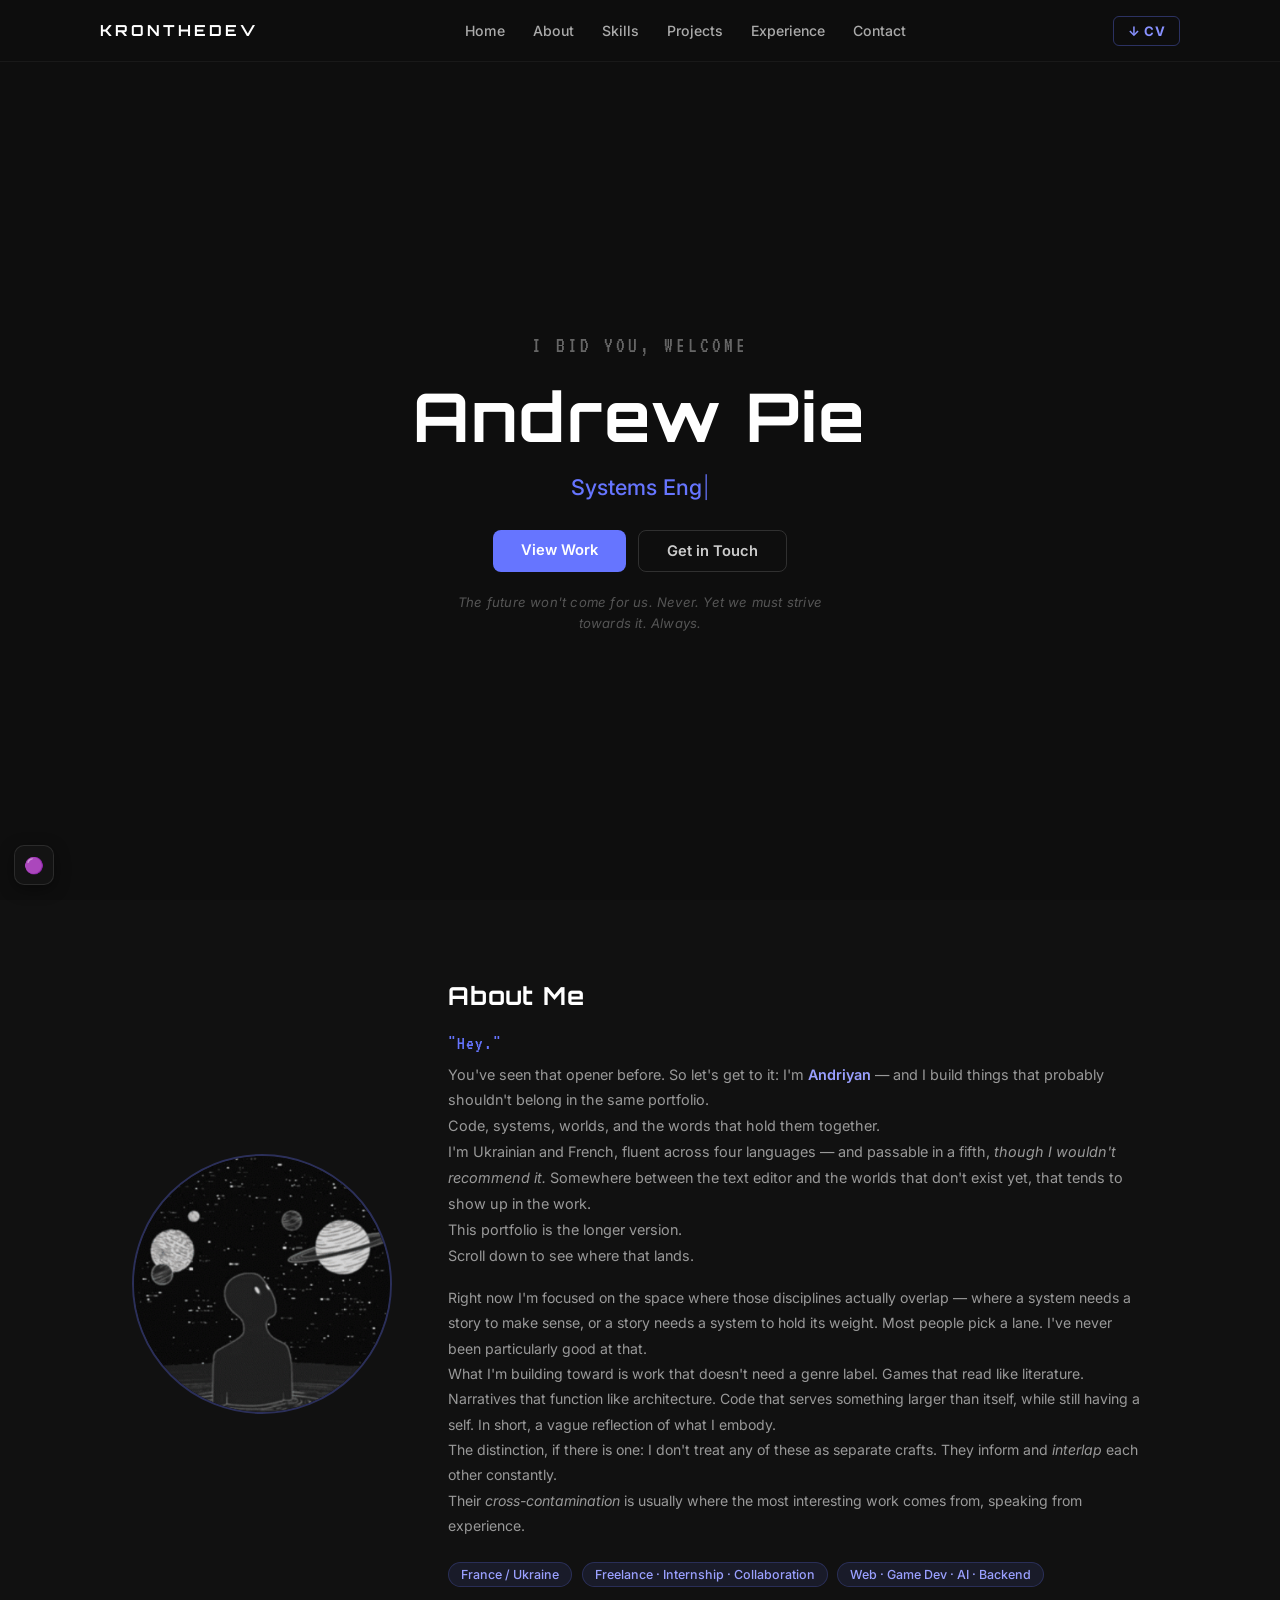
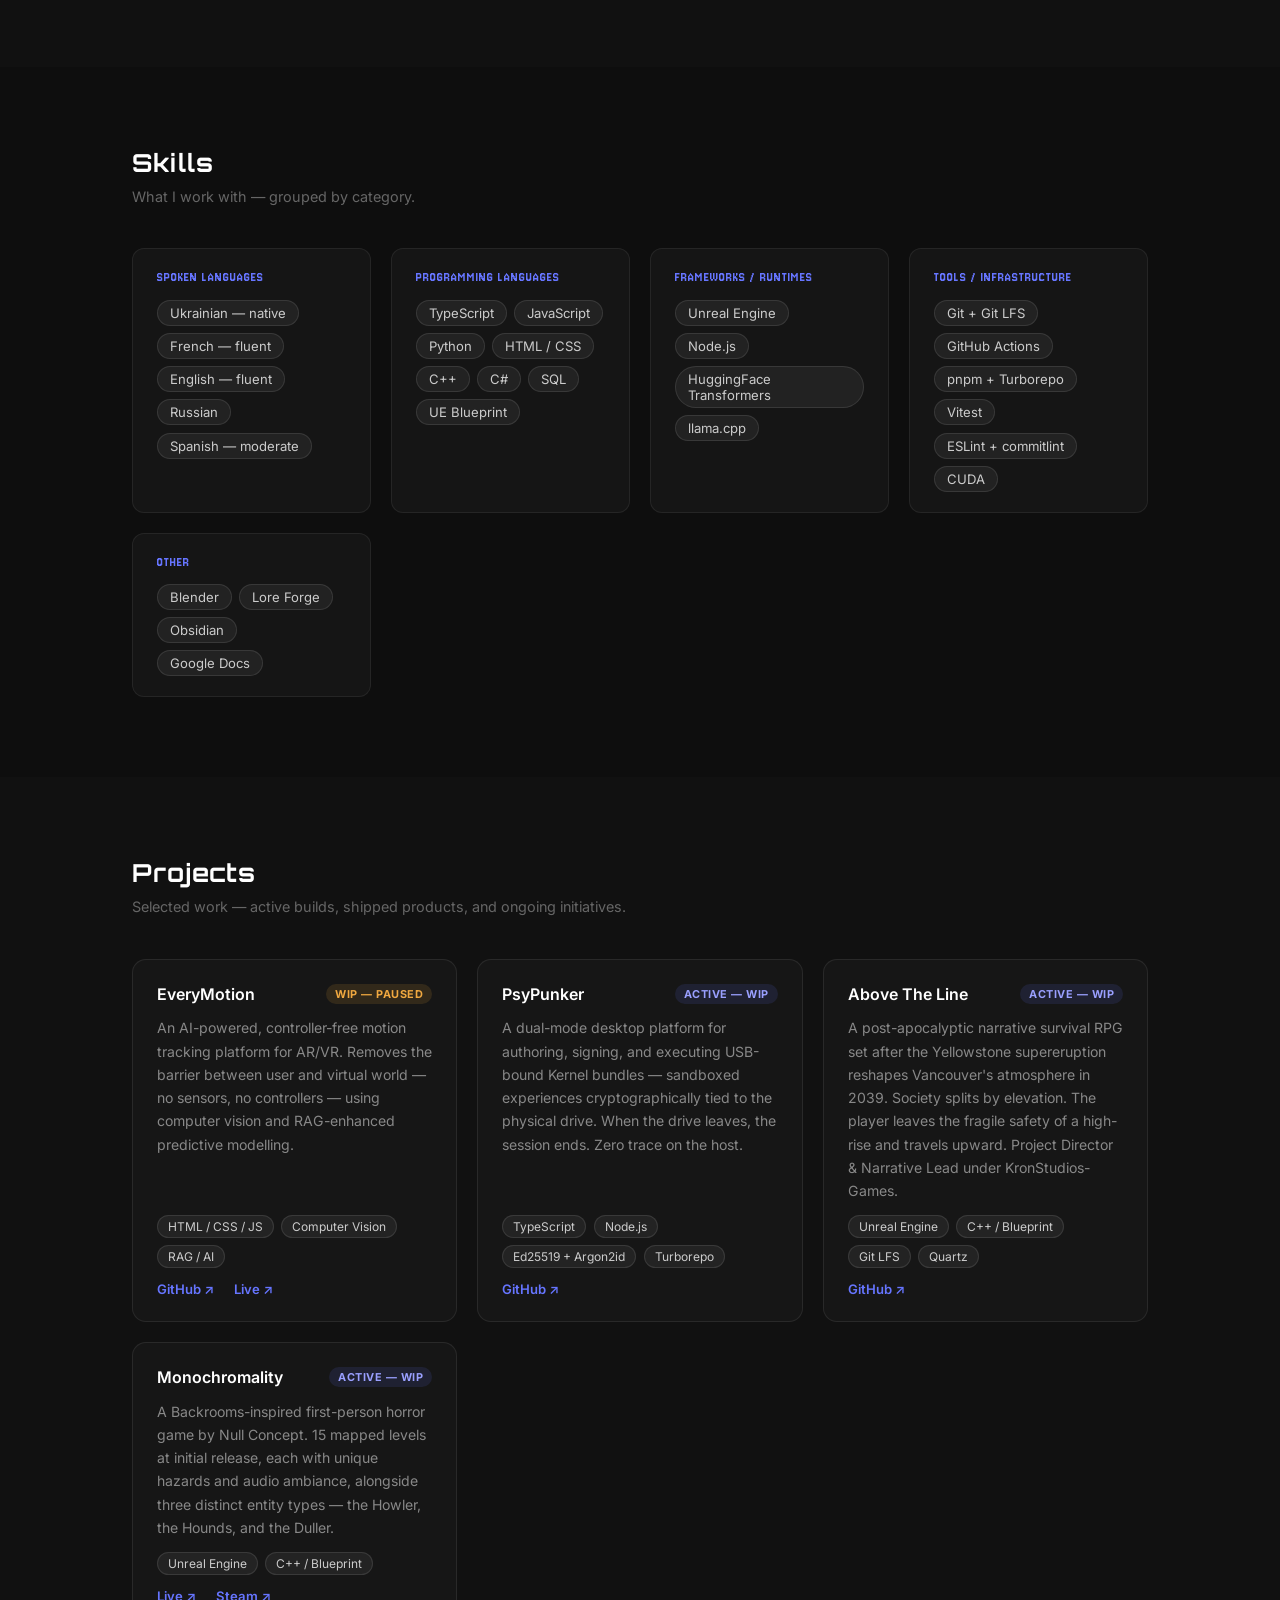
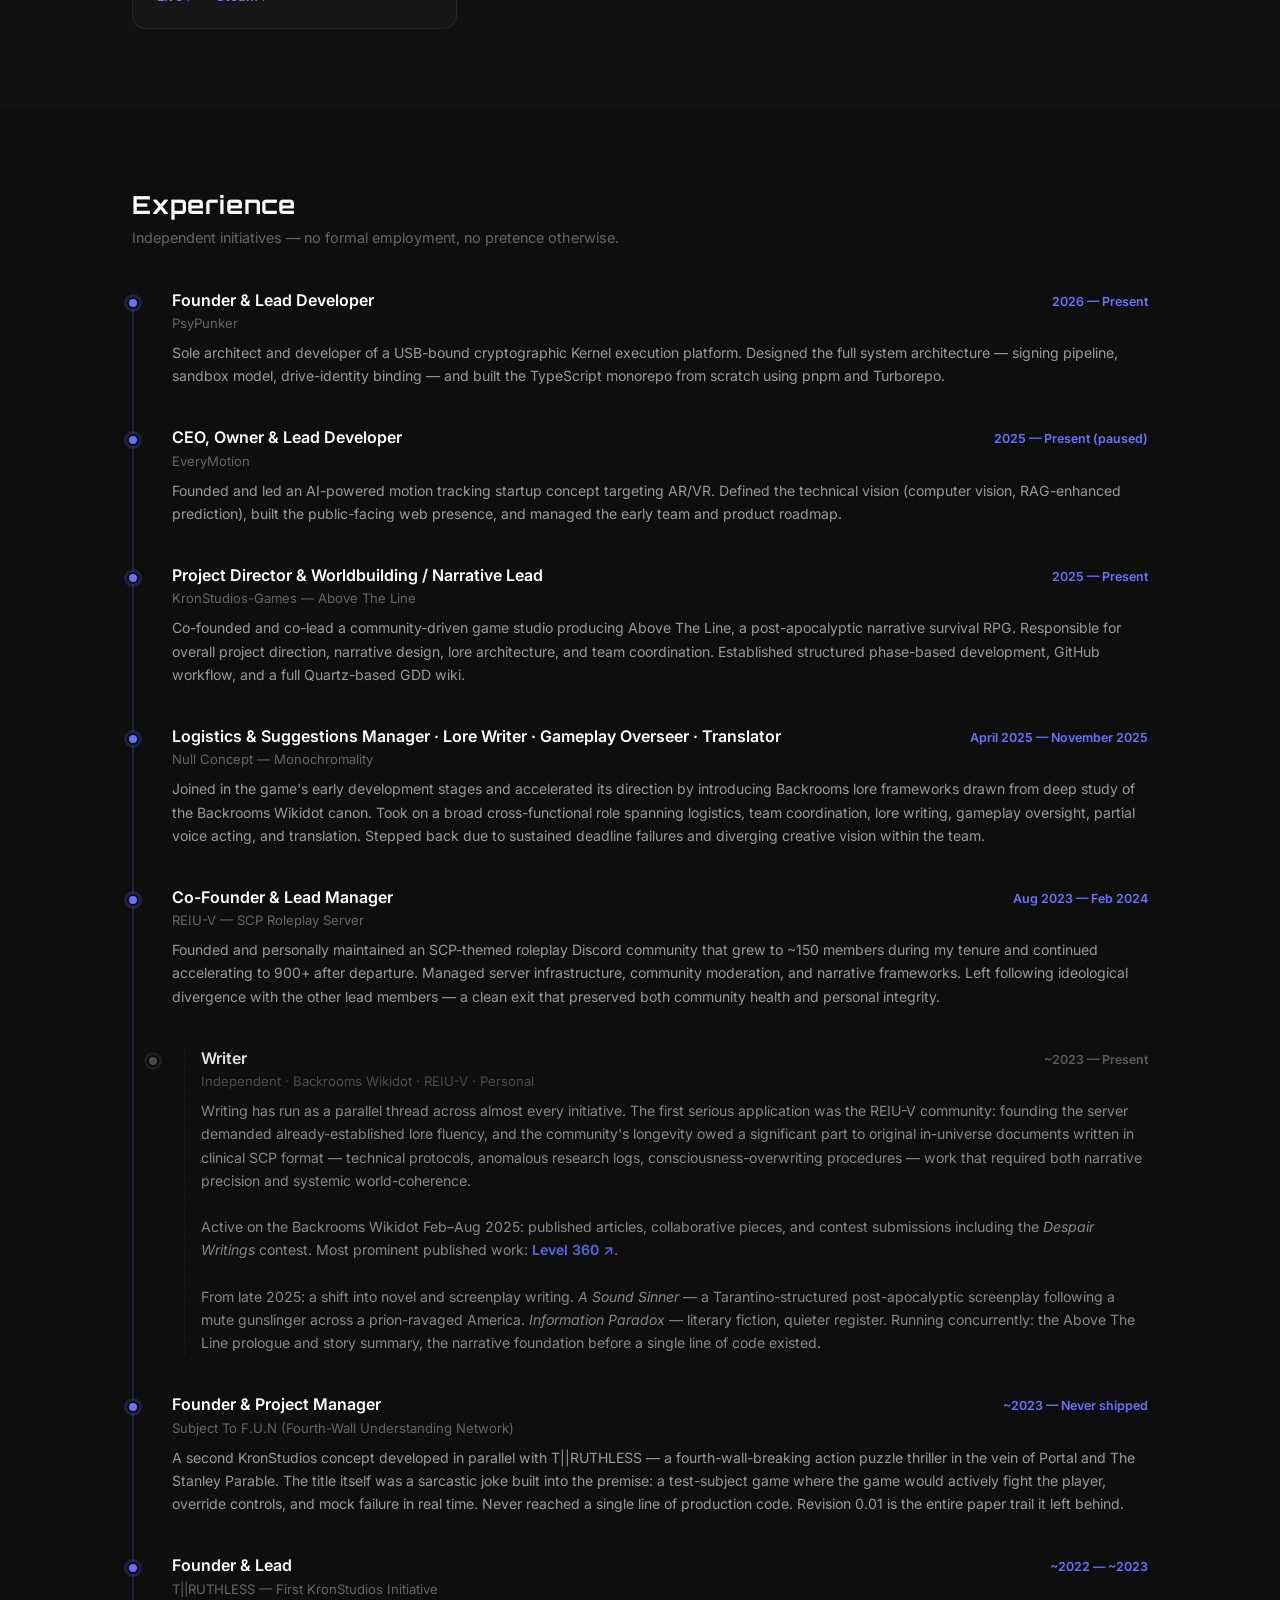
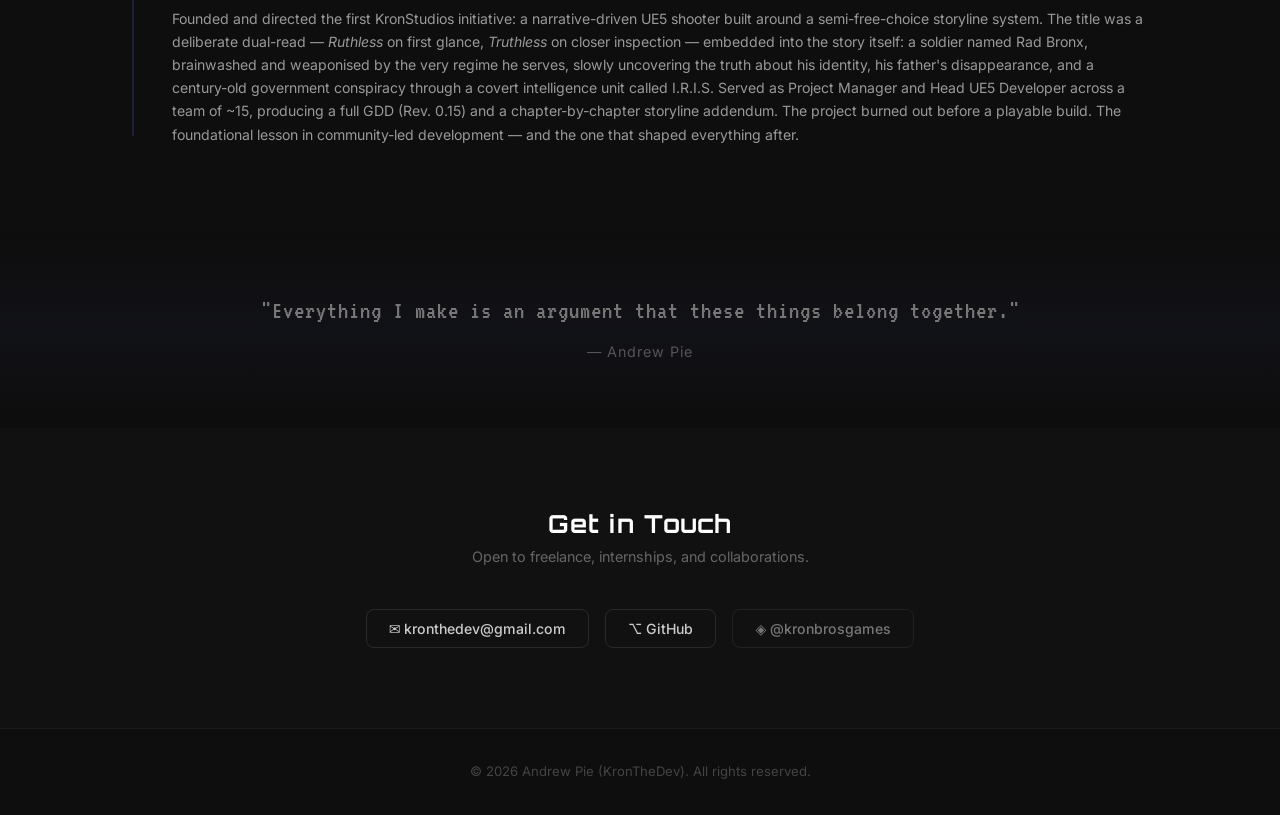
==== index.html @ 84cdf4d7 "feat: add Monochromality live site link Co-Authored-By: Claude Sonnet 4.6 <noreply@anthropic.com>" ====
<!DOCTYPE html>
<html lang="en">
<head>
  <meta charset="UTF-8">
  <meta name="viewport" content="width=device-width, initial-scale=1.0">
  <title>Andrew Pie — Portfolio</title>
  <link rel="icon" href="k-logo.ico" type="image/x-icon">
  <link href="https://fonts.googleapis.com/css2?family=Inter:wght@300;400;500;700&family=Orbitron:wght@700&family=VT323&family=Jersey+10&display=swap" rel="stylesheet">
  <link rel="stylesheet" href="style.css">
</head>
<body>

  <canvas id="trailCanvas"></canvas>

  <!-- NAV -->
  <nav class="topbar" role="navigation" aria-label="Main navigation">
    <div class="nav-content">
      <span class="brand">KRONTHEDEV</span>
      <div class="nav-links" id="navLinks">
        <a href="#hero">Home</a>
        <a href="#about">About</a>
        <a href="#skills">Skills</a>
        <a href="#projects">Projects</a>
        <a href="#experience">Experience</a>
        <a href="#contact">Contact</a>
      </div>
      <div class="nav-right">
        <a href="cv.html" class="cv-btn" id="cvDownload">↓ CV</a>
        <button class="nav-hamburger" id="navHamburger" aria-label="Toggle navigation" aria-expanded="false">
          <span></span><span></span><span></span>
        </button>
      </div>
    </div>
  </nav>

  <!-- HERO -->
  <section id="hero" class="hero">
    <div class="hero-content">
      <p class="hero-eyebrow">I bid you, Welcome</p>
      <h1 class="hero-name">Andrew Pie</h1>
      <p class="hero-role"><span id="roleType"></span><span class="cursor" aria-hidden="true">|</span></p>
      <div class="hero-cta">
        <a href="#projects" class="btn-primary">View Work</a>
        <a href="#contact" class="btn-ghost">Get in Touch</a>
      </div>
      <p class="hero-tagline">The future won't come for us. Never. Yet we must strive towards it. Always.</p>
    </div>
  </section>

  <!-- ABOUT -->
  <section id="about" class="section-alt">
    <div class="inner two-col">
      <div class="about-photo">
        <img src="assets/about_profile.png" alt="Andrew Pie" class="profile-img">
      </div>
      <div class="about-body">
        <h2>About Me</h2>
        <p class="muted bio-p1">
          <span class="bio-hey">"Hey."</span><br>
          You've seen that opener before. So let's get to it: I'm <span id="glitchName">Andrew</span> — and I build things that probably shouldn't belong in the same portfolio.<br>
          Code, systems, worlds, and the words that hold them together.<br>
          I'm Ukrainian and French, fluent across four languages — and passable in a fifth, <em>though I wouldn't recommend it.</em> Somewhere between the text editor and the worlds that don't exist yet, that tends to show up in the work.<br>
          This portfolio is the longer version.<br>
          Scroll down to see where that lands.
        </p>
        <p class="muted bio-p2">
          Right now I'm focused on the space where those disciplines actually overlap — where a system needs a story to make sense, or a story needs a system to hold its weight. Most people pick a lane. I've never been particularly good at that.<br>
          What I'm building toward is work that doesn't need a genre label. Games that read like literature. Narratives that function like architecture. Code that serves something larger than itself, while still having a self. In short, a vague reflection of what I embody.<br>
          The distinction, if there is one: I don't treat any of these as separate crafts. They inform and <em>interlap</em> each other constantly.<br>
          Their <em>cross-contamination</em> is usually where the most interesting work comes from, speaking from experience.
        </p>
        <div class="tag-row" style="margin-top:1.5rem">
          <span class="tag">France / Ukraine</span>
          <span class="tag">Freelance · Internship · Collaboration</span>
          <span class="tag">Web · Game Dev · AI · Backend</span>
        </div>
      </div>
    </div>
  </section>

  <!-- SKILLS -->
  <section id="skills" class="section-base">
    <div class="inner">
      <h2>Skills</h2>
      <p class="section-sub">What I work with — grouped by category.</p>
      <div class="skills-grid">

        <div class="skill-group">
          <h3>Spoken Languages</h3>
          <div class="pill-row">
            <span class="pill">Ukrainian — native</span>
            <span class="pill">French — fluent</span>
            <span class="pill">English — fluent</span>
            <span class="pill">Russian</span>
            <span class="pill">Spanish — moderate</span>
          </div>
        </div>

        <div class="skill-group">
          <h3>Programming Languages</h3>
          <div class="pill-row">
            <span class="pill">TypeScript</span>
            <span class="pill">JavaScript</span>
            <span class="pill">Python</span>
            <span class="pill">HTML / CSS</span>
            <span class="pill">C++</span>
            <span class="pill">C#</span>
            <span class="pill">SQL</span>
            <span class="pill">UE Blueprint</span>
          </div>
        </div>

        <div class="skill-group">
          <h3>Frameworks / Runtimes</h3>
          <div class="pill-row">
            <span class="pill">Unreal Engine</span>
            <span class="pill">Node.js</span>
            <span class="pill">HuggingFace Transformers</span>
            <span class="pill">llama.cpp</span>
          </div>
        </div>

        <div class="skill-group">
          <h3>Tools / Infrastructure</h3>
          <div class="pill-row">
            <span class="pill">Git + Git LFS</span>
            <span class="pill">GitHub Actions</span>
            <span class="pill">pnpm + Turborepo</span>
            <span class="pill">Vitest</span>
            <span class="pill">ESLint + commitlint</span>
            <span class="pill">CUDA</span>
          </div>
        </div>

        <div class="skill-group">
          <h3>Other</h3>
          <div class="pill-row">
            <span class="pill">Blender</span>
            <span class="pill">Lore Forge</span>
            <span class="pill">Obsidian</span>
            <span class="pill">Google Docs</span>
          </div>
        </div>

      </div>
    </div>
  </section>

  <!-- PROJECTS -->
  <section id="projects" class="section-alt">
    <div class="inner">
      <h2>Projects</h2>
      <p class="section-sub">Selected work — active builds, shipped products, and ongoing initiatives.</p>
      <div class="projects-grid">

        <!-- EveryMotion -->
        <div class="project-card">
          <div class="project-top">
            <h3>EveryMotion</h3>
            <span class="status-badge paused">WIP — Paused</span>
          </div>
          <p>An AI-powered, controller-free motion tracking platform for AR/VR. Removes the barrier between user and virtual world — no sensors, no controllers — using computer vision and RAG-enhanced predictive modelling.</p>
          <div class="pill-row sm">
            <span class="pill">HTML / CSS / JS</span>
            <span class="pill">Computer Vision</span>
            <span class="pill">RAG / AI</span>
          </div>
          <div class="project-links">
            <a href="https://github.com/KronTheDev/everymotion.github.io" target="_blank" rel="noopener">GitHub ↗</a>
            <a href="https://kronthedev.github.io/everymotion.github.io/" target="_blank" rel="noopener">Live ↗</a>
          </div>
        </div>

        <!-- PsyPunker -->
        <div class="project-card">
          <div class="project-top">
            <h3>PsyPunker</h3>
            <span class="status-badge">Active — WIP</span>
          </div>
          <p>A dual-mode desktop platform for authoring, signing, and executing USB-bound Kernel bundles — sandboxed experiences cryptographically tied to the physical drive. When the drive leaves, the session ends. Zero trace on the host.</p>
          <div class="pill-row sm">
            <span class="pill">TypeScript</span>
            <span class="pill">Node.js</span>
            <span class="pill">Ed25519 + Argon2id</span>
            <span class="pill">Turborepo</span>
          </div>
          <div class="project-links">
            <a href="https://github.com/KronTheDev/psypunker" target="_blank" rel="noopener">GitHub ↗</a>
          </div>
        </div>

        <!-- Above The Line -->
        <div class="project-card">
          <div class="project-top">
            <h3>Above The Line</h3>
            <span class="status-badge">Active — WIP</span>
          </div>
          <p>A post-apocalyptic narrative survival RPG set after the Yellowstone supereruption reshapes Vancouver's atmosphere in 2039. Society splits by elevation. The player leaves the fragile safety of a high-rise and travels upward. Project Director & Narrative Lead under KronStudios-Games.</p>
          <div class="pill-row sm">
            <span class="pill">Unreal Engine</span>
            <span class="pill">C++ / Blueprint</span>
            <span class="pill">Git LFS</span>
            <span class="pill">Quartz</span>
          </div>
          <div class="project-links">
            <a href="https://github.com/KronStudios-Games/abovetheline" target="_blank" rel="noopener">GitHub ↗</a>
          </div>
        </div>

        <!-- Monochromality -->
        <div class="project-card">
          <div class="project-top">
            <h3>Monochromality</h3>
            <span class="status-badge">Active — WIP</span>
          </div>
          <p>A Backrooms-inspired first-person horror game by Null Concept. 15 mapped levels at initial release, each with unique hazards and audio ambiance, alongside three distinct entity types — the Howler, the Hounds, and the Duller.</p>
          <div class="pill-row sm">
            <span class="pill">Unreal Engine</span>
            <span class="pill">C++ / Blueprint</span>
          </div>
          <div class="project-links">
            <a href="https://kronthedev.github.io/monochromality/" target="_blank" rel="noopener">Live ↗</a>
            <a href="https://store.steampowered.com/app/3744840/Monochromality/" target="_blank" rel="noopener">Steam ↗</a>
          </div>
        </div>

      </div>
    </div>
  </section>

  <!-- EXPERIENCE -->
  <section id="experience" class="section-base">
    <div class="inner">
      <h2>Experience</h2>
      <p class="section-sub">Independent initiatives — no formal employment, no pretence otherwise.</p>
      <div class="timeline">

        <!-- PsyPunker -->
        <div class="tl-item">
          <div class="tl-dot"></div>
          <div class="tl-body">
            <div class="tl-header">
              <h3>Founder &amp; Lead Developer</h3>
              <span class="tl-date">2026 — Present</span>
            </div>
            <p class="tl-org">PsyPunker</p>
            <p class="muted">Sole architect and developer of a USB-bound cryptographic Kernel execution platform. Designed the full system architecture — signing pipeline, sandbox model, drive-identity binding — and built the TypeScript monorepo from scratch using pnpm and Turborepo.</p>
          </div>
        </div>

        <!-- EveryMotion -->
        <div class="tl-item">
          <div class="tl-dot"></div>
          <div class="tl-body">
            <div class="tl-header">
              <h3>CEO, Owner &amp; Lead Developer</h3>
              <span class="tl-date">2025 — Present (paused)</span>
            </div>
            <p class="tl-org">EveryMotion</p>
            <p class="muted">Founded and led an AI-powered motion tracking startup concept targeting AR/VR. Defined the technical vision (computer vision, RAG-enhanced prediction), built the public-facing web presence, and managed the early team and product roadmap.</p>
          </div>
        </div>

        <!-- KronStudios-Games -->
        <div class="tl-item">
          <div class="tl-dot"></div>
          <div class="tl-body">
            <div class="tl-header">
              <h3>Project Director &amp; Worldbuilding / Narrative Lead</h3>
              <span class="tl-date">2025 — Present</span>
            </div>
            <p class="tl-org">KronStudios-Games — Above The Line</p>
            <p class="muted">Co-founded and co-lead a community-driven game studio producing Above The Line, a post-apocalyptic narrative survival RPG. Responsible for overall project direction, narrative design, lore architecture, and team coordination. Established structured phase-based development, GitHub workflow, and a full Quartz-based GDD wiki.</p>
          </div>
        </div>

        <!-- Monochromality -->
        <div class="tl-item">
          <div class="tl-dot"></div>
          <div class="tl-body">
            <div class="tl-header">
              <h3>Logistics &amp; Suggestions Manager · Lore Writer · Gameplay Overseer · Translator</h3>
              <span class="tl-date">April 2025 — November 2025</span>
            </div>
            <p class="tl-org">Null Concept — Monochromality</p>
            <p class="muted">Joined in the game's early development stages and accelerated its direction by introducing Backrooms lore frameworks drawn from deep study of the Backrooms Wikidot canon. Took on a broad cross-functional role spanning logistics, team coordination, lore writing, gameplay oversight, partial voice acting, and translation. Stepped back due to sustained deadline failures and diverging creative vision within the team.</p>
          </div>
        </div>

        <!-- SCP RP -->
        <div class="tl-item">
          <div class="tl-dot"></div>
          <div class="tl-body">
            <div class="tl-header">
              <h3>Co-Founder &amp; Lead Manager</h3>
              <span class="tl-date">Aug 2023 — Feb 2024</span>
            </div>
            <p class="tl-org">REIU-V — SCP Roleplay Server</p>
            <p class="muted">Founded and personally maintained an SCP-themed roleplay Discord community that grew to ~150 members during my tenure and continued accelerating to 900+ after departure. Managed server infrastructure, community moderation, and narrative frameworks. Left following ideological divergence with the other lead members — a clean exit that preserved both community health and personal integrity.</p>
          </div>
        </div>

        <!-- Writing — offset entry -->
        <div class="tl-item tl-writing">
          <div class="tl-dot tl-dot-writing"></div>
          <div class="tl-body">
            <div class="tl-header">
              <h3>Writer</h3>
              <span class="tl-date tl-date-writing">~2023 — Present</span>
            </div>
            <p class="tl-org tl-org-writing">Independent · Backrooms Wikidot · REIU-V · Personal</p>
            <p class="muted">Writing has run as a parallel thread across almost every initiative. The first serious application was the REIU-V community: founding the server demanded already-established lore fluency, and the community's longevity owed a significant part to original in-universe documents written in clinical SCP format — technical protocols, anomalous research logs, consciousness-overwriting procedures — work that required both narrative precision and systemic world-coherence.<br><br>
            Active on the Backrooms Wikidot Feb–Aug 2025: published articles, collaborative pieces, and contest submissions including the <em>Despair Writings</em> contest. Most prominent published work: <a href="https://backrooms-wiki.wikidot.com/level-360" target="_blank" rel="noopener" class="tl-link">Level 360 ↗</a>.<br><br>
            From late 2025: a shift into novel and screenplay writing. <em>A Sound Sinner</em> — a Tarantino-structured post-apocalyptic screenplay following a mute gunslinger across a prion-ravaged America. <em>Information Paradox</em> — literary fiction, quieter register. Running concurrently: the Above The Line prologue and story summary, the narrative foundation before a single line of code existed.</p>
          </div>
        </div>

        <!-- Subject To F.U.N -->
        <div class="tl-item">
          <div class="tl-dot"></div>
          <div class="tl-body">
            <div class="tl-header">
              <h3>Founder &amp; Project Manager</h3>
              <span class="tl-date">~2023 — Never shipped</span>
            </div>
            <p class="tl-org">Subject To F.U.N (Fourth-Wall Understanding Network)</p>
            <p class="muted">A second KronStudios concept developed in parallel with T||RUTHLESS — a fourth-wall-breaking action puzzle thriller in the vein of Portal and The Stanley Parable. The title itself was a sarcastic joke built into the premise: a test-subject game where the game would actively fight the player, override controls, and mock failure in real time. Never reached a single line of production code. Revision 0.01 is the entire paper trail it left behind.</p>
          </div>
        </div>

        <!-- T||RUTHLESS -->
        <div class="tl-item">
          <div class="tl-dot"></div>
          <div class="tl-body">
            <div class="tl-header">
              <h3>Founder &amp; Lead</h3>
              <span class="tl-date">~2022 — ~2023</span>
            </div>
            <p class="tl-org">T||RUTHLESS — First KronStudios Initiative</p>
            <p class="muted">Founded and directed the first KronStudios initiative: a narrative-driven UE5 shooter built around a semi-free-choice storyline system. The title was a deliberate dual-read — <em>Ruthless</em> on first glance, <em>Truthless</em> on closer inspection — embedded into the story itself: a soldier named Rad Bronx, brainwashed and weaponised by the very regime he serves, slowly uncovering the truth about his identity, his father's disappearance, and a century-old government conspiracy through a covert intelligence unit called I.R.I.S. Served as Project Manager and Head UE5 Developer across a team of ~15, producing a full GDD (Rev. 0.15) and a chapter-by-chapter storyline addendum. The project burned out before a playable build. The foundational lesson in community-led development — and the one that shaped everything after.</p>
          </div>
        </div>

      </div>
    </div>
  </section>

  <!-- QUOTE / BREAK -->
  <div class="vision-break">
    <p>"Everything I make is an argument that these things belong together."</p>
    <p class="vision-attr">— Andrew Pie</p>
  </div>

  <!-- CONTACT -->
  <section id="contact" class="section-alt">
    <div class="inner" style="text-align:center">
      <h2>Get in Touch</h2>
      <p class="section-sub">Open to freelance, internships, and collaborations.</p>
      <div class="contact-links">
        <a href="mailto:kronthedev@gmail.com" class="contact-chip">✉ kronthedev@gmail.com</a>
        <a href="https://github.com/KronTheDev" class="contact-chip" target="_blank" rel="noopener">⌥ GitHub</a>
        <span class="contact-chip contact-chip-static">◈ @kronbrosgames</span>
      </div>
    </div>
  </section>

  <footer>
    <p>© 2026 Andrew Pie (KronTheDev). All rights reserved.</p>
  </footer>

  <!-- Trail widget -->
  <div id="trailWidget" class="trail-widget" tabindex="0" aria-label="Trail controls">
    <button class="trail-tab" aria-expanded="false" aria-controls="trailPanel" title="Toggle cursor trail">🟣</button>
    <div id="trailPanel" class="trail-panel" role="region" aria-hidden="true">
      <label class="switch">
        <input id="trailToggle" type="checkbox" checked aria-checked="true">
        <span class="slider"></span>
      </label>
      <span class="trail-text">Trail</span>
    </div>
  </div>

  <script src="script.js"></script>
</body>
</html>
---- style.css ----
/* ── Reset ── */
*, *::before, *::after { margin: 0; padding: 0; box-sizing: border-box; }
html { scroll-behavior: smooth; }
body {
  font-family: 'Inter', system-ui, sans-serif;
  background: #0e0e0e;
  color: #e0e0e0;
  overflow-x: hidden;
  -webkit-font-smoothing: antialiased;
  -moz-osx-font-smoothing: grayscale;
}

/* ── Canvas trail (fixed, behind everything) ── */
#trailCanvas {
  position: fixed;
  inset: 0;
  width: 100%;
  height: 100%;
  pointer-events: none;
  z-index: 0;
}

/* ── Typography base ── */
h2 {
  font-family: 'Orbitron', sans-serif;
  font-size: 1.55rem;
  font-weight: 700;
  letter-spacing: 1px;
  color: #fff;
  margin-bottom: 0.4rem;
}
h3 { font-size: 1rem; font-weight: 600; color: #fff; }
p { line-height: 1.65; }
.muted { color: #999; }
.section-sub { color: #666; font-size: 0.9rem; margin-bottom: 2.5rem; }

/* ── Layout helpers ── */
.inner {
  max-width: 1080px;
  margin: 0 auto;
  padding: 5rem 2rem;
}
.section-base { position: relative; z-index: 10; }
.section-alt  { background: #111; position: relative; z-index: 10; }
.two-col { display: flex; gap: 3.5rem; align-items: center; }

/* ── Nav ── */
.topbar {
  position: fixed;
  top: 0; left: 0; right: 0;
  height: 62px;
  background: rgba(14, 14, 14, 0.88);
  backdrop-filter: blur(10px);
  -webkit-backdrop-filter: blur(10px);
  border-bottom: 1px solid rgba(255, 255, 255, 0.05);
  display: flex;
  align-items: center;
  z-index: 1000;
}
.nav-content {
  width: 92%;
  max-width: 1080px;
  margin: 0 auto;
  display: flex;
  align-items: center;
  justify-content: space-between;
  gap: 1rem;
}
.brand {
  font-family: 'Orbitron', sans-serif;
  font-size: 0.95rem;
  font-weight: 700;
  letter-spacing: 3px;
  color: #fff;
  flex-shrink: 0;
}
.nav-links {
  display: flex;
  align-items: center;
  gap: 0.25rem;
}
.nav-links a {
  color: #aaa;
  text-decoration: none;
  padding: 6px 12px;
  font-size: 0.88rem;
  font-weight: 500;
  border-radius: 6px;
  transition: color 0.18s, background 0.18s;
}
.nav-links a:hover { color: #fff; background: rgba(255,255,255,0.06); }
.cv-btn {
  font-size: 0.82rem;
  font-weight: 700;
  color: #8891ff;
  text-decoration: none;
  border: 1px solid rgba(102, 117, 255, 0.35);
  padding: 6px 14px;
  border-radius: 6px;
  letter-spacing: 0.5px;
  flex-shrink: 0;
  transition: background 0.18s, color 0.18s, border-color 0.18s;
}
.cv-btn:hover { background: #6675ff; color: #fff; border-color: #6675ff; }

/* ── Hero ── */
.hero {
  min-height: 100vh;
  display: flex;
  align-items: center;
  justify-content: center;
  text-align: center;
  padding-top: 62px;
  position: relative;
  z-index: 10;
}
.hero-content {
  display: flex;
  flex-direction: column;
  align-items: center;
  gap: 1rem;
  max-width: 680px;
  padding: 0 2rem;
}
.hero-eyebrow {
  font-family: 'VT323', monospace;
  font-size: 1.35rem;
  color: #666;
  letter-spacing: 3px;
  text-transform: uppercase;
}
.hero-name {
  font-family: 'Orbitron', sans-serif;
  font-size: clamp(2.4rem, 6vw, 4.2rem);
  font-weight: 700;
  color: #fff;
  letter-spacing: 2px;
  line-height: 1.1;
}
.hero-role {
  font-size: 1.35rem;
  color: #6675ff;
  font-weight: 500;
  min-height: 2rem;
  display: flex;
  align-items: center;
  gap: 1px;
}
.cursor {
  animation: blink 1s step-end infinite;
  color: #6675ff;
  font-weight: 300;
}
@keyframes blink { 50% { opacity: 0; } }
.hero-tagline-removed { display: none; }
.hero-cta {
  display: flex;
  gap: 0.75rem;
  margin-top: 0.5rem;
  flex-wrap: wrap;
  justify-content: center;
}
.btn-primary {
  padding: 11px 28px;
  background: #6675ff;
  color: #fff;
  border-radius: 8px;
  text-decoration: none;
  font-weight: 600;
  font-size: 0.92rem;
  transition: transform 0.18s, box-shadow 0.18s;
}
.btn-primary:hover { transform: translateY(-3px); box-shadow: 0 8px 28px rgba(102, 117, 255, 0.4); }
.btn-ghost {
  padding: 11px 28px;
  background: transparent;
  color: #ccc;
  border: 1px solid rgba(255, 255, 255, 0.14);
  border-radius: 8px;
  text-decoration: none;
  font-weight: 600;
  font-size: 0.92rem;
  transition: border-color 0.18s, color 0.18s, transform 0.18s;
}
.btn-ghost:hover { border-color: rgba(255,255,255,0.4); color: #fff; transform: translateY(-3px); }

/* ── About ── */
.about-photo { flex: 0 0 auto; }
.photo-placeholder {
  width: 260px;
  height: 260px;
  border-radius: 50%;
  background: rgba(102, 117, 255, 0.07);
  border: 2px dashed rgba(102, 117, 255, 0.3);
  display: flex;
  align-items: center;
  justify-content: center;
  color: #6675ff;
  font-family: 'VT323', monospace;
  font-size: 1.1rem;
  letter-spacing: 1px;
}
.about-body { flex: 1; min-width: 0; }
.about-body h2 { margin-bottom: 1rem; }
.tag-row { display: flex; gap: 0.6rem; flex-wrap: wrap; }
.tag {
  background: rgba(102, 117, 255, 0.1);
  border: 1px solid rgba(102, 117, 255, 0.22);
  color: #9aa0ff;
  font-size: 0.78rem;
  padding: 4px 12px;
  border-radius: 100px;
  font-weight: 500;
}

/* ── Skills ── */
.skills-grid {
  display: grid;
  grid-template-columns: repeat(auto-fit, minmax(210px, 1fr));
  gap: 1.25rem;
  margin-top: 0.5rem;
}
.skill-group {
  background: rgba(255, 255, 255, 0.03);
  border: 1px solid rgba(255, 255, 255, 0.07);
  border-radius: 12px;
  padding: 1.25rem 1.5rem;
  transition: border-color 0.2s;
}
.skill-group:hover { border-color: rgba(102, 117, 255, 0.25); }
.skill-group h3 {
  font-family: 'Jersey 10', sans-serif;
  font-size: 0.9rem;
  font-weight: 400;
  color: #6675ff;
  letter-spacing: 1px;
  margin-bottom: 0.9rem;
  text-transform: uppercase;
}
.pill-row { display: flex; flex-wrap: wrap; gap: 0.45rem; }
.pill {
  background: rgba(255, 255, 255, 0.06);
  border: 1px solid rgba(255, 255, 255, 0.1);
  color: #ccc;
  font-size: 0.82rem;
  padding: 4px 12px;
  border-radius: 100px;
}
.pill-row.sm .pill { font-size: 0.75rem; padding: 3px 10px; }

/* ── Projects ── */
.projects-grid {
  display: grid;
  grid-template-columns: repeat(auto-fit, minmax(290px, 1fr));
  gap: 1.25rem;
}
.project-card {
  background: rgba(255, 255, 255, 0.025);
  border: 1px solid rgba(255, 255, 255, 0.08);
  border-radius: 14px;
  padding: 1.5rem;
  display: flex;
  flex-direction: column;
  gap: 0.8rem;
  transition: border-color 0.2s, transform 0.2s;
}
.project-card:hover { border-color: rgba(102, 117, 255, 0.4); transform: translateY(-4px); }
.project-top {
  display: flex;
  justify-content: space-between;
  align-items: flex-start;
  gap: 0.75rem;
}
.project-top h3 { color: #fff; font-size: 1rem; }
.status-badge {
  font-size: 0.68rem;
  font-weight: 700;
  padding: 3px 9px;
  border-radius: 100px;
  background: rgba(102, 117, 255, 0.12);
  color: #9aa0ff;
  white-space: nowrap;
  flex-shrink: 0;
  letter-spacing: 0.5px;
  text-transform: uppercase;
}
.project-card > p { color: #888; font-size: 0.88rem; flex: 1; }
.project-links { display: flex; gap: 1.25rem; }
.project-links a {
  color: #6675ff;
  text-decoration: none;
  font-size: 0.82rem;
  font-weight: 600;
  transition: opacity 0.15s;
}
.project-links a:hover { opacity: 0.65; }

/* ── Experience / Timeline ── */
.timeline { position: relative; padding-left: 2rem; margin-top: 1rem; }
.timeline::before {
  content: '';
  position: absolute;
  left: 0;
  top: 10px;
  bottom: 10px;
  width: 2px;
  background: rgba(102, 117, 255, 0.18);
  border-radius: 2px;
}
.tl-item { position: relative; padding-bottom: 2.5rem; }
.tl-item:last-child { padding-bottom: 0; }
.tl-dot {
  position: absolute;
  left: -2rem;
  top: 7px;
  width: 12px;
  height: 12px;
  border-radius: 50%;
  background: #6675ff;
  border: 2px solid #0e0e0e;
  box-shadow: 0 0 0 3px rgba(102, 117, 255, 0.2);
  transform: translateX(-5px);
}
.tl-body { padding-left: 0.5rem; }
.tl-header {
  display: flex;
  justify-content: space-between;
  align-items: baseline;
  gap: 1rem;
  margin-bottom: 0.2rem;
}
.tl-header h3 { font-size: 1rem; }
.tl-date { font-size: 0.78rem; color: #6675ff; font-weight: 600; flex-shrink: 0; }
.tl-org { font-size: 0.82rem; color: #666; margin-bottom: 0.4rem; }
.tl-body > .muted { font-size: 0.88rem; }

/* ── Vision break ── */
.vision-break {
  text-align: center;
  padding: 4rem 2rem;
  background: linear-gradient(to bottom, transparent, rgba(102,117,255,0.04), transparent);
  position: relative;
  z-index: 10;
}
.vision-break p {
  font-family: 'VT323', monospace;
  font-size: 1.6rem;
  color: #777;
  letter-spacing: 1px;
}
.vision-attr { font-size: 0.9rem !important; color: #555 !important; margin-top: 0.5rem; font-family: 'Inter', sans-serif !important; }

/* ── Contact ── */
.contact-links {
  display: flex;
  gap: 1rem;
  justify-content: center;
  flex-wrap: wrap;
  margin-top: 2rem;
}
.contact-chip {
  color: #ccc;
  text-decoration: none;
  border: 1px solid rgba(255, 255, 255, 0.1);
  padding: 10px 22px;
  border-radius: 8px;
  font-size: 0.88rem;
  font-weight: 500;
  transition: border-color 0.18s, color 0.18s, transform 0.18s;
}
.contact-chip:hover { border-color: #6675ff; color: #9aa0ff; transform: translateY(-2px); }

/* ── Footer ── */
footer {
  padding: 2rem;
  text-align: center;
  color: #444;
  font-size: 0.82rem;
  border-top: 1px solid rgba(255, 255, 255, 0.05);
  position: relative;
  z-index: 10;
}

/* ── Trail widget ── */
.trail-widget {
  position: fixed;
  left: 14px;
  bottom: 14px;
  z-index: 1200;
  display: flex;
  align-items: center;
  gap: 8px;
  outline: none;
}
.trail-tab {
  width: 40px;
  height: 40px;
  border-radius: 10px;
  background: rgba(20, 20, 20, 0.92);
  border: 1px solid rgba(255, 255, 255, 0.1);
  box-shadow: 0 4px 16px rgba(0, 0, 0, 0.4);
  cursor: pointer;
  display: grid;
  place-items: center;
  font-size: 1rem;
  transition: transform 0.2s ease;
}
.trail-panel {
  display: flex;
  align-items: center;
  gap: 10px;
  padding: 8px 14px;
  border-radius: 10px;
  background: rgba(18, 18, 18, 0.95);
  border: 1px solid rgba(255, 255, 255, 0.08);
  box-shadow: 0 6px 20px rgba(0, 0, 0, 0.5);
  transform-origin: left center;
  transform: scaleX(0);
  opacity: 0;
  pointer-events: none;
  transition: transform 0.2s ease, opacity 0.2s ease;
}
.trail-widget:hover .trail-panel,
.trail-widget:focus-within .trail-panel,
.trail-widget.open .trail-panel {
  transform: scaleX(1);
  opacity: 1;
  pointer-events: auto;
}
.trail-widget.open .trail-tab,
.trail-widget:hover .trail-tab,
.trail-widget:focus-within .trail-tab { transform: rotate(90deg); }
.trail-text { font-size: 0.82rem; color: #888; font-weight: 600; }

/* ── Toggle switch ── */
.switch { position: relative; display: inline-block; width: 44px; height: 24px; }
.switch input { opacity: 0; width: 0; height: 0; }
.slider {
  position: absolute;
  inset: 0;
  background: #2a2a2a;
  border-radius: 999px;
  cursor: pointer;
  transition: background 0.2s;
}
.slider::after {
  content: '';
  position: absolute;
  width: 16px; height: 16px;
  left: 4px; top: 4px;
  background: #fff;
  border-radius: 50%;
  box-shadow: 0 2px 6px rgba(0,0,0,0.4);
  transition: transform 0.2s;
}
.switch input:checked + .slider { background: #6675ff; }
.switch input:checked + .slider::after { transform: translateX(20px); }

/* ── Profile image ── */
.profile-img {
  width: 260px;
  height: 260px;
  border-radius: 50%;
  object-fit: cover;
  border: 2px solid rgba(102, 117, 255, 0.3);
  display: block;
}

/* ── Bio text ── */
.bio-hey {
  font-family: 'VT323', monospace;
  font-size: 1.2rem;
  color: #6675ff;
  letter-spacing: 1px;
}
.bio-p1 { font-size: 0.9rem; line-height: 1.8; }
.bio-p2 { font-size: 0.88rem; line-height: 1.8; margin-top: 1rem; }

/* ── Glitch name ── */
#glitchName {
  color: #9aa0ff;
  font-weight: 600;
  display: inline-block;
  position: relative;
}
@keyframes glitch-clip {
  0%   { clip-path: inset(0 0 90% 0); transform: translate(-2px, 0); }
  25%  { clip-path: inset(60% 0 10% 0); transform: translate(2px, 0); }
  50%  { clip-path: inset(30% 0 50% 0); transform: translate(-1px, 0); }
  75%  { clip-path: inset(80% 0 5% 0);  transform: translate(1px, 0); }
  100% { clip-path: inset(0);           transform: none; }
}
#glitchName.glitching {
  animation: glitch-clip 0.12s steps(1) forwards;
  color: #fff;
}

/* ── Status badge variants ── */
.status-badge.paused {
  background: rgba(255, 180, 60, 0.12);
  color: #f0a840;
}

/* ── Writing timeline entry (parallel thread) ── */
.tl-item.tl-writing {
  margin-left: 1.25rem;
  opacity: 0.88;
}
.tl-dot.tl-dot-writing {
  background: #555;
  box-shadow: 0 0 0 3px rgba(150, 150, 150, 0.15);
}
.tl-date.tl-date-writing { color: #666; }
.tl-org.tl-org-writing { color: #555; }
.tl-item.tl-writing .tl-body {
  border-left: 1px dashed rgba(255,255,255,0.07);
  padding-left: 1rem;
}
.tl-link {
  color: #6675ff;
  text-decoration: none;
  font-weight: 600;
}
.tl-link:hover { opacity: 0.7; }

/* ── Hero tagline (below CTA) ── */
.hero-tagline {
  color: #555;
  font-size: 0.82rem;
  font-style: italic;
  max-width: 420px;
  line-height: 1.6;
  margin-top: 0.25rem;
  letter-spacing: 0.2px;
}

/* ── Contact static chip ── */
.contact-chip-static {
  cursor: default;
  color: #777;
  border-color: rgba(255,255,255,0.07);
}
.contact-chip-static:hover {
  transform: none;
  border-color: rgba(255,255,255,0.07);
  color: #777;
}

/* ── Nav right group + hamburger ── */
.nav-right {
  display: flex;
  align-items: center;
  gap: 0.6rem;
  flex-shrink: 0;
}
.nav-hamburger {
  display: none;
  flex-direction: column;
  justify-content: center;
  gap: 5px;
  background: none;
  border: none;
  cursor: pointer;
  padding: 6px 4px;
  outline: none;
}
.nav-hamburger span {
  display: block;
  width: 22px;
  height: 2px;
  background: #aaa;
  border-radius: 2px;
  transition: transform 0.22s ease, opacity 0.22s ease, background 0.18s;
}
.nav-hamburger.open span:nth-child(1) { transform: translateY(7px) rotate(45deg); background: #fff; }
.nav-hamburger.open span:nth-child(2) { opacity: 0; }
.nav-hamburger.open span:nth-child(3) { transform: translateY(-7px) rotate(-45deg); background: #fff; }

/* ── Responsive — Tablet ── */
@media (max-width: 860px) {
  .two-col { flex-direction: column; text-align: center; }
  .about-photo { flex: unset; display: flex; justify-content: center; }
  .profile-img { width: 200px; height: 200px; }
  .tag-row { justify-content: center; }
  .tl-header { flex-direction: column; gap: 0.15rem; }
}

/* ── Responsive — Mobile ── */
@media (max-width: 680px) {
  /* Hamburger visible, nav links become dropdown */
  .nav-hamburger { display: flex; }
  .nav-links {
    display: none;
    position: fixed;
    top: 62px; left: 0; right: 0;
    flex-direction: column;
    gap: 0;
    background: rgba(11,11,11,0.97);
    backdrop-filter: blur(14px);
    -webkit-backdrop-filter: blur(14px);
    border-bottom: 1px solid rgba(255,255,255,0.07);
    padding: 0.5rem 1.5rem 1rem;
    z-index: 999;
  }
  .nav-links.open { display: flex; }
  .nav-links a {
    padding: 12px 2px;
    font-size: 0.95rem;
    border-bottom: 1px solid rgba(255,255,255,0.05);
    border-radius: 0;
    width: 100%;
  }
  .nav-links a:last-child { border-bottom: none; }

  /* Hero */
  .hero-name { font-size: 2rem; }
  .hero-cta { flex-direction: column; align-items: center; }
  .btn-primary, .btn-ghost { width: 100%; text-align: center; }

  /* About */
  .profile-img { width: 170px; height: 170px; }

  /* Timeline writing indent reduced */
  .tl-item.tl-writing { margin-left: 0.5rem; }
}

/* ── Responsive — Small phones ── */
@media (max-width: 420px) {
  .inner { padding: 3.5rem 1.25rem; }
  .hero-name { font-size: 1.7rem; }
  .hero-content { padding: 0 1.25rem; }
  .profile-img { width: 140px; height: 140px; }
  .skills-grid { grid-template-columns: 1fr; }
  .projects-grid { grid-template-columns: 1fr; }
  .contact-links { flex-direction: column; align-items: center; }
  .contact-chip { width: 100%; text-align: center; }
  .vision-break p { font-size: 1.25rem; }
}
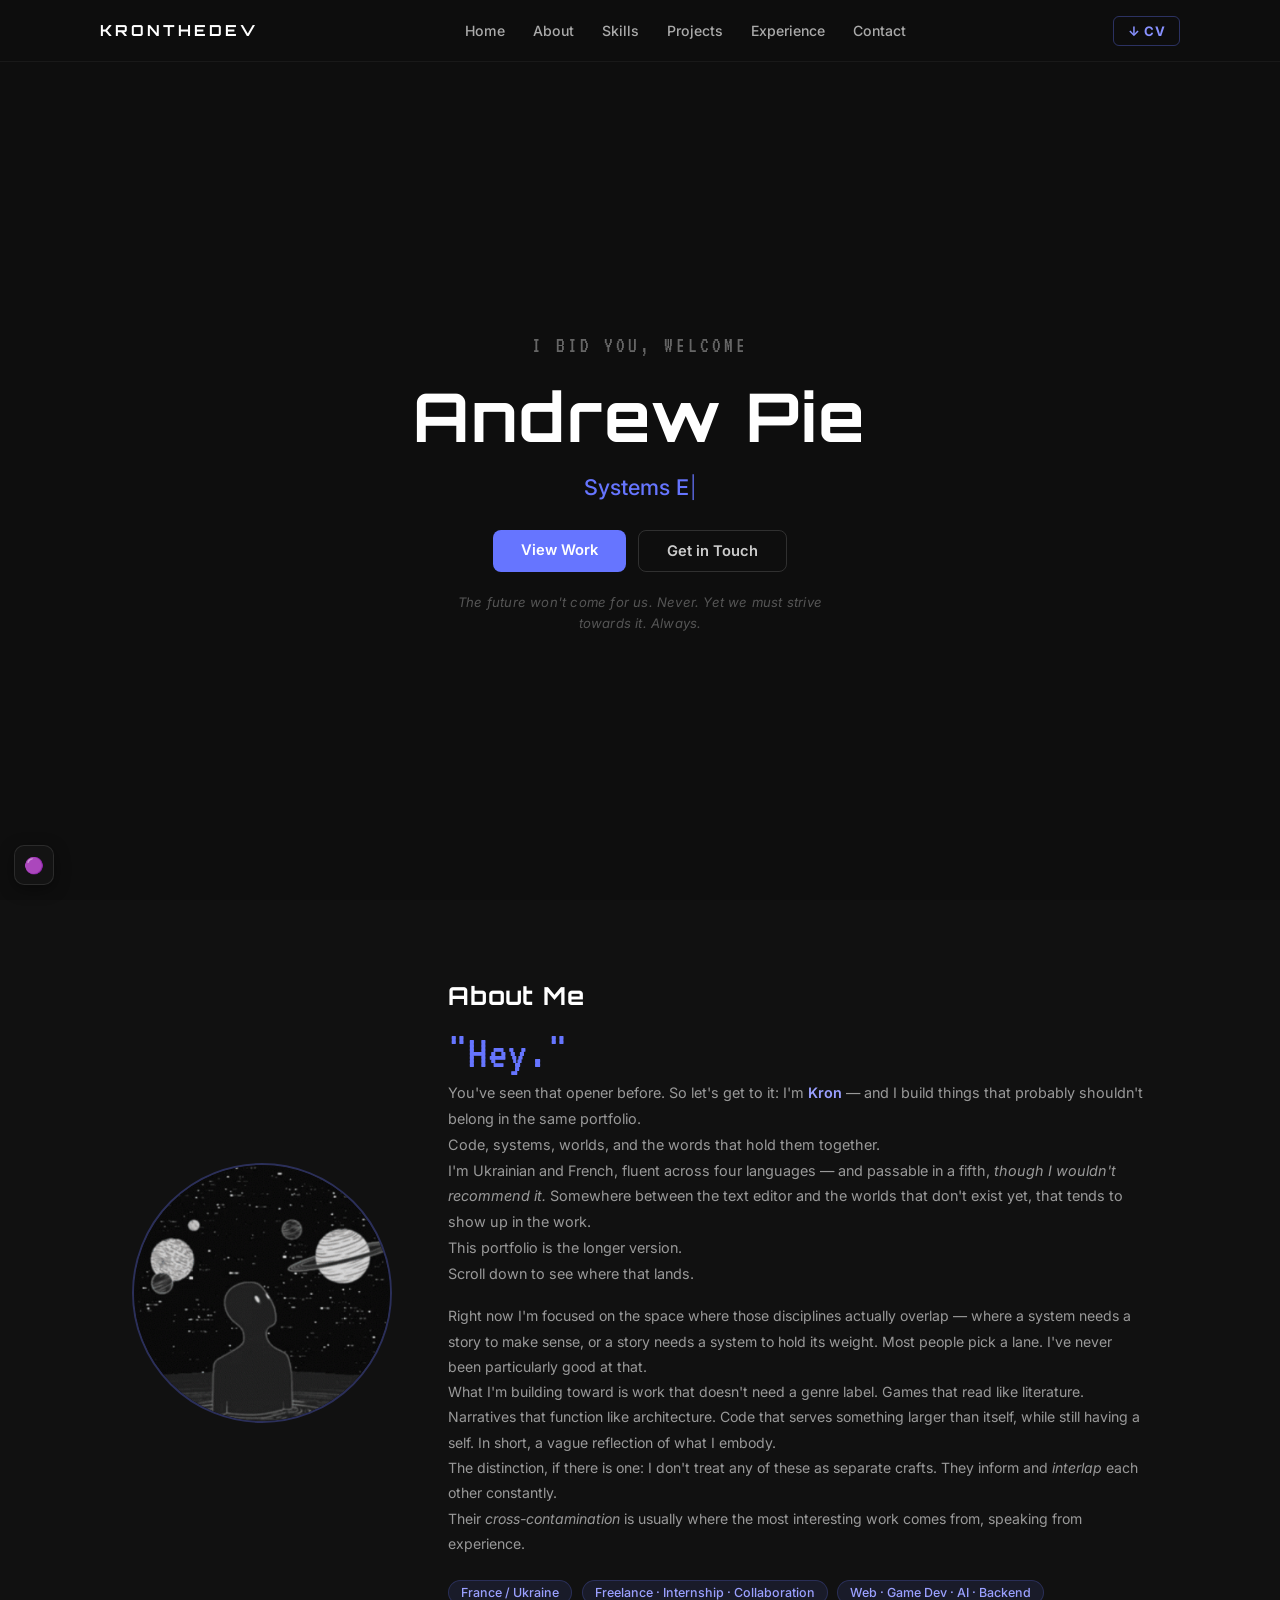
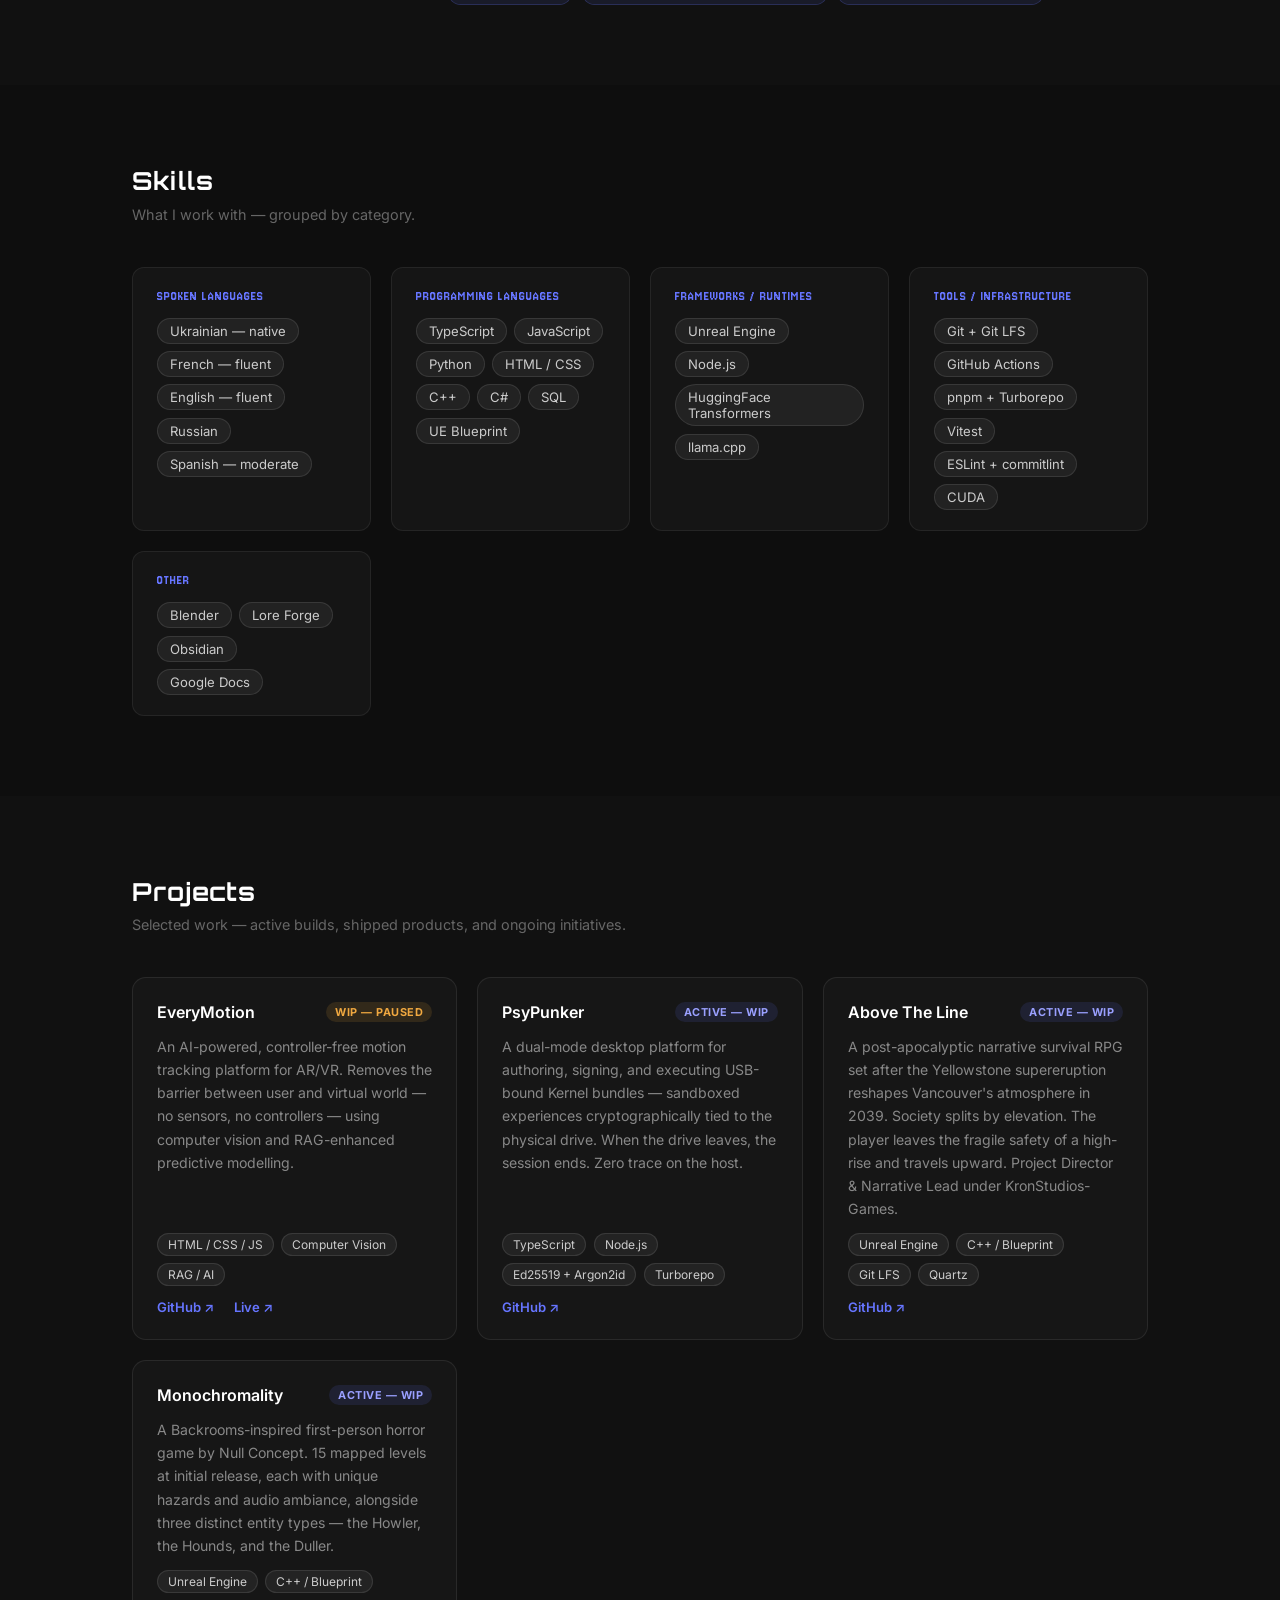
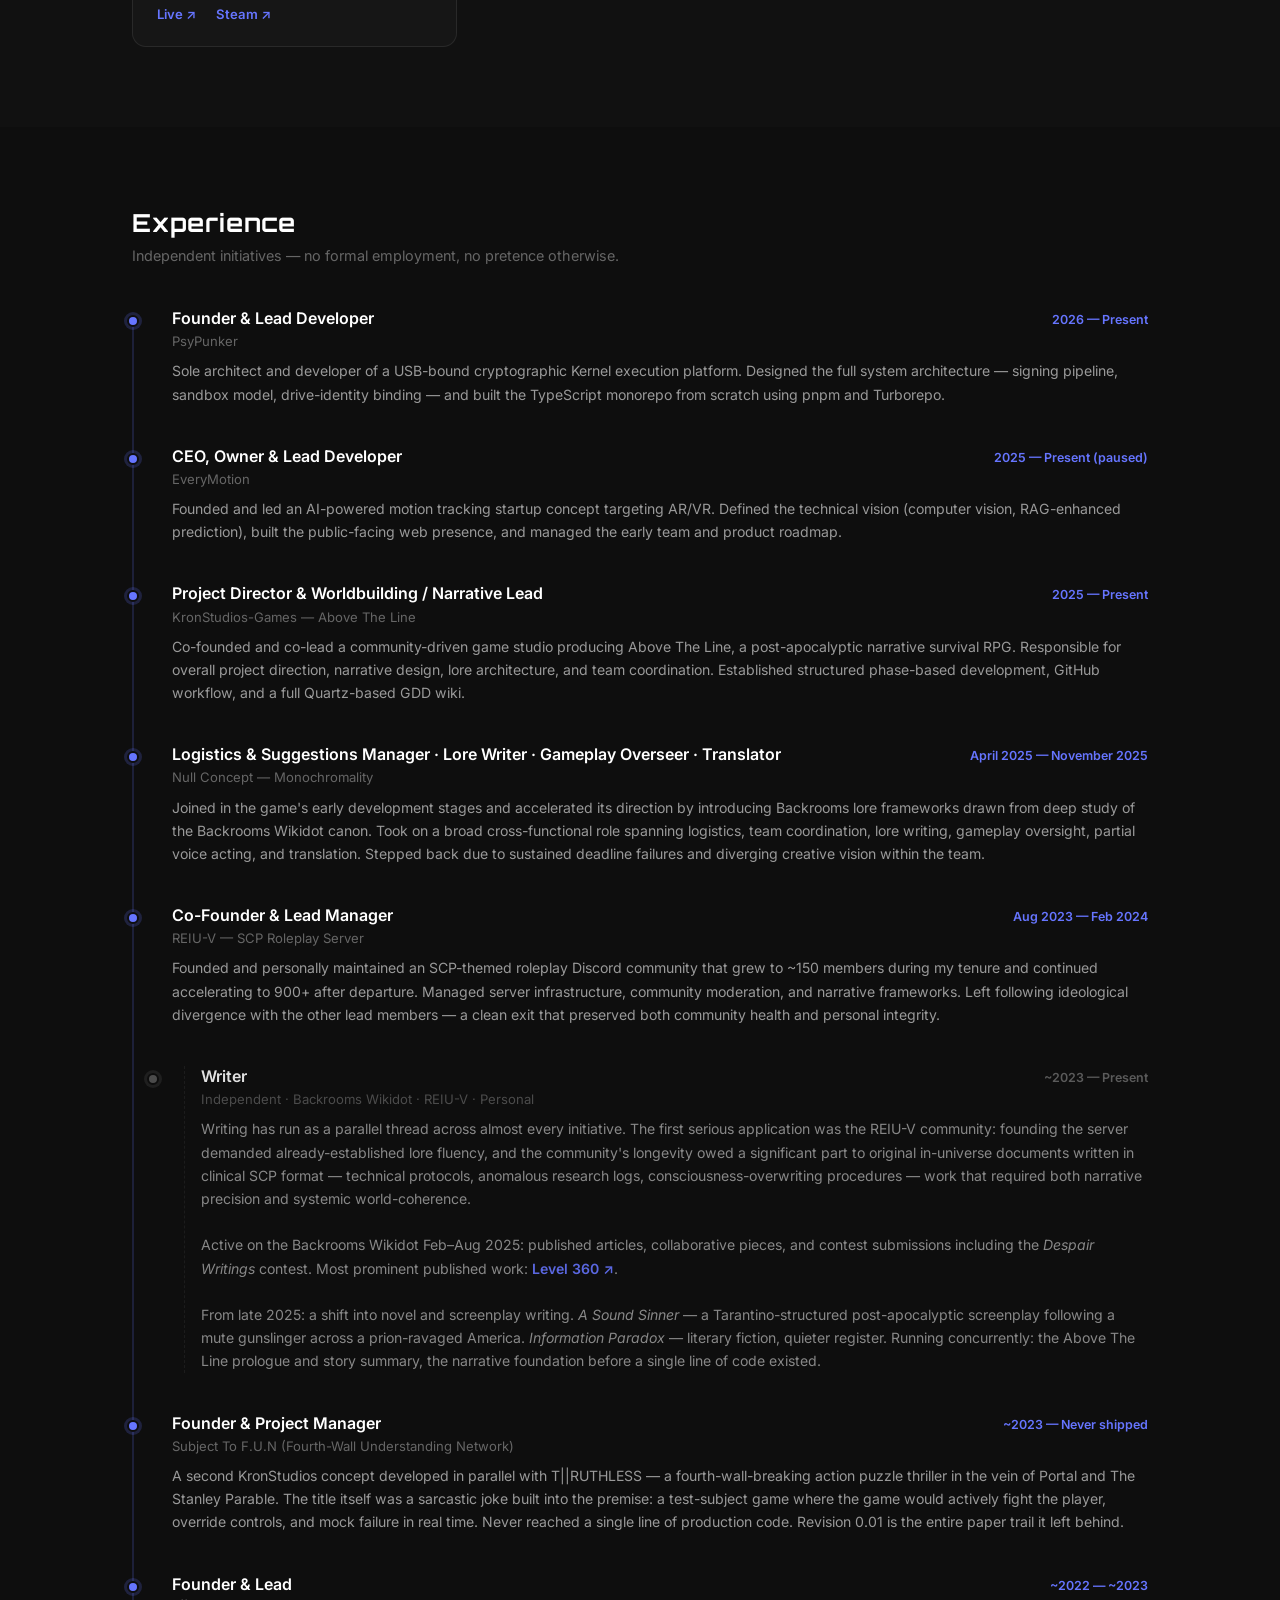
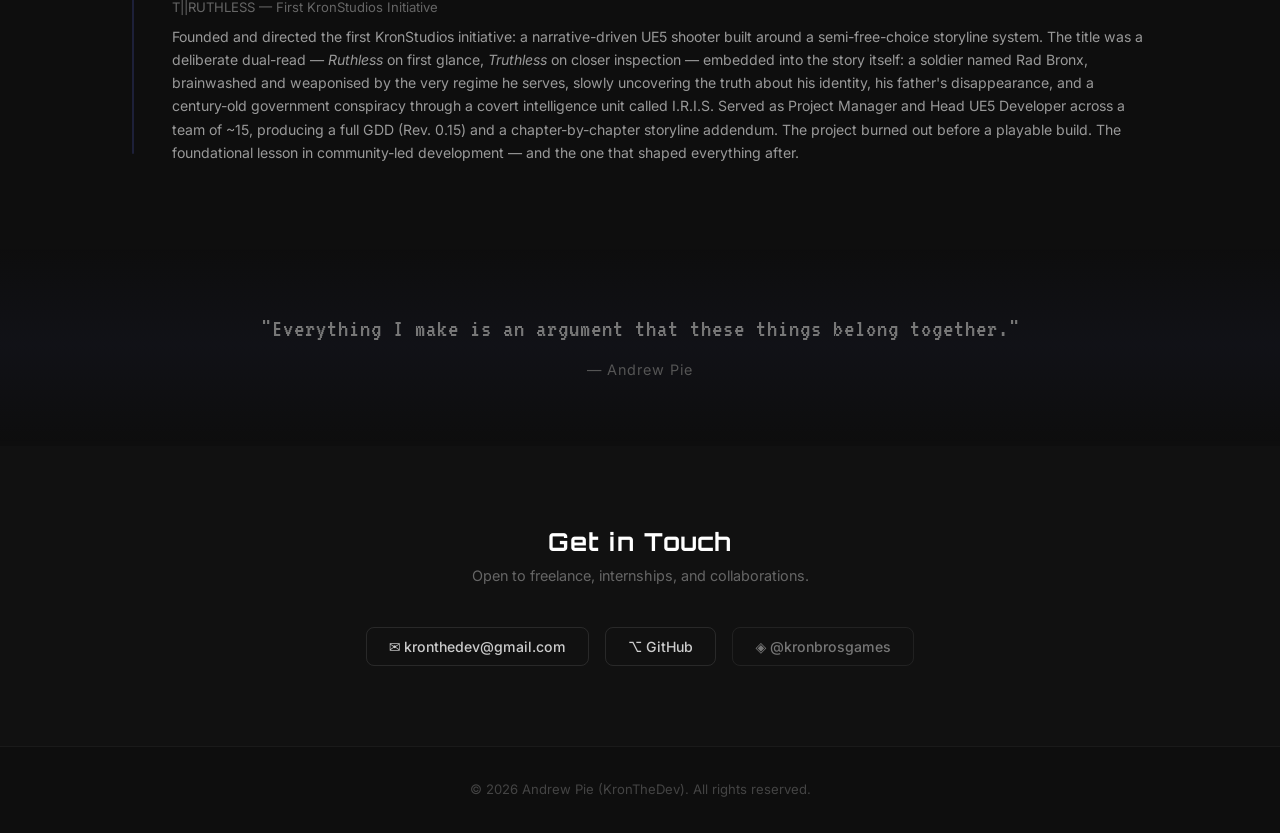
==== commit 93b4c63c: "fix: cache-bust script.js to force 2.5s glitch interval Co-Authored-By: Claude Sonnet 4.6 <noreply@a" ====
--- a/index.html
+++ b/index.html
@@ -380,6 +380,6 @@
     </div>
   </div>
 
-  <script src="script.js"></script>
+  <script src="script.js?v=2"></script>
 </body>
 </html>
--- a/style.css
+++ b/style.css
@@ -469,9 +469,10 @@
 /* ── Bio text ── */
 .bio-hey {
   font-family: 'VT323', monospace;
-  font-size: 1.2rem;
+  font-size: 3rem;
   color: #6675ff;
   letter-spacing: 1px;
+  line-height: 1.1;
 }
 .bio-p1 { font-size: 0.9rem; line-height: 1.8; }
 .bio-p2 { font-size: 0.88rem; line-height: 1.8; margin-top: 1rem; }
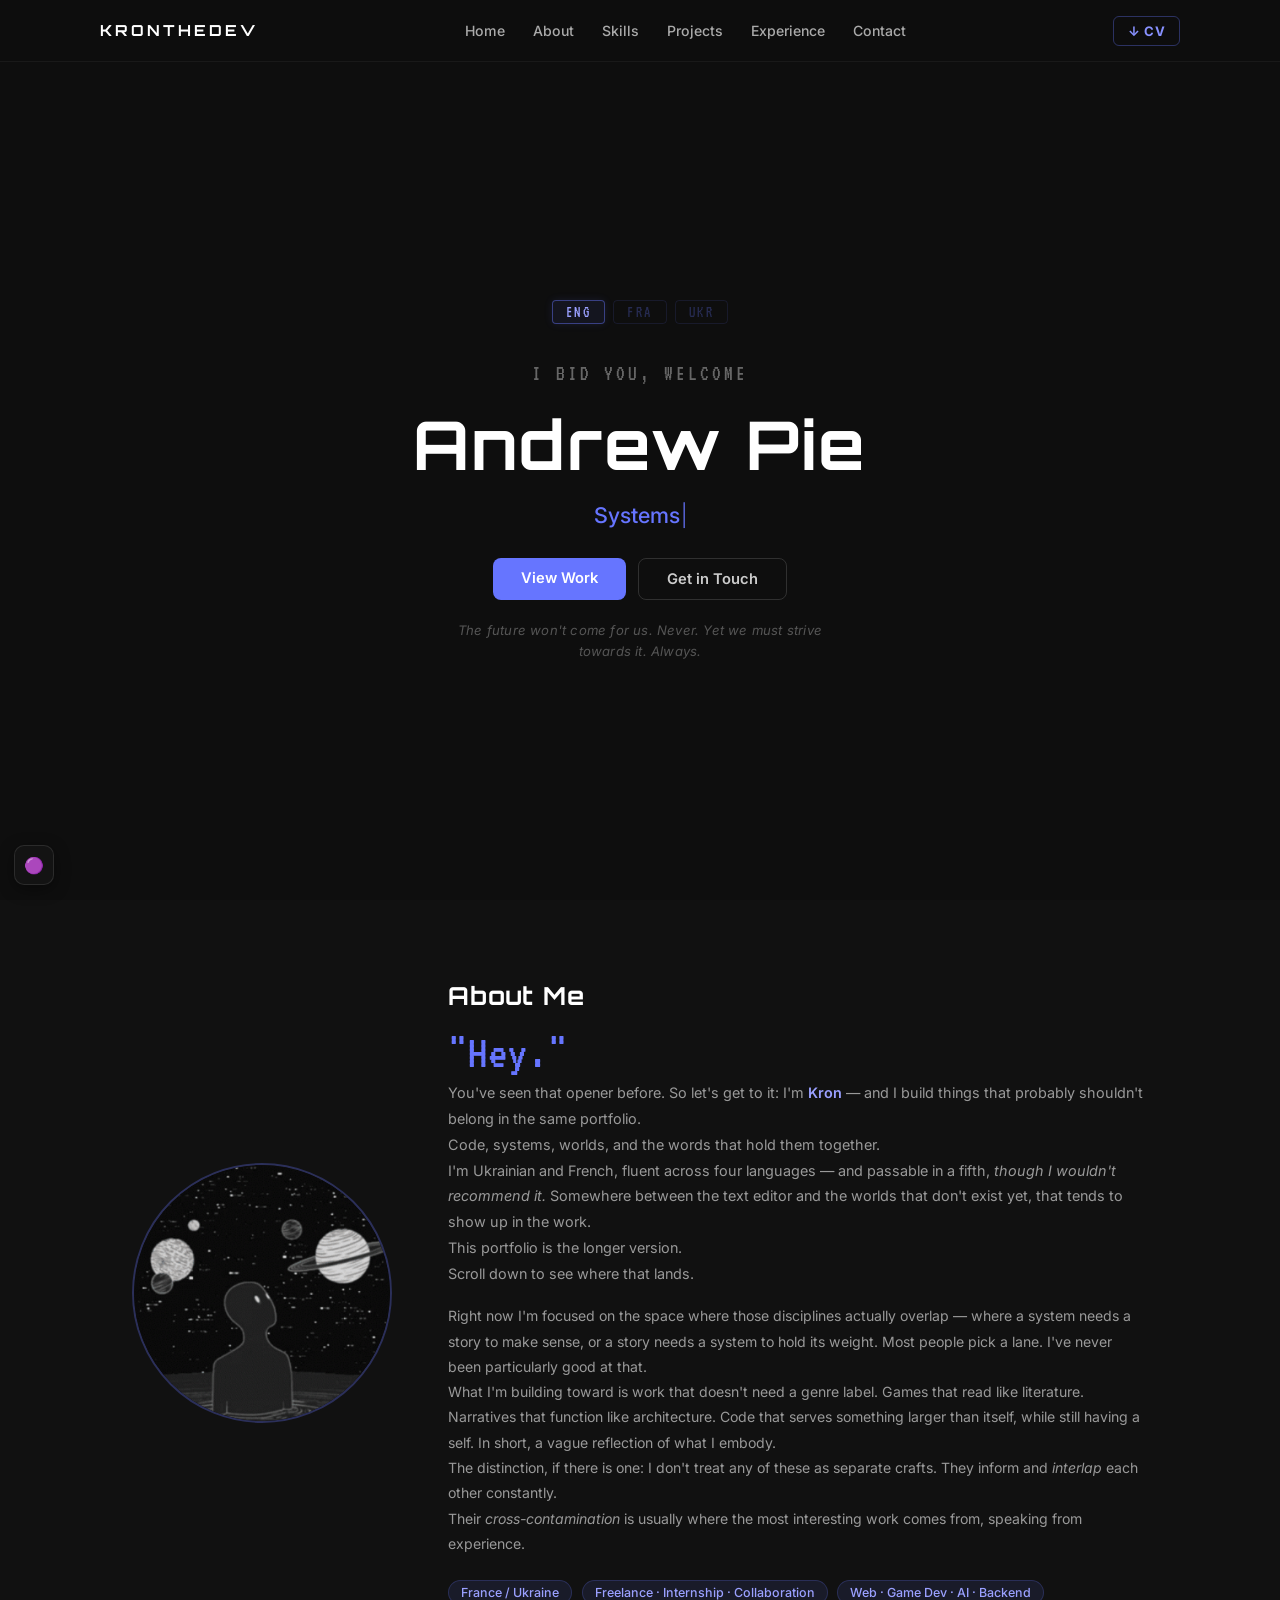
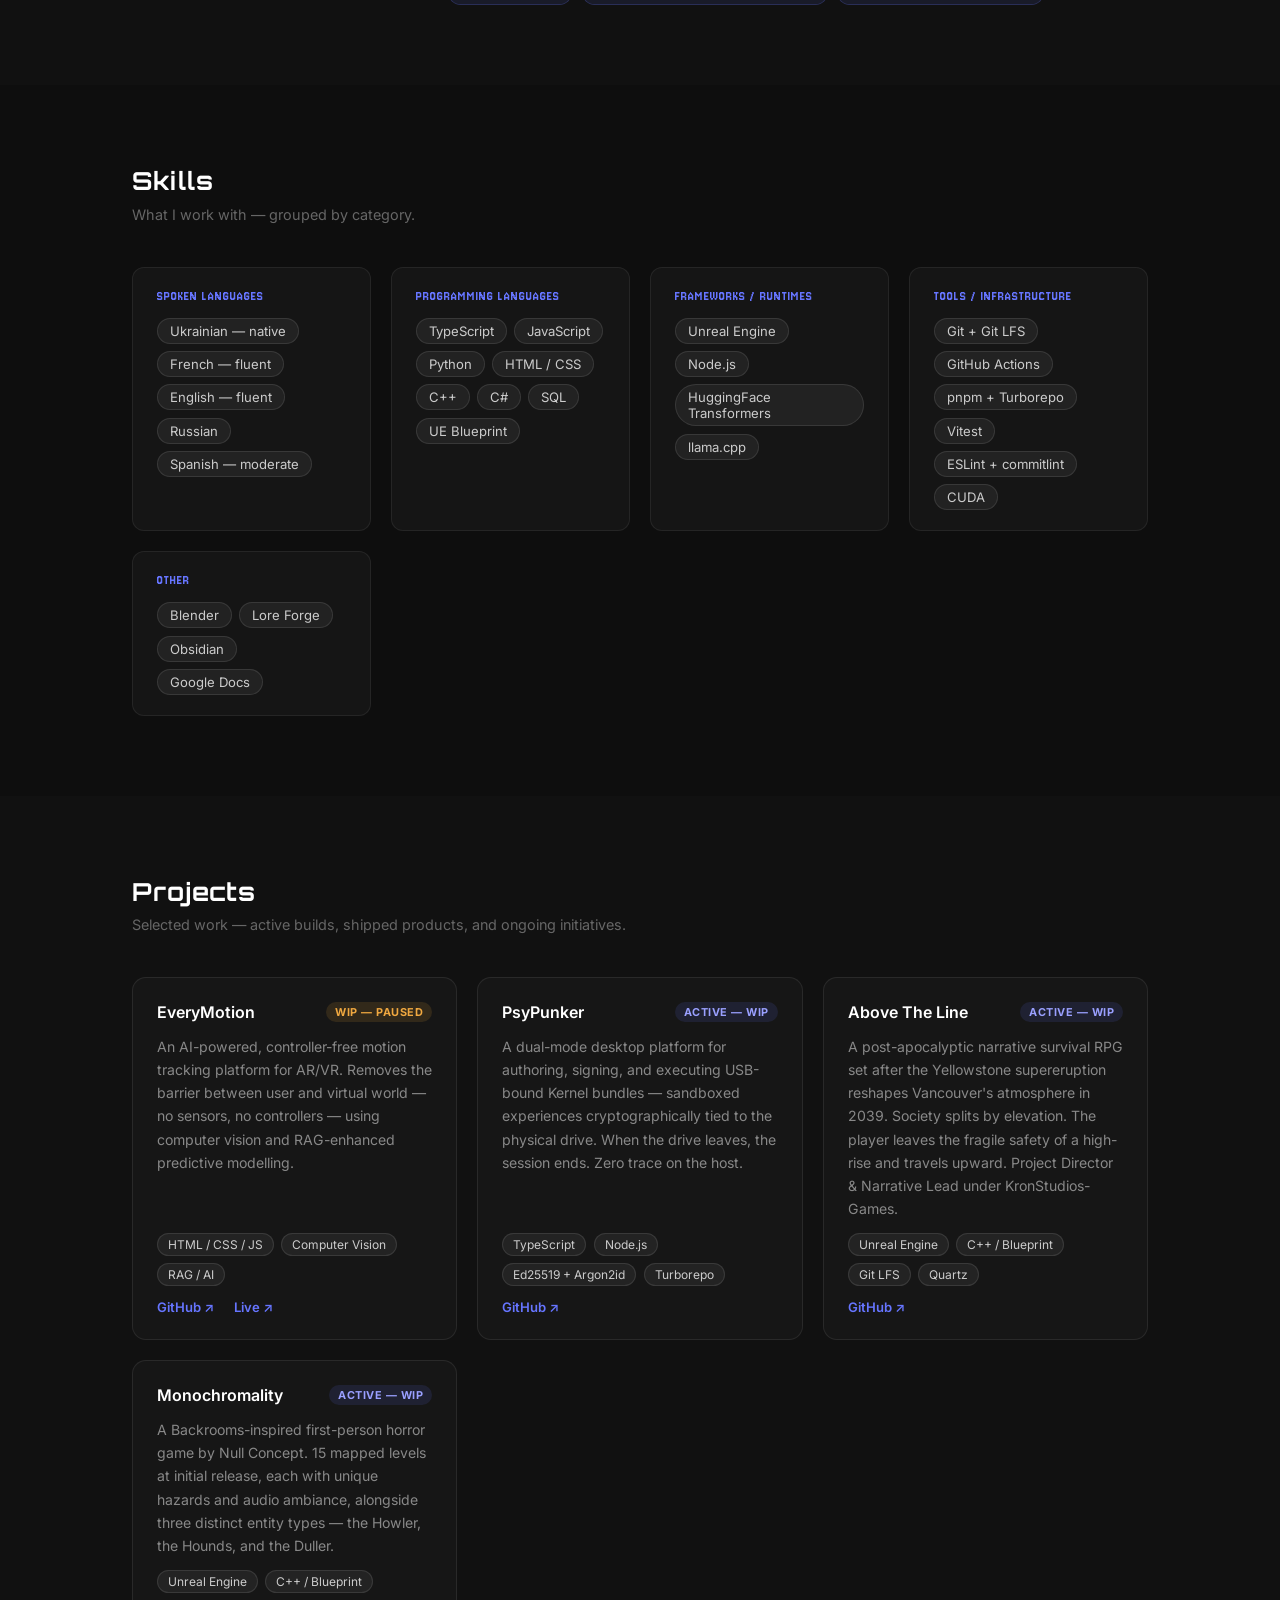
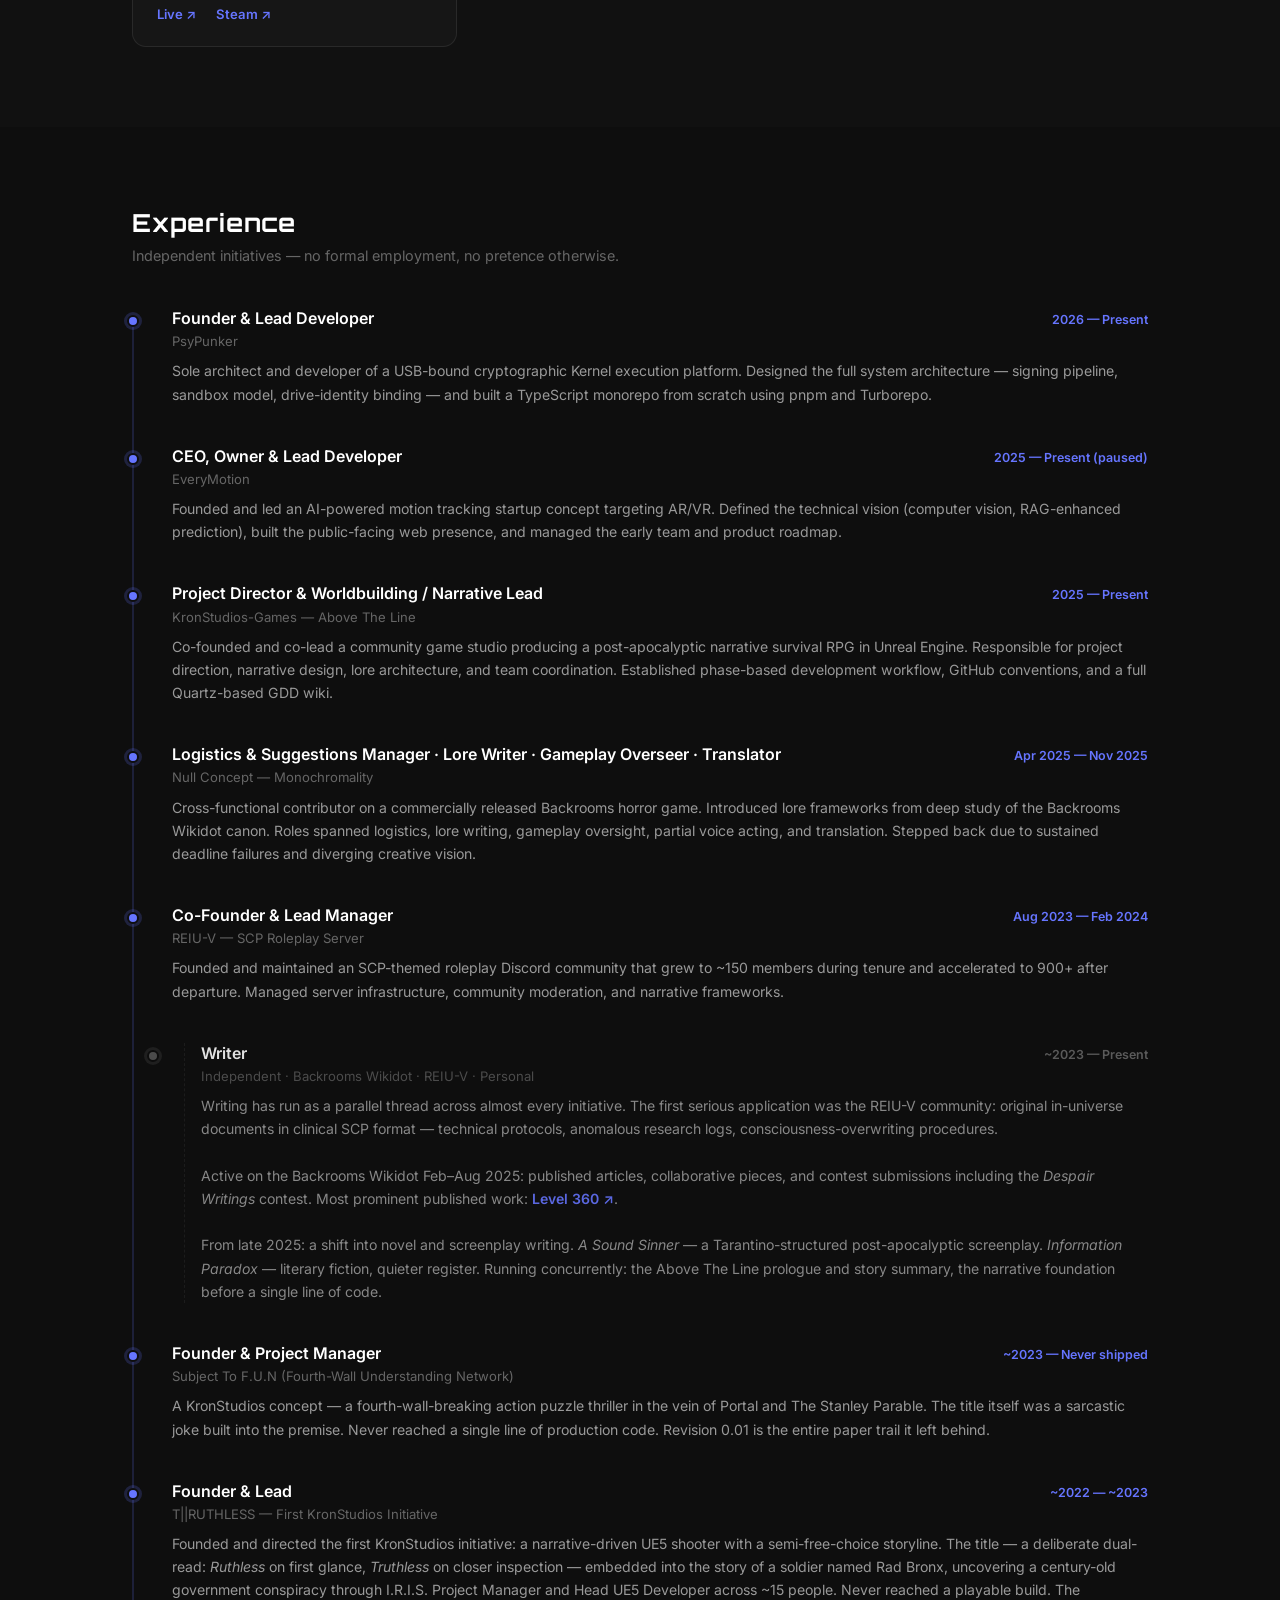
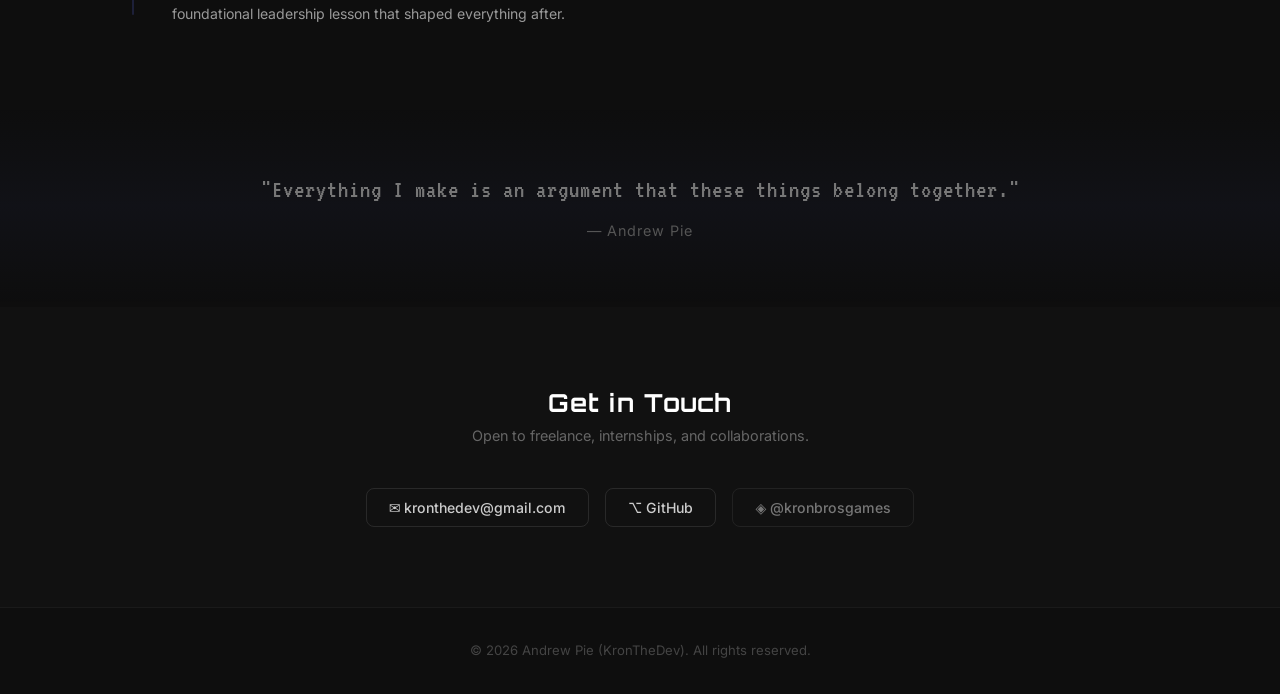
==== commit 983f90c0: "feat: add trilingual support (EN/FR/UK) with cyberpunk glitch transition - translations.js: full EN/" ====
--- a/index.html
+++ b/index.html
@@ -11,18 +11,19 @@
 <body>
 
   <canvas id="trailCanvas"></canvas>
+  <div id="glitchOverlay"></div>
 
   <!-- NAV -->
   <nav class="topbar" role="navigation" aria-label="Main navigation">
     <div class="nav-content">
       <span class="brand">KRONTHEDEV</span>
       <div class="nav-links" id="navLinks">
-        <a href="#hero">Home</a>
-        <a href="#about">About</a>
-        <a href="#skills">Skills</a>
-        <a href="#projects">Projects</a>
-        <a href="#experience">Experience</a>
-        <a href="#contact">Contact</a>
+        <a href="#hero"       data-i18n="nav_home">Home</a>
+        <a href="#about"      data-i18n="nav_about">About</a>
+        <a href="#skills"     data-i18n="nav_skills">Skills</a>
+        <a href="#projects"   data-i18n="nav_projects">Projects</a>
+        <a href="#experience" data-i18n="nav_experience">Experience</a>
+        <a href="#contact"    data-i18n="nav_contact">Contact</a>
       </div>
       <div class="nav-right">
         <a href="cv.html" class="cv-btn" id="cvDownload">↓ CV</a>
@@ -36,14 +37,22 @@
   <!-- HERO -->
   <section id="hero" class="hero">
     <div class="hero-content">
-      <p class="hero-eyebrow">I bid you, Welcome</p>
+
+      <!-- Language selector -->
+      <div class="lang-selector" role="group" aria-label="Language selector">
+        <button class="lang-btn active" data-lang="en">ENG</button>
+        <button class="lang-btn" data-lang="fr">FRA</button>
+        <button class="lang-btn" data-lang="uk">UKR</button>
+      </div>
+
+      <p class="hero-eyebrow" data-i18n="hero_eyebrow">I bid you, Welcome</p>
       <h1 class="hero-name">Andrew Pie</h1>
       <p class="hero-role"><span id="roleType"></span><span class="cursor" aria-hidden="true">|</span></p>
       <div class="hero-cta">
-        <a href="#projects" class="btn-primary">View Work</a>
-        <a href="#contact" class="btn-ghost">Get in Touch</a>
-      </div>
-      <p class="hero-tagline">The future won't come for us. Never. Yet we must strive towards it. Always.</p>
+        <a href="#projects" class="btn-primary" data-i18n="hero_cta_view">View Work</a>
+        <a href="#contact"  class="btn-ghost"   data-i18n="hero_cta_touch">Get in Touch</a>
+      </div>
+      <p class="hero-tagline" data-i18n="hero_tagline">The future won't come for us. Never. Yet we must strive towards it. Always.</p>
     </div>
   </section>
 
@@ -54,25 +63,20 @@
         <img src="assets/about_profile.png" alt="Andrew Pie" class="profile-img">
       </div>
       <div class="about-body">
-        <h2>About Me</h2>
+        <h2 data-i18n="about_heading">About Me</h2>
         <p class="muted bio-p1">
-          <span class="bio-hey">"Hey."</span><br>
-          You've seen that opener before. So let's get to it: I'm <span id="glitchName">Andrew</span> — and I build things that probably shouldn't belong in the same portfolio.<br>
-          Code, systems, worlds, and the words that hold them together.<br>
-          I'm Ukrainian and French, fluent across four languages — and passable in a fifth, <em>though I wouldn't recommend it.</em> Somewhere between the text editor and the worlds that don't exist yet, that tends to show up in the work.<br>
-          This portfolio is the longer version.<br>
-          Scroll down to see where that lands.
+          <span class="bio-hey" data-i18n="bio_hey">"Hey."</span><br>
+          <span data-i18n-html="bio_p1_l1">You've seen that opener before. So let's get to it: I'm <span id="glitchName">Andrew</span> — and I build things that probably shouldn't belong in the same portfolio.</span><br>
+          <span data-i18n="bio_p1_l2">Code, systems, worlds, and the words that hold them together.</span><br>
+          <span data-i18n-html="bio_p1_l3">I'm Ukrainian and French, fluent across four languages — and passable in a fifth, <em>though I wouldn't recommend it.</em> Somewhere between the text editor and the worlds that don't exist yet, that tends to show up in the work.</span><br>
+          <span data-i18n="bio_p1_l4">This portfolio is the longer version.</span><br>
+          <span data-i18n="bio_p1_l5">Scroll down to see where that lands.</span>
         </p>
-        <p class="muted bio-p2">
-          Right now I'm focused on the space where those disciplines actually overlap — where a system needs a story to make sense, or a story needs a system to hold its weight. Most people pick a lane. I've never been particularly good at that.<br>
-          What I'm building toward is work that doesn't need a genre label. Games that read like literature. Narratives that function like architecture. Code that serves something larger than itself, while still having a self. In short, a vague reflection of what I embody.<br>
-          The distinction, if there is one: I don't treat any of these as separate crafts. They inform and <em>interlap</em> each other constantly.<br>
-          Their <em>cross-contamination</em> is usually where the most interesting work comes from, speaking from experience.
-        </p>
+        <p class="muted bio-p2" data-i18n-html="bio_p2">Right now I'm focused on the space where those disciplines actually overlap — where a system needs a story to make sense, or a story needs a system to hold its weight. Most people pick a lane. I've never been particularly good at that.<br>What I'm building toward is work that doesn't need a genre label. Games that read like literature. Narratives that function like architecture. Code that serves something larger than itself, while still having a self. In short, a vague reflection of what I embody.<br>The distinction, if there is one: I don't treat any of these as separate crafts. They inform and <em>interlap</em> each other constantly.<br>Their <em>cross-contamination</em> is usually where the most interesting work comes from, speaking from experience.</p>
         <div class="tag-row" style="margin-top:1.5rem">
-          <span class="tag">France / Ukraine</span>
-          <span class="tag">Freelance · Internship · Collaboration</span>
-          <span class="tag">Web · Game Dev · AI · Backend</span>
+          <span class="tag" data-i18n="tag_location">France / Ukraine</span>
+          <span class="tag" data-i18n="tag_open">Freelance · Internship · Collaboration</span>
+          <span class="tag" data-i18n="tag_domain">Web · Game Dev · AI · Backend</span>
         </div>
       </div>
     </div>
@@ -81,23 +85,23 @@
   <!-- SKILLS -->
   <section id="skills" class="section-base">
     <div class="inner">
-      <h2>Skills</h2>
-      <p class="section-sub">What I work with — grouped by category.</p>
+      <h2 data-i18n="skills_heading">Skills</h2>
+      <p class="section-sub" data-i18n="skills_sub">What I work with — grouped by category.</p>
       <div class="skills-grid">
 
         <div class="skill-group">
-          <h3>Spoken Languages</h3>
-          <div class="pill-row">
-            <span class="pill">Ukrainian — native</span>
-            <span class="pill">French — fluent</span>
-            <span class="pill">English — fluent</span>
-            <span class="pill">Russian</span>
-            <span class="pill">Spanish — moderate</span>
-          </div>
-        </div>
-
-        <div class="skill-group">
-          <h3>Programming Languages</h3>
+          <h3 data-i18n="sg_spoken">Spoken Languages</h3>
+          <div class="pill-row">
+            <span class="pill" data-i18n="lang_uk">Ukrainian — native</span>
+            <span class="pill" data-i18n="lang_fr">French — fluent</span>
+            <span class="pill" data-i18n="lang_en">English — fluent</span>
+            <span class="pill" data-i18n="lang_ru">Russian</span>
+            <span class="pill" data-i18n="lang_es">Spanish — moderate</span>
+          </div>
+        </div>
+
+        <div class="skill-group">
+          <h3 data-i18n="sg_prog">Programming Languages</h3>
           <div class="pill-row">
             <span class="pill">TypeScript</span>
             <span class="pill">JavaScript</span>
@@ -111,7 +115,7 @@
         </div>
 
         <div class="skill-group">
-          <h3>Frameworks / Runtimes</h3>
+          <h3 data-i18n="sg_frameworks">Frameworks / Runtimes</h3>
           <div class="pill-row">
             <span class="pill">Unreal Engine</span>
             <span class="pill">Node.js</span>
@@ -121,7 +125,7 @@
         </div>
 
         <div class="skill-group">
-          <h3>Tools / Infrastructure</h3>
+          <h3 data-i18n="sg_tools">Tools / Infrastructure</h3>
           <div class="pill-row">
             <span class="pill">Git + Git LFS</span>
             <span class="pill">GitHub Actions</span>
@@ -133,7 +137,7 @@
         </div>
 
         <div class="skill-group">
-          <h3>Other</h3>
+          <h3 data-i18n="sg_other">Other</h3>
           <div class="pill-row">
             <span class="pill">Blender</span>
             <span class="pill">Lore Forge</span>
@@ -149,17 +153,16 @@
   <!-- PROJECTS -->
   <section id="projects" class="section-alt">
     <div class="inner">
-      <h2>Projects</h2>
-      <p class="section-sub">Selected work — active builds, shipped products, and ongoing initiatives.</p>
+      <h2 data-i18n="projects_heading">Projects</h2>
+      <p class="section-sub" data-i18n="projects_sub">Selected work — active builds, shipped products, and ongoing initiatives.</p>
       <div class="projects-grid">
 
-        <!-- EveryMotion -->
         <div class="project-card">
           <div class="project-top">
             <h3>EveryMotion</h3>
-            <span class="status-badge paused">WIP — Paused</span>
-          </div>
-          <p>An AI-powered, controller-free motion tracking platform for AR/VR. Removes the barrier between user and virtual world — no sensors, no controllers — using computer vision and RAG-enhanced predictive modelling.</p>
+            <span class="status-badge paused" data-i18n="badge_paused">WIP — Paused</span>
+          </div>
+          <p data-i18n="proj_em_desc">An AI-powered, controller-free motion tracking platform for AR/VR. Removes the barrier between user and virtual world — no sensors, no controllers — using computer vision and RAG-enhanced predictive modelling.</p>
           <div class="pill-row sm">
             <span class="pill">HTML / CSS / JS</span>
             <span class="pill">Computer Vision</span>
@@ -171,13 +174,12 @@
           </div>
         </div>
 
-        <!-- PsyPunker -->
         <div class="project-card">
           <div class="project-top">
             <h3>PsyPunker</h3>
-            <span class="status-badge">Active — WIP</span>
-          </div>
-          <p>A dual-mode desktop platform for authoring, signing, and executing USB-bound Kernel bundles — sandboxed experiences cryptographically tied to the physical drive. When the drive leaves, the session ends. Zero trace on the host.</p>
+            <span class="status-badge" data-i18n="badge_active">Active — WIP</span>
+          </div>
+          <p data-i18n="proj_ps_desc">A dual-mode desktop platform for authoring, signing, and executing USB-bound Kernel bundles — sandboxed experiences cryptographically tied to the physical drive. When the drive leaves, the session ends. Zero trace on the host.</p>
           <div class="pill-row sm">
             <span class="pill">TypeScript</span>
             <span class="pill">Node.js</span>
@@ -189,13 +191,12 @@
           </div>
         </div>
 
-        <!-- Above The Line -->
         <div class="project-card">
           <div class="project-top">
             <h3>Above The Line</h3>
-            <span class="status-badge">Active — WIP</span>
-          </div>
-          <p>A post-apocalyptic narrative survival RPG set after the Yellowstone supereruption reshapes Vancouver's atmosphere in 2039. Society splits by elevation. The player leaves the fragile safety of a high-rise and travels upward. Project Director & Narrative Lead under KronStudios-Games.</p>
+            <span class="status-badge" data-i18n="badge_active">Active — WIP</span>
+          </div>
+          <p data-i18n="proj_atl_desc">A post-apocalyptic narrative survival RPG set after the Yellowstone supereruption reshapes Vancouver's atmosphere in 2039. Society splits by elevation. The player leaves the fragile safety of a high-rise and travels upward. Project Director & Narrative Lead under KronStudios-Games.</p>
           <div class="pill-row sm">
             <span class="pill">Unreal Engine</span>
             <span class="pill">C++ / Blueprint</span>
@@ -207,13 +208,12 @@
           </div>
         </div>
 
-        <!-- Monochromality -->
         <div class="project-card">
           <div class="project-top">
             <h3>Monochromality</h3>
-            <span class="status-badge">Active — WIP</span>
-          </div>
-          <p>A Backrooms-inspired first-person horror game by Null Concept. 15 mapped levels at initial release, each with unique hazards and audio ambiance, alongside three distinct entity types — the Howler, the Hounds, and the Duller.</p>
+            <span class="status-badge" data-i18n="badge_active">Active — WIP</span>
+          </div>
+          <p data-i18n="proj_mono_desc">A Backrooms-inspired first-person horror game by Null Concept. 15 mapped levels at initial release, each with unique hazards and audio ambiance, alongside three distinct entity types — the Howler, the Hounds, and the Duller.</p>
           <div class="pill-row sm">
             <span class="pill">Unreal Engine</span>
             <span class="pill">C++ / Blueprint</span>
@@ -231,113 +231,104 @@
   <!-- EXPERIENCE -->
   <section id="experience" class="section-base">
     <div class="inner">
-      <h2>Experience</h2>
-      <p class="section-sub">Independent initiatives — no formal employment, no pretence otherwise.</p>
+      <h2 data-i18n="experience_heading">Experience</h2>
+      <p class="section-sub" data-i18n="experience_sub">Independent initiatives — no formal employment, no pretence otherwise.</p>
       <div class="timeline">
 
-        <!-- PsyPunker -->
-        <div class="tl-item">
-          <div class="tl-dot"></div>
-          <div class="tl-body">
-            <div class="tl-header">
-              <h3>Founder &amp; Lead Developer</h3>
-              <span class="tl-date">2026 — Present</span>
-            </div>
-            <p class="tl-org">PsyPunker</p>
-            <p class="muted">Sole architect and developer of a USB-bound cryptographic Kernel execution platform. Designed the full system architecture — signing pipeline, sandbox model, drive-identity binding — and built the TypeScript monorepo from scratch using pnpm and Turborepo.</p>
-          </div>
-        </div>
-
-        <!-- EveryMotion -->
-        <div class="tl-item">
-          <div class="tl-dot"></div>
-          <div class="tl-body">
-            <div class="tl-header">
-              <h3>CEO, Owner &amp; Lead Developer</h3>
-              <span class="tl-date">2025 — Present (paused)</span>
-            </div>
-            <p class="tl-org">EveryMotion</p>
-            <p class="muted">Founded and led an AI-powered motion tracking startup concept targeting AR/VR. Defined the technical vision (computer vision, RAG-enhanced prediction), built the public-facing web presence, and managed the early team and product roadmap.</p>
-          </div>
-        </div>
-
-        <!-- KronStudios-Games -->
-        <div class="tl-item">
-          <div class="tl-dot"></div>
-          <div class="tl-body">
-            <div class="tl-header">
-              <h3>Project Director &amp; Worldbuilding / Narrative Lead</h3>
-              <span class="tl-date">2025 — Present</span>
-            </div>
-            <p class="tl-org">KronStudios-Games — Above The Line</p>
-            <p class="muted">Co-founded and co-lead a community-driven game studio producing Above The Line, a post-apocalyptic narrative survival RPG. Responsible for overall project direction, narrative design, lore architecture, and team coordination. Established structured phase-based development, GitHub workflow, and a full Quartz-based GDD wiki.</p>
-          </div>
-        </div>
-
-        <!-- Monochromality -->
-        <div class="tl-item">
-          <div class="tl-dot"></div>
-          <div class="tl-body">
-            <div class="tl-header">
-              <h3>Logistics &amp; Suggestions Manager · Lore Writer · Gameplay Overseer · Translator</h3>
-              <span class="tl-date">April 2025 — November 2025</span>
-            </div>
-            <p class="tl-org">Null Concept — Monochromality</p>
-            <p class="muted">Joined in the game's early development stages and accelerated its direction by introducing Backrooms lore frameworks drawn from deep study of the Backrooms Wikidot canon. Took on a broad cross-functional role spanning logistics, team coordination, lore writing, gameplay oversight, partial voice acting, and translation. Stepped back due to sustained deadline failures and diverging creative vision within the team.</p>
-          </div>
-        </div>
-
-        <!-- SCP RP -->
-        <div class="tl-item">
-          <div class="tl-dot"></div>
-          <div class="tl-body">
-            <div class="tl-header">
-              <h3>Co-Founder &amp; Lead Manager</h3>
-              <span class="tl-date">Aug 2023 — Feb 2024</span>
-            </div>
-            <p class="tl-org">REIU-V — SCP Roleplay Server</p>
-            <p class="muted">Founded and personally maintained an SCP-themed roleplay Discord community that grew to ~150 members during my tenure and continued accelerating to 900+ after departure. Managed server infrastructure, community moderation, and narrative frameworks. Left following ideological divergence with the other lead members — a clean exit that preserved both community health and personal integrity.</p>
-          </div>
-        </div>
-
-        <!-- Writing — offset entry -->
+        <div class="tl-item">
+          <div class="tl-dot"></div>
+          <div class="tl-body">
+            <div class="tl-header">
+              <h3 data-i18n="exp1_role">Founder &amp; Lead Developer</h3>
+              <span class="tl-date" data-i18n="exp1_date">2026 — Present</span>
+            </div>
+            <p class="tl-org" data-i18n="exp1_org">PsyPunker</p>
+            <p class="muted" data-i18n="exp1_desc">Sole architect and developer of a USB-bound cryptographic Kernel execution platform. Designed the full system architecture — signing pipeline, sandbox model, drive-identity binding — and built a TypeScript monorepo from scratch using pnpm and Turborepo.</p>
+          </div>
+        </div>
+
+        <div class="tl-item">
+          <div class="tl-dot"></div>
+          <div class="tl-body">
+            <div class="tl-header">
+              <h3 data-i18n="exp2_role">CEO, Owner &amp; Lead Developer</h3>
+              <span class="tl-date" data-i18n="exp2_date">2025 — Present (paused)</span>
+            </div>
+            <p class="tl-org" data-i18n="exp2_org">EveryMotion</p>
+            <p class="muted" data-i18n="exp2_desc">Founded and led an AI-powered motion tracking startup concept targeting AR/VR. Defined the technical vision (computer vision, RAG-enhanced prediction), built the public-facing web presence, and managed the early team and product roadmap.</p>
+          </div>
+        </div>
+
+        <div class="tl-item">
+          <div class="tl-dot"></div>
+          <div class="tl-body">
+            <div class="tl-header">
+              <h3 data-i18n="exp3_role">Project Director &amp; Worldbuilding / Narrative Lead</h3>
+              <span class="tl-date" data-i18n="exp3_date">2025 — Present</span>
+            </div>
+            <p class="tl-org" data-i18n="exp3_org">KronStudios-Games — Above The Line</p>
+            <p class="muted" data-i18n="exp3_desc">Co-founded and co-lead a community game studio producing a post-apocalyptic narrative survival RPG in Unreal Engine. Responsible for project direction, narrative design, lore architecture, and team coordination. Established phase-based development workflow, GitHub conventions, and a full Quartz-based GDD wiki.</p>
+          </div>
+        </div>
+
+        <div class="tl-item">
+          <div class="tl-dot"></div>
+          <div class="tl-body">
+            <div class="tl-header">
+              <h3 data-i18n="exp4_role">Logistics &amp; Suggestions Manager · Lore Writer · Gameplay Overseer · Translator</h3>
+              <span class="tl-date" data-i18n="exp4_date">Apr 2025 — Nov 2025</span>
+            </div>
+            <p class="tl-org" data-i18n="exp4_org">Null Concept — Monochromality</p>
+            <p class="muted" data-i18n="exp4_desc">Cross-functional contributor on a commercially released Backrooms horror game. Introduced lore frameworks from deep study of the Backrooms Wikidot canon. Roles spanned logistics, lore writing, gameplay oversight, partial voice acting, and translation. Stepped back due to sustained deadline failures and diverging creative vision.</p>
+          </div>
+        </div>
+
+        <div class="tl-item">
+          <div class="tl-dot"></div>
+          <div class="tl-body">
+            <div class="tl-header">
+              <h3 data-i18n="exp5_role">Co-Founder &amp; Lead Manager</h3>
+              <span class="tl-date" data-i18n="exp5_date">Aug 2023 — Feb 2024</span>
+            </div>
+            <p class="tl-org" data-i18n="exp5_org">REIU-V — SCP Roleplay Server</p>
+            <p class="muted" data-i18n="exp5_desc">Founded and maintained an SCP-themed roleplay Discord community that grew to ~150 members during tenure and accelerated to 900+ after departure. Managed server infrastructure, community moderation, and narrative frameworks.</p>
+          </div>
+        </div>
+
+        <!-- Writing — parallel thread -->
         <div class="tl-item tl-writing">
           <div class="tl-dot tl-dot-writing"></div>
           <div class="tl-body">
             <div class="tl-header">
-              <h3>Writer</h3>
-              <span class="tl-date tl-date-writing">~2023 — Present</span>
-            </div>
-            <p class="tl-org tl-org-writing">Independent · Backrooms Wikidot · REIU-V · Personal</p>
-            <p class="muted">Writing has run as a parallel thread across almost every initiative. The first serious application was the REIU-V community: founding the server demanded already-established lore fluency, and the community's longevity owed a significant part to original in-universe documents written in clinical SCP format — technical protocols, anomalous research logs, consciousness-overwriting procedures — work that required both narrative precision and systemic world-coherence.<br><br>
-            Active on the Backrooms Wikidot Feb–Aug 2025: published articles, collaborative pieces, and contest submissions including the <em>Despair Writings</em> contest. Most prominent published work: <a href="https://backrooms-wiki.wikidot.com/level-360" target="_blank" rel="noopener" class="tl-link">Level 360 ↗</a>.<br><br>
-            From late 2025: a shift into novel and screenplay writing. <em>A Sound Sinner</em> — a Tarantino-structured post-apocalyptic screenplay following a mute gunslinger across a prion-ravaged America. <em>Information Paradox</em> — literary fiction, quieter register. Running concurrently: the Above The Line prologue and story summary, the narrative foundation before a single line of code existed.</p>
-          </div>
-        </div>
-
-        <!-- Subject To F.U.N -->
-        <div class="tl-item">
-          <div class="tl-dot"></div>
-          <div class="tl-body">
-            <div class="tl-header">
-              <h3>Founder &amp; Project Manager</h3>
-              <span class="tl-date">~2023 — Never shipped</span>
-            </div>
-            <p class="tl-org">Subject To F.U.N (Fourth-Wall Understanding Network)</p>
-            <p class="muted">A second KronStudios concept developed in parallel with T||RUTHLESS — a fourth-wall-breaking action puzzle thriller in the vein of Portal and The Stanley Parable. The title itself was a sarcastic joke built into the premise: a test-subject game where the game would actively fight the player, override controls, and mock failure in real time. Never reached a single line of production code. Revision 0.01 is the entire paper trail it left behind.</p>
-          </div>
-        </div>
-
-        <!-- T||RUTHLESS -->
-        <div class="tl-item">
-          <div class="tl-dot"></div>
-          <div class="tl-body">
-            <div class="tl-header">
-              <h3>Founder &amp; Lead</h3>
-              <span class="tl-date">~2022 — ~2023</span>
-            </div>
-            <p class="tl-org">T||RUTHLESS — First KronStudios Initiative</p>
-            <p class="muted">Founded and directed the first KronStudios initiative: a narrative-driven UE5 shooter built around a semi-free-choice storyline system. The title was a deliberate dual-read — <em>Ruthless</em> on first glance, <em>Truthless</em> on closer inspection — embedded into the story itself: a soldier named Rad Bronx, brainwashed and weaponised by the very regime he serves, slowly uncovering the truth about his identity, his father's disappearance, and a century-old government conspiracy through a covert intelligence unit called I.R.I.S. Served as Project Manager and Head UE5 Developer across a team of ~15, producing a full GDD (Rev. 0.15) and a chapter-by-chapter storyline addendum. The project burned out before a playable build. The foundational lesson in community-led development — and the one that shaped everything after.</p>
+              <h3 data-i18n="exp6_role">Writer</h3>
+              <span class="tl-date tl-date-writing" data-i18n="exp6_date">~2023 — Present</span>
+            </div>
+            <p class="tl-org tl-org-writing" data-i18n="exp6_org">Independent · Backrooms Wikidot · REIU-V · Personal</p>
+            <p class="muted" data-i18n-html="exp6_desc">Writing has run as a parallel thread across almost every initiative. The first serious application was the REIU-V community: original in-universe documents in clinical SCP format — technical protocols, anomalous research logs, consciousness-overwriting procedures.<br><br>Active on the Backrooms Wikidot Feb–Aug 2025: published articles, collaborative pieces, and contest submissions including the <em>Despair Writings</em> contest. Most prominent published work: <a href="https://backrooms-wiki.wikidot.com/level-360" target="_blank" rel="noopener" class="tl-link">Level 360 ↗</a>.<br><br>From late 2025: a shift into novel and screenplay writing. <em>A Sound Sinner</em> — a Tarantino-structured post-apocalyptic screenplay. <em>Information Paradox</em> — literary fiction, quieter register. Running concurrently: the Above The Line prologue and story summary, the narrative foundation before a single line of code.</p>
+          </div>
+        </div>
+
+        <div class="tl-item">
+          <div class="tl-dot"></div>
+          <div class="tl-body">
+            <div class="tl-header">
+              <h3 data-i18n="exp7_role">Founder &amp; Project Manager</h3>
+              <span class="tl-date" data-i18n="exp7_date">~2023 — Never shipped</span>
+            </div>
+            <p class="tl-org" data-i18n="exp7_org">Subject To F.U.N (Fourth-Wall Understanding Network)</p>
+            <p class="muted" data-i18n="exp7_desc">A KronStudios concept — a fourth-wall-breaking action puzzle thriller in the vein of Portal and The Stanley Parable. The title itself was a sarcastic joke built into the premise. Never reached a single line of production code. Revision 0.01 is the entire paper trail it left behind.</p>
+          </div>
+        </div>
+
+        <div class="tl-item">
+          <div class="tl-dot"></div>
+          <div class="tl-body">
+            <div class="tl-header">
+              <h3 data-i18n="exp8_role">Founder &amp; Lead</h3>
+              <span class="tl-date" data-i18n="exp8_date">~2022 — ~2023</span>
+            </div>
+            <p class="tl-org" data-i18n="exp8_org">T||RUTHLESS — First KronStudios Initiative</p>
+            <p class="muted" data-i18n-html="exp8_desc">Founded and directed the first KronStudios initiative: a narrative-driven UE5 shooter with a semi-free-choice storyline. The title — a deliberate dual-read: <em>Ruthless</em> on first glance, <em>Truthless</em> on closer inspection — embedded into the story of a soldier named Rad Bronx, uncovering a century-old government conspiracy through I.R.I.S. Project Manager and Head UE5 Developer across ~15 people. Never reached a playable build. The foundational leadership lesson that shaped everything after.</p>
           </div>
         </div>
 
@@ -347,15 +338,15 @@
 
   <!-- QUOTE / BREAK -->
   <div class="vision-break">
-    <p>"Everything I make is an argument that these things belong together."</p>
+    <p data-i18n="vision_quote">"Everything I make is an argument that these things belong together."</p>
     <p class="vision-attr">— Andrew Pie</p>
   </div>
 
   <!-- CONTACT -->
   <section id="contact" class="section-alt">
     <div class="inner" style="text-align:center">
-      <h2>Get in Touch</h2>
-      <p class="section-sub">Open to freelance, internships, and collaborations.</p>
+      <h2 data-i18n="contact_heading">Get in Touch</h2>
+      <p class="section-sub" data-i18n="contact_sub">Open to freelance, internships, and collaborations.</p>
       <div class="contact-links">
         <a href="mailto:kronthedev@gmail.com" class="contact-chip">✉ kronthedev@gmail.com</a>
         <a href="https://github.com/KronTheDev" class="contact-chip" target="_blank" rel="noopener">⌥ GitHub</a>
@@ -380,6 +371,7 @@
     </div>
   </div>
 
-  <script src="script.js?v=2"></script>
+  <script src="translations.js?v=1"></script>
+  <script src="script.js?v=3"></script>
 </body>
 </html>
--- a/style.css
+++ b/style.css
@@ -545,6 +545,62 @@
   transform: none;
   border-color: rgba(255,255,255,0.07);
   color: #777;
+}
+
+/* ── Language selector ── */
+.lang-selector {
+  display: flex;
+  gap: 0.5rem;
+  margin-bottom: 1rem;
+  justify-content: center;
+}
+.lang-btn {
+  font-family: 'VT323', monospace;
+  font-size: 1rem;
+  letter-spacing: 2.5px;
+  color: rgba(102, 117, 255, 0.28);
+  background: none;
+  border: 1px solid rgba(102, 117, 255, 0.12);
+  padding: 3px 13px;
+  border-radius: 4px;
+  cursor: pointer;
+  transition: color 0.18s, border-color 0.18s, background 0.18s, box-shadow 0.18s;
+}
+.lang-btn:hover {
+  color: rgba(102, 117, 255, 0.65);
+  border-color: rgba(102, 117, 255, 0.3);
+}
+.lang-btn.active {
+  color: #9aa0ff;
+  border-color: rgba(102, 117, 255, 0.45);
+  background: rgba(102, 117, 255, 0.07);
+  box-shadow: 0 0 8px rgba(102, 117, 255, 0.12);
+}
+
+/* ── Cyberpunk glitch overlay ── */
+#glitchOverlay {
+  position: fixed;
+  inset: 0;
+  z-index: 9999;
+  pointer-events: none;
+  opacity: 0;
+}
+#glitchOverlay.active {
+  animation: lang-glitch 0.55s steps(1) forwards;
+}
+@keyframes lang-glitch {
+  0%   { opacity: 0;    background: transparent;              clip-path: inset(0 0 100% 0); transform: none; }
+  7%   { opacity: 0.75; background: rgba(102,117,255,0.18);   clip-path: inset(0 0 72% 0);  transform: translateX(-4px); }
+  14%  { opacity: 0.6;  background: rgba(0,255,255,0.1);      clip-path: inset(38% 0 28% 0); transform: translateX(5px); }
+  21%  { opacity: 0.85; background: rgba(255,0,255,0.08);     clip-path: inset(65% 0 8% 0);  transform: translateX(-3px); }
+  28%  { opacity: 0.5;  background: rgba(102,117,255,0.14);   clip-path: inset(12% 0 55% 0); transform: translateX(3px); }
+  35%  { opacity: 1;    background: rgba(10,10,10,0.93);      clip-path: inset(0);           transform: translateX(0); }
+  42%  { opacity: 0.9;  background: rgba(102,117,255,0.2);    clip-path: inset(78% 0 0 0);   transform: translateX(-4px); }
+  49%  { opacity: 0.6;  background: rgba(0,255,255,0.07);     clip-path: inset(0 0 58% 0);   transform: translateX(3px); }
+  56%  { opacity: 0.35; background: rgba(255,0,255,0.05);     clip-path: inset(42% 0 35% 0); transform: translateX(-2px); }
+  63%  { opacity: 0.18; background: rgba(102,117,255,0.08);   clip-path: inset(0);           transform: translateX(1px); }
+  72%  { opacity: 0.07; clip-path: inset(0); transform: none; }
+  100% { opacity: 0;    clip-path: inset(0); transform: none; }
 }
 
 /* ── Nav right group + hamburger ── */
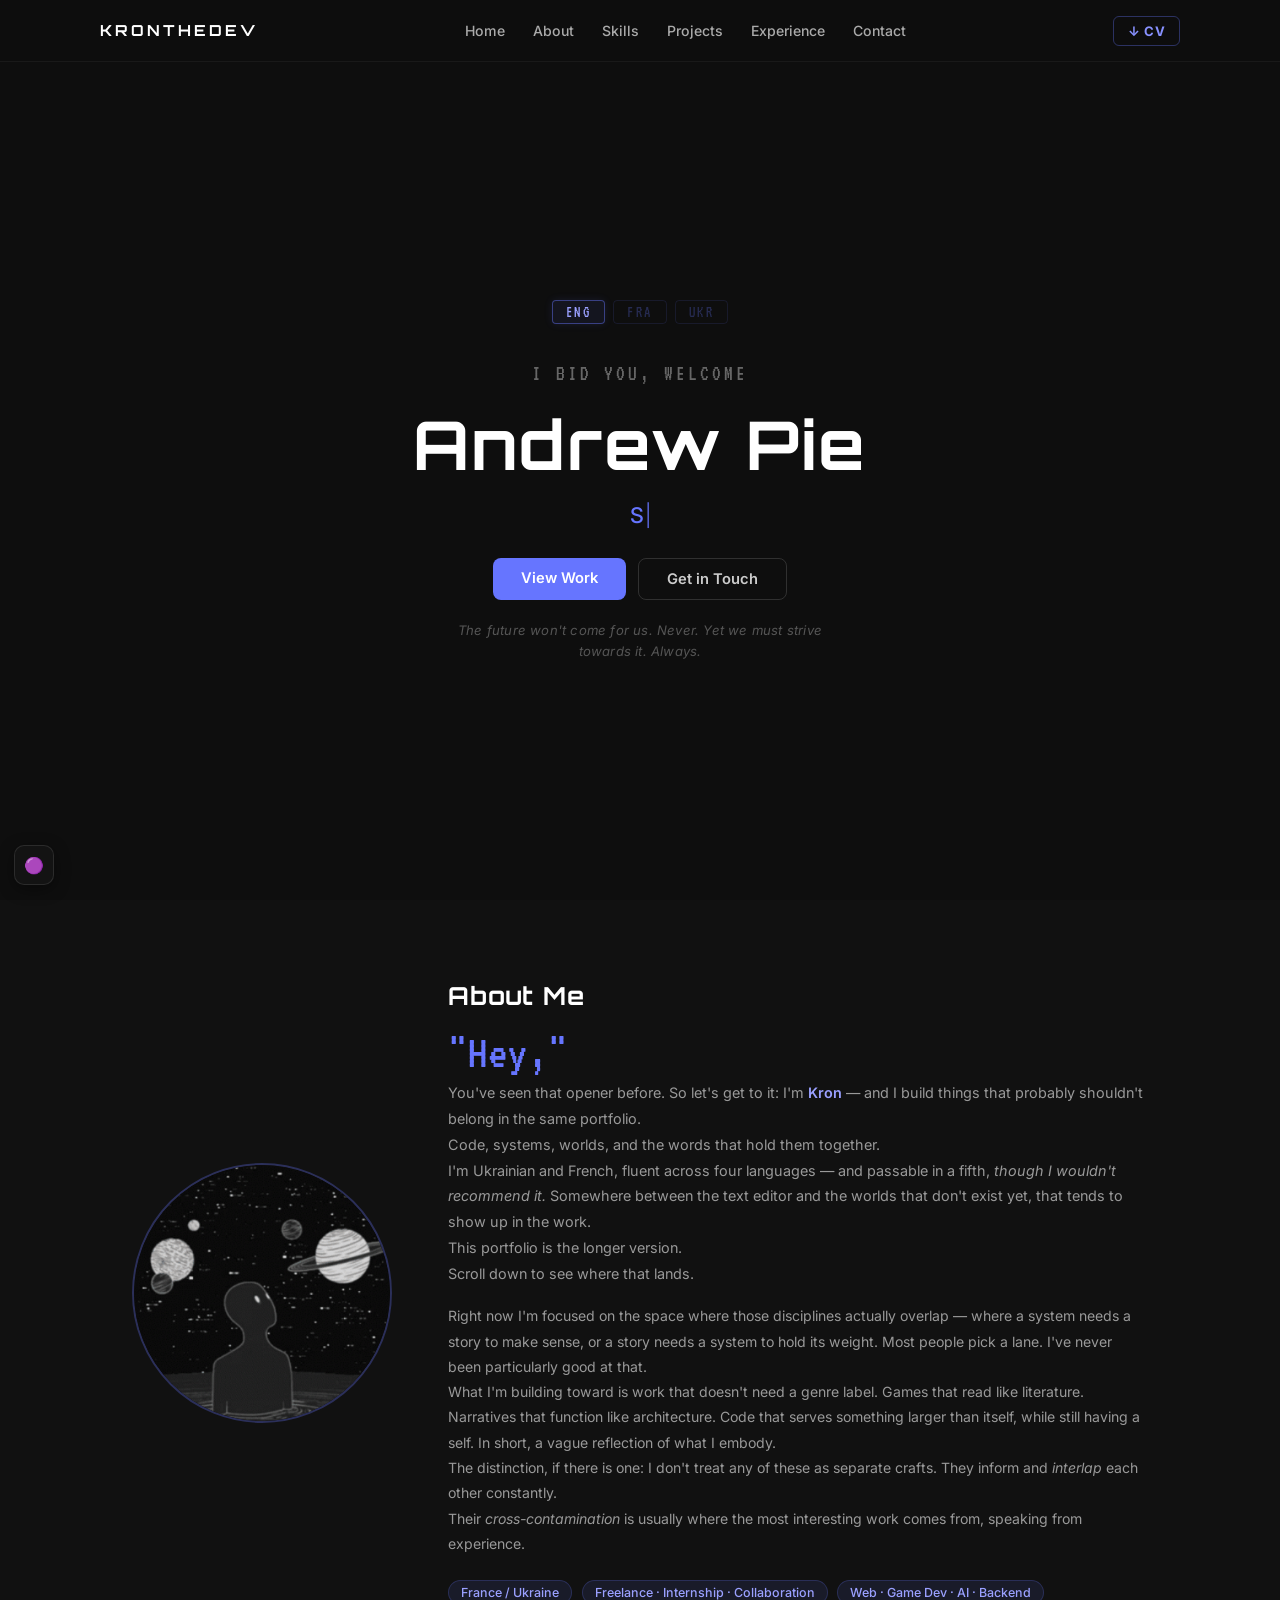
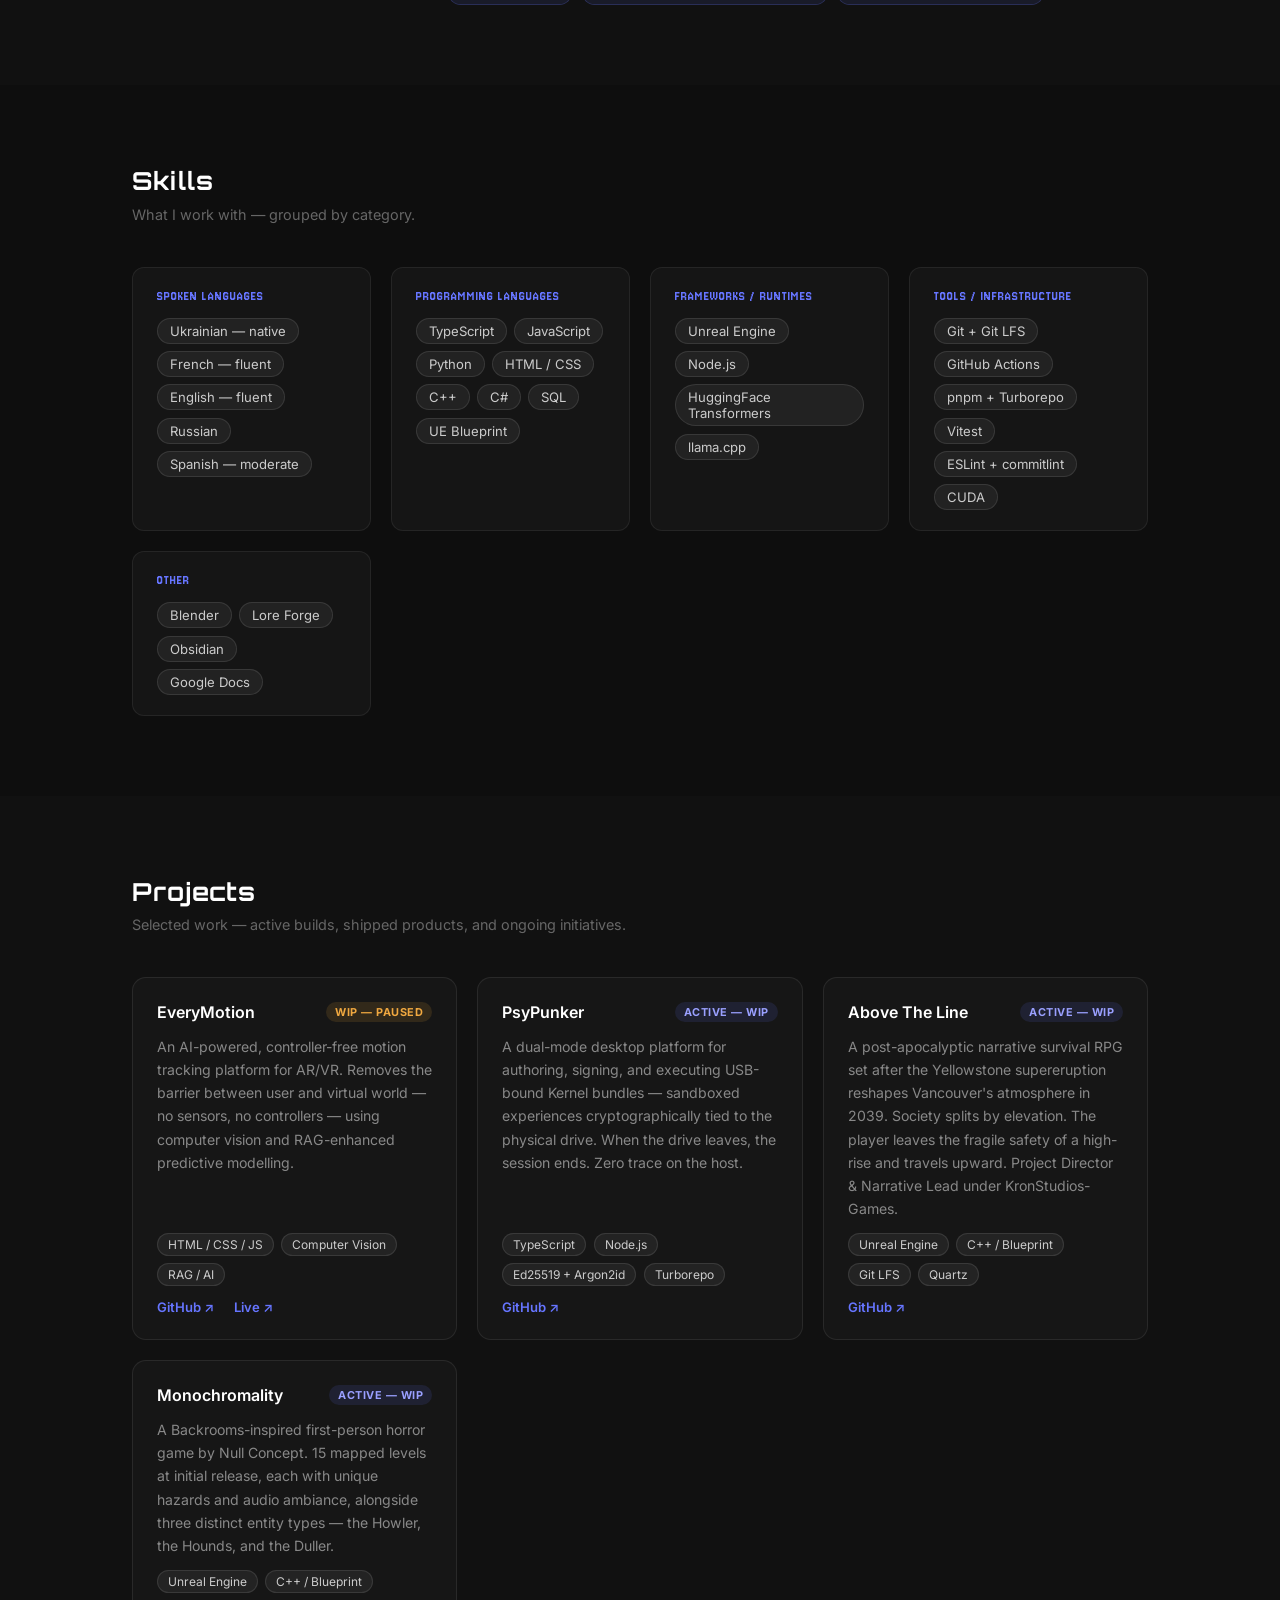
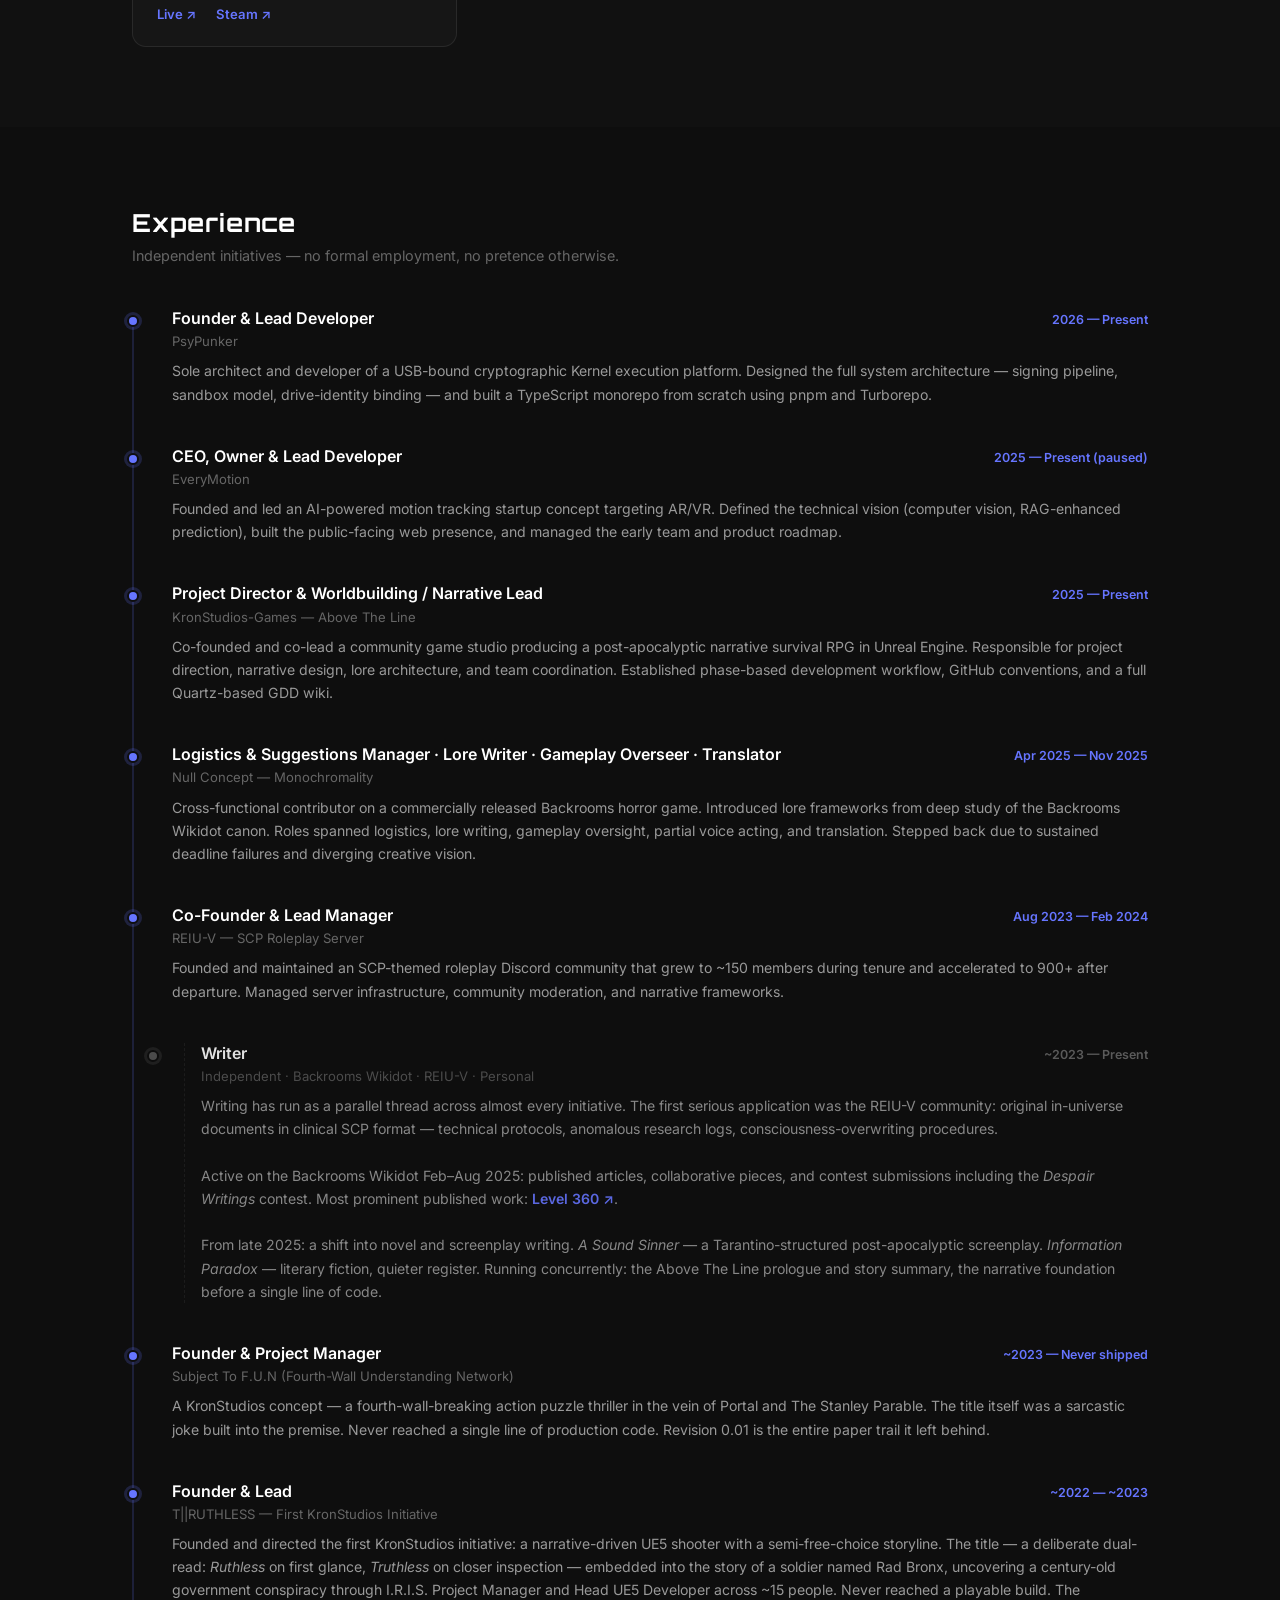
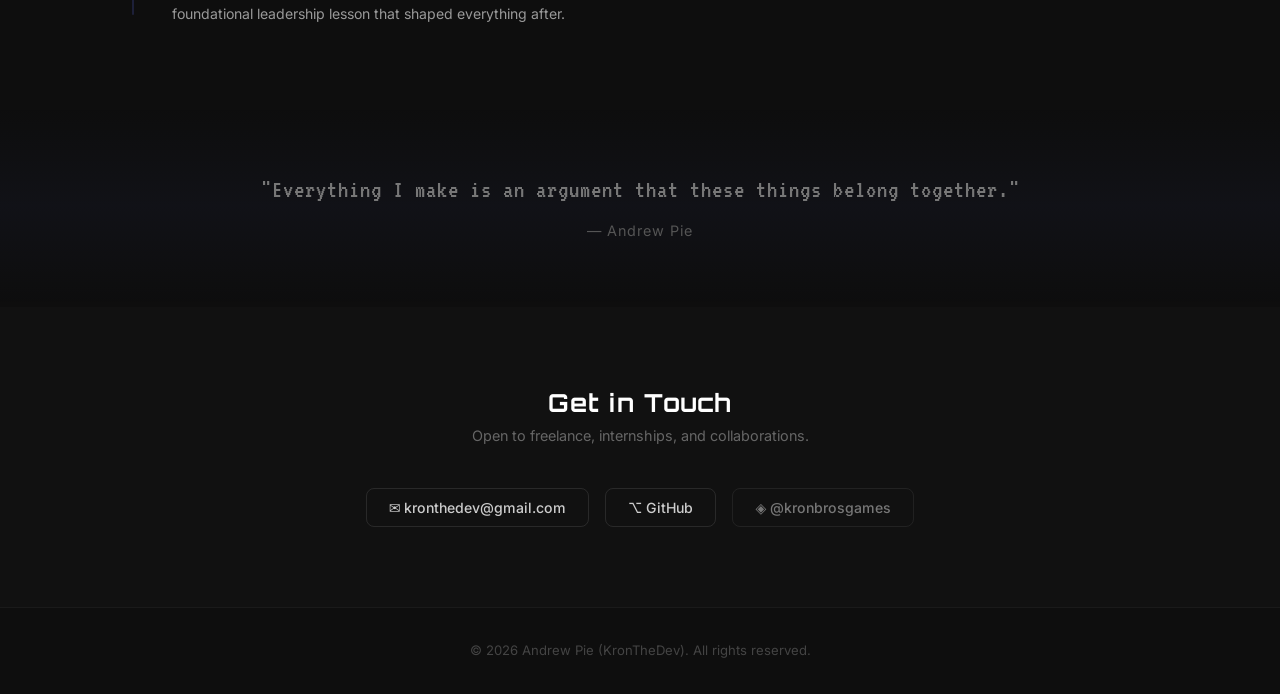
==== commit 02ef2912: "fix: change bio_hey from period to comma in all three languages EN/FR keep "Hey," unchanged; UK drop" ====
--- a/index.html
+++ b/index.html
@@ -65,7 +65,7 @@
       <div class="about-body">
         <h2 data-i18n="about_heading">About Me</h2>
         <p class="muted bio-p1">
-          <span class="bio-hey" data-i18n="bio_hey">"Hey."</span><br>
+          <span class="bio-hey" data-i18n="bio_hey">"Hey,"</span><br>
           <span data-i18n-html="bio_p1_l1">You've seen that opener before. So let's get to it: I'm <span id="glitchName">Andrew</span> — and I build things that probably shouldn't belong in the same portfolio.</span><br>
           <span data-i18n="bio_p1_l2">Code, systems, worlds, and the words that hold them together.</span><br>
           <span data-i18n-html="bio_p1_l3">I'm Ukrainian and French, fluent across four languages — and passable in a fifth, <em>though I wouldn't recommend it.</em> Somewhere between the text editor and the worlds that don't exist yet, that tends to show up in the work.</span><br>
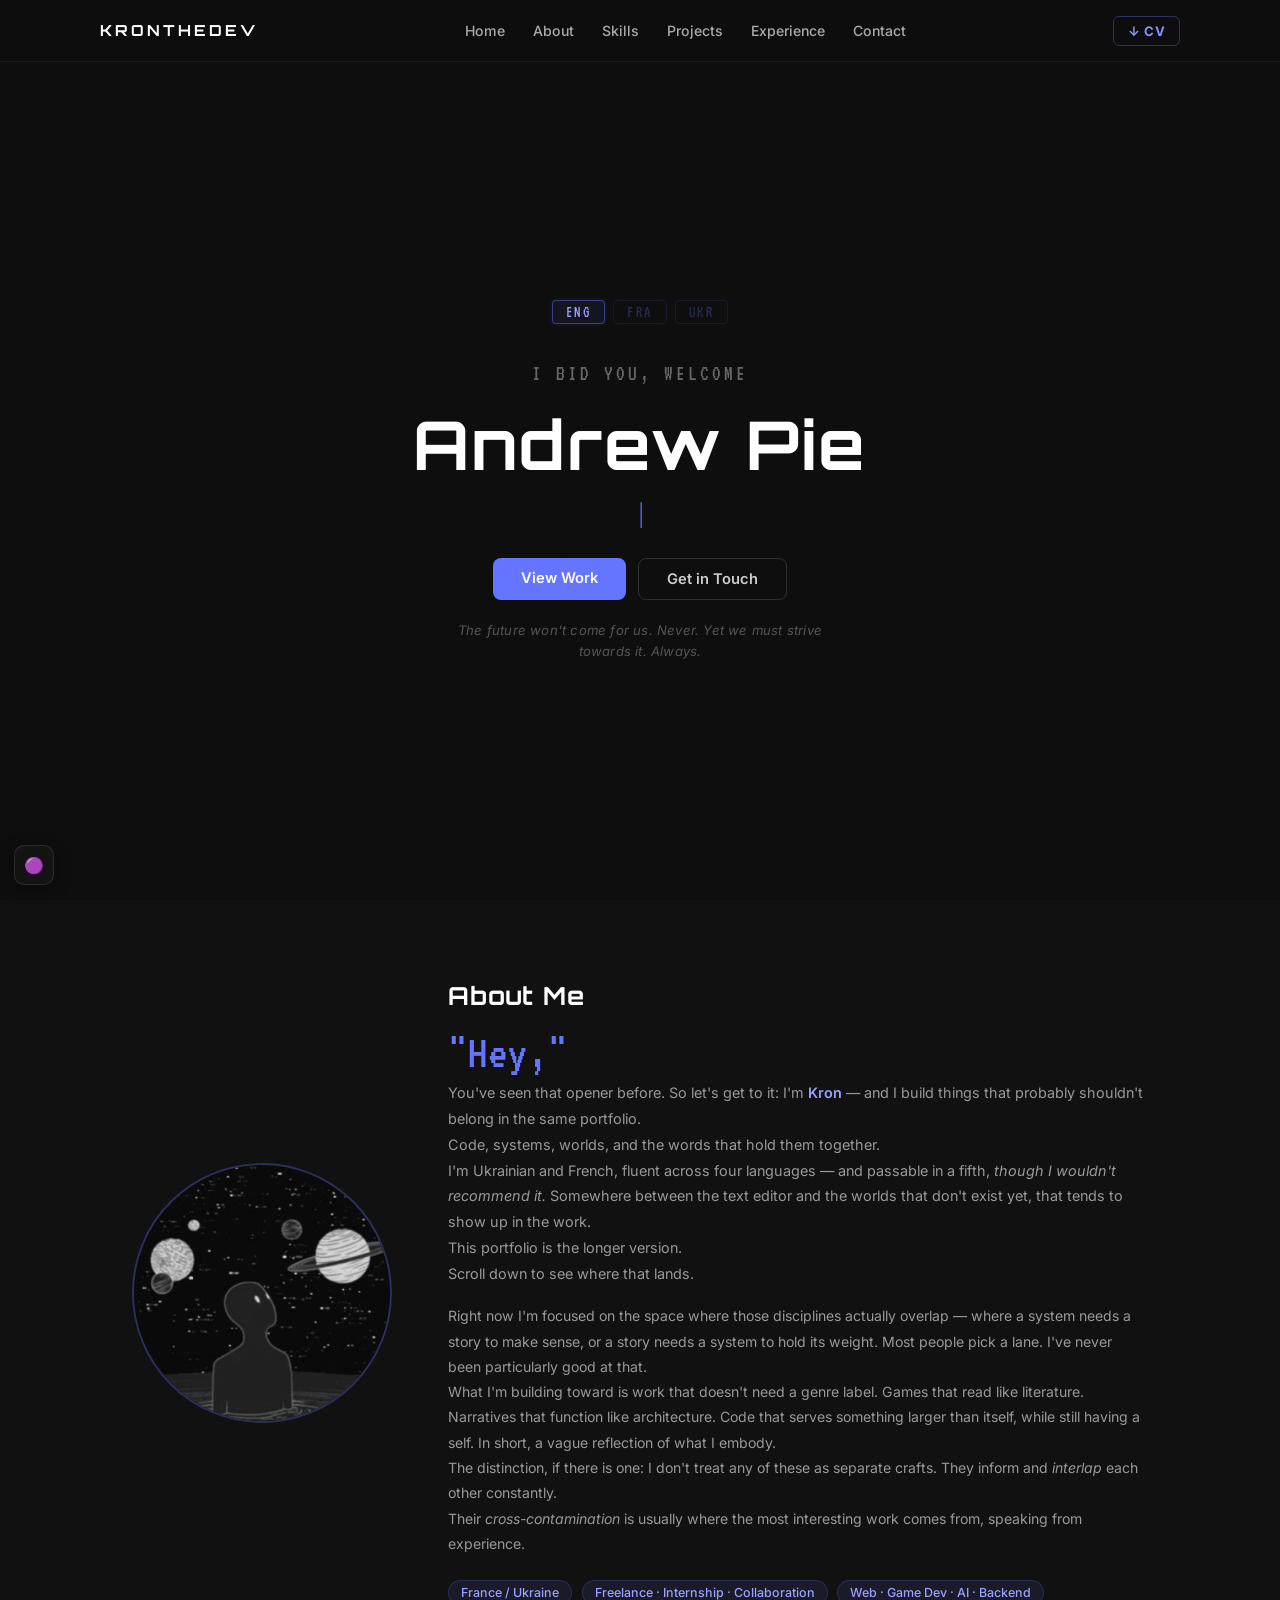
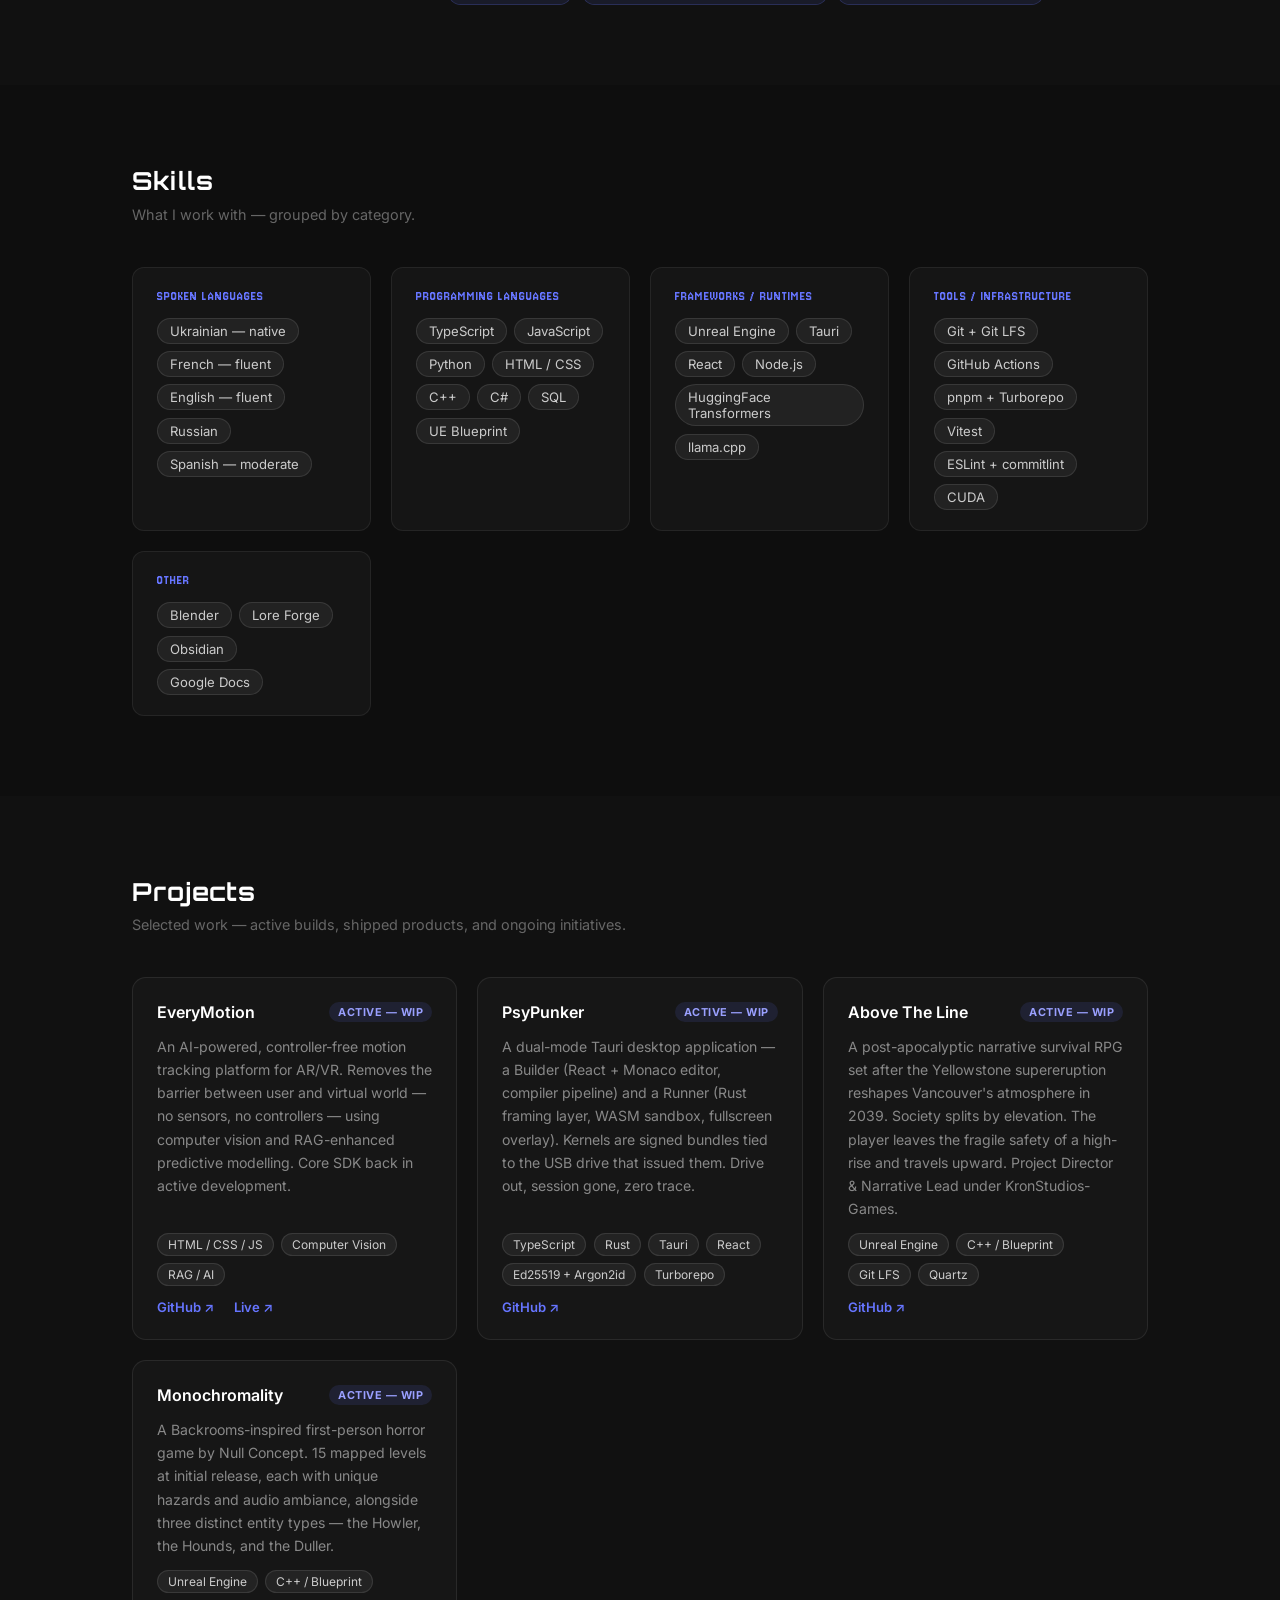
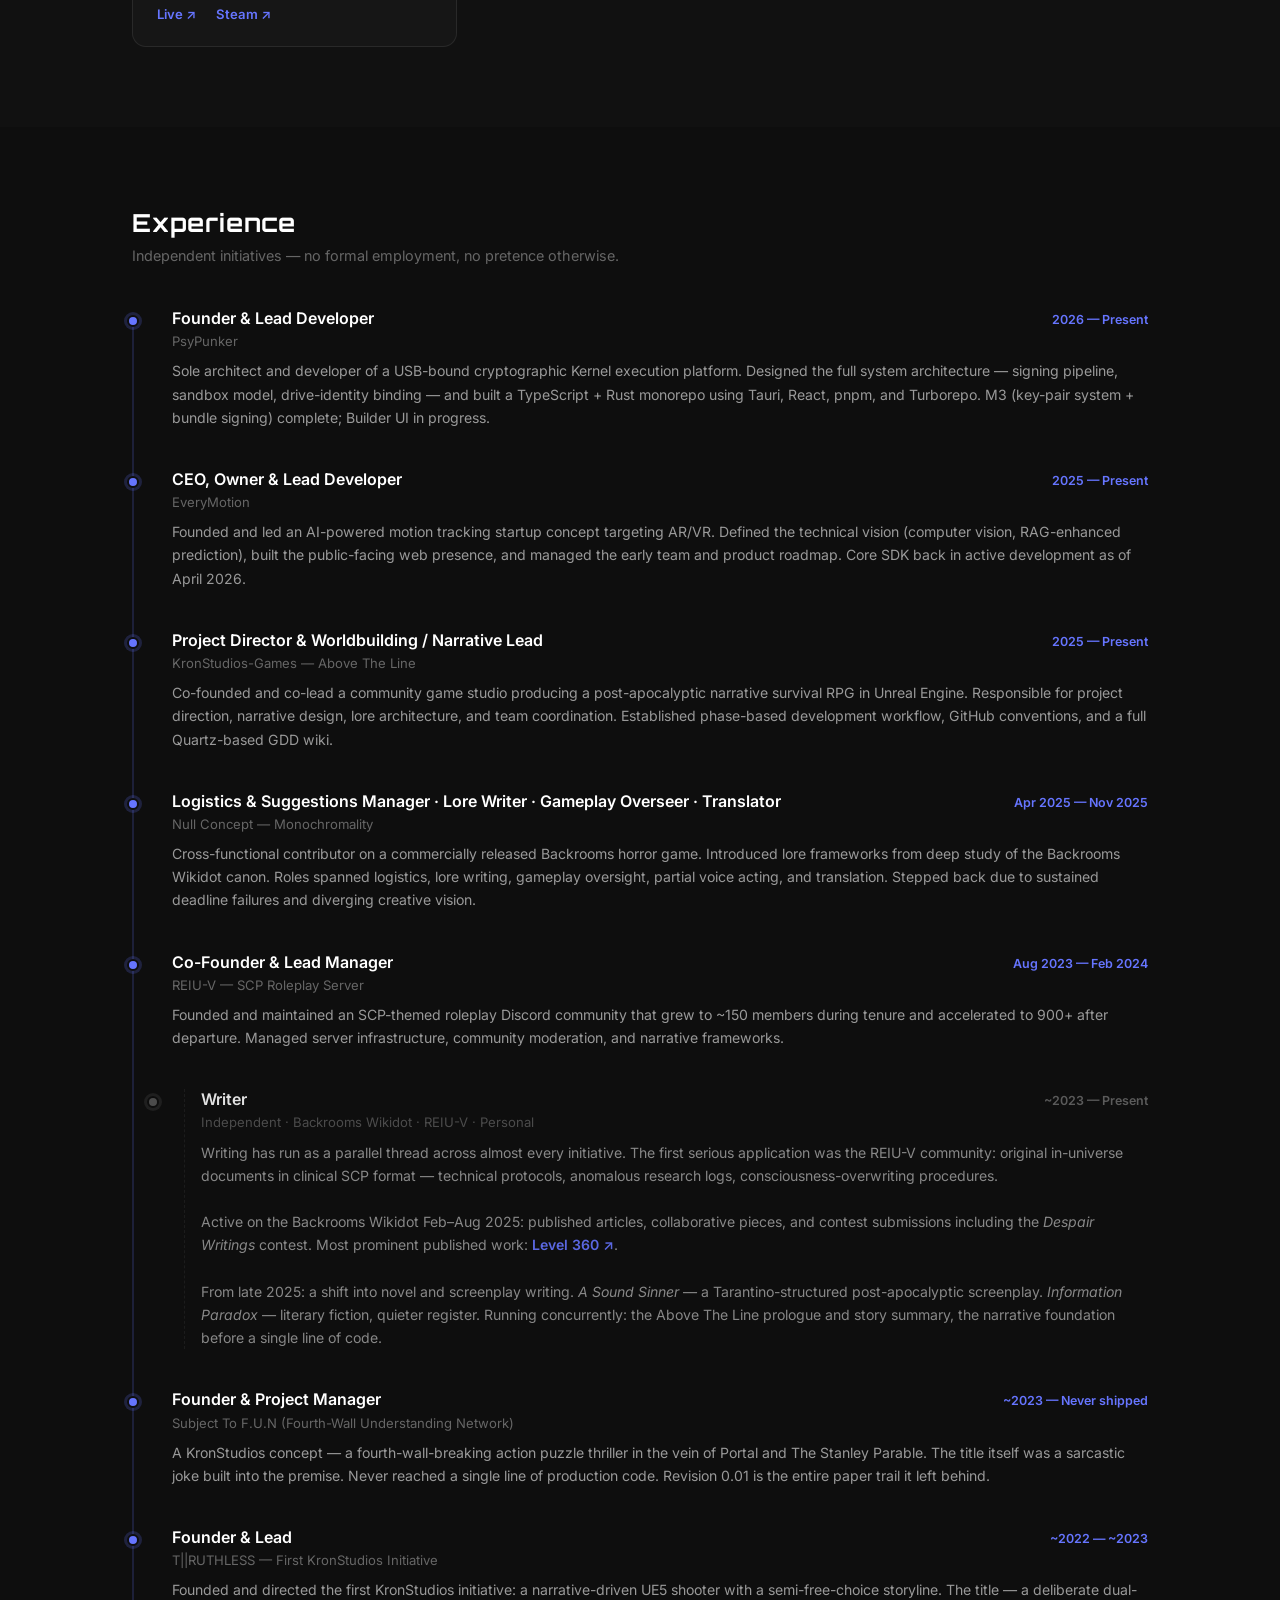
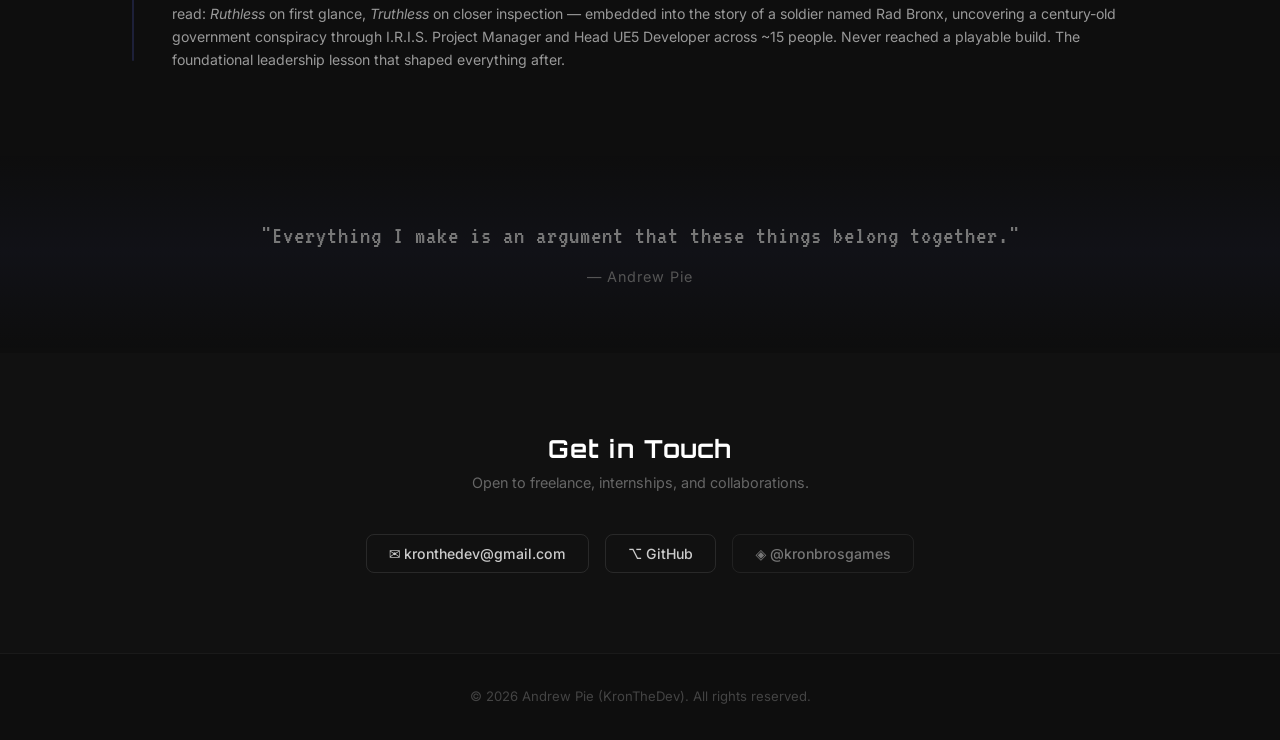
==== commit 222d6d67: "feat: Capital Update — sync portfolio with current project state - PsyPunker: add Tauri, React, Rust" ====
--- a/index.html
+++ b/index.html
@@ -118,6 +118,8 @@
           <h3 data-i18n="sg_frameworks">Frameworks / Runtimes</h3>
           <div class="pill-row">
             <span class="pill">Unreal Engine</span>
+            <span class="pill">Tauri</span>
+            <span class="pill">React</span>
             <span class="pill">Node.js</span>
             <span class="pill">HuggingFace Transformers</span>
             <span class="pill">llama.cpp</span>
@@ -160,9 +162,9 @@
         <div class="project-card">
           <div class="project-top">
             <h3>EveryMotion</h3>
-            <span class="status-badge paused" data-i18n="badge_paused">WIP — Paused</span>
-          </div>
-          <p data-i18n="proj_em_desc">An AI-powered, controller-free motion tracking platform for AR/VR. Removes the barrier between user and virtual world — no sensors, no controllers — using computer vision and RAG-enhanced predictive modelling.</p>
+            <span class="status-badge" data-i18n="badge_active">Active — WIP</span>
+          </div>
+          <p data-i18n="proj_em_desc">An AI-powered, controller-free motion tracking platform for AR/VR. Removes the barrier between user and virtual world — no sensors, no controllers — using computer vision and RAG-enhanced predictive modelling. Core SDK back in active development.</p>
           <div class="pill-row sm">
             <span class="pill">HTML / CSS / JS</span>
             <span class="pill">Computer Vision</span>
@@ -179,10 +181,12 @@
             <h3>PsyPunker</h3>
             <span class="status-badge" data-i18n="badge_active">Active — WIP</span>
           </div>
-          <p data-i18n="proj_ps_desc">A dual-mode desktop platform for authoring, signing, and executing USB-bound Kernel bundles — sandboxed experiences cryptographically tied to the physical drive. When the drive leaves, the session ends. Zero trace on the host.</p>
+          <p data-i18n="proj_ps_desc">A dual-mode Tauri desktop application — a Builder (React + Monaco editor, compiler pipeline) and a Runner (Rust framing layer, WASM sandbox, fullscreen overlay). Kernels are signed bundles tied to the USB drive that issued them. Drive out, session gone, zero trace.</p>
           <div class="pill-row sm">
             <span class="pill">TypeScript</span>
-            <span class="pill">Node.js</span>
+            <span class="pill">Rust</span>
+            <span class="pill">Tauri</span>
+            <span class="pill">React</span>
             <span class="pill">Ed25519 + Argon2id</span>
             <span class="pill">Turborepo</span>
           </div>
@@ -243,7 +247,7 @@
               <span class="tl-date" data-i18n="exp1_date">2026 — Present</span>
             </div>
             <p class="tl-org" data-i18n="exp1_org">PsyPunker</p>
-            <p class="muted" data-i18n="exp1_desc">Sole architect and developer of a USB-bound cryptographic Kernel execution platform. Designed the full system architecture — signing pipeline, sandbox model, drive-identity binding — and built a TypeScript monorepo from scratch using pnpm and Turborepo.</p>
+            <p class="muted" data-i18n="exp1_desc">Sole architect and developer of a USB-bound cryptographic Kernel execution platform. Designed the full system architecture — signing pipeline, sandbox model, drive-identity binding — and built a TypeScript + Rust monorepo using Tauri, React, pnpm, and Turborepo. M3 (key-pair system + bundle signing) complete; Builder UI in progress.</p>
           </div>
         </div>
 
@@ -252,10 +256,10 @@
           <div class="tl-body">
             <div class="tl-header">
               <h3 data-i18n="exp2_role">CEO, Owner &amp; Lead Developer</h3>
-              <span class="tl-date" data-i18n="exp2_date">2025 — Present (paused)</span>
+              <span class="tl-date" data-i18n="exp2_date">2025 — Present</span>
             </div>
             <p class="tl-org" data-i18n="exp2_org">EveryMotion</p>
-            <p class="muted" data-i18n="exp2_desc">Founded and led an AI-powered motion tracking startup concept targeting AR/VR. Defined the technical vision (computer vision, RAG-enhanced prediction), built the public-facing web presence, and managed the early team and product roadmap.</p>
+            <p class="muted" data-i18n="exp2_desc">Founded and led an AI-powered motion tracking startup concept targeting AR/VR. Defined the technical vision (computer vision, RAG-enhanced prediction), built the public-facing web presence, and managed the early team and product roadmap. Core SDK back in active development as of April 2026.</p>
           </div>
         </div>
 
@@ -371,7 +375,7 @@
     </div>
   </div>
 
-  <script src="translations.js?v=1"></script>
+  <script src="translations.js?v=2"></script>
   <script src="script.js?v=3"></script>
 </body>
 </html>
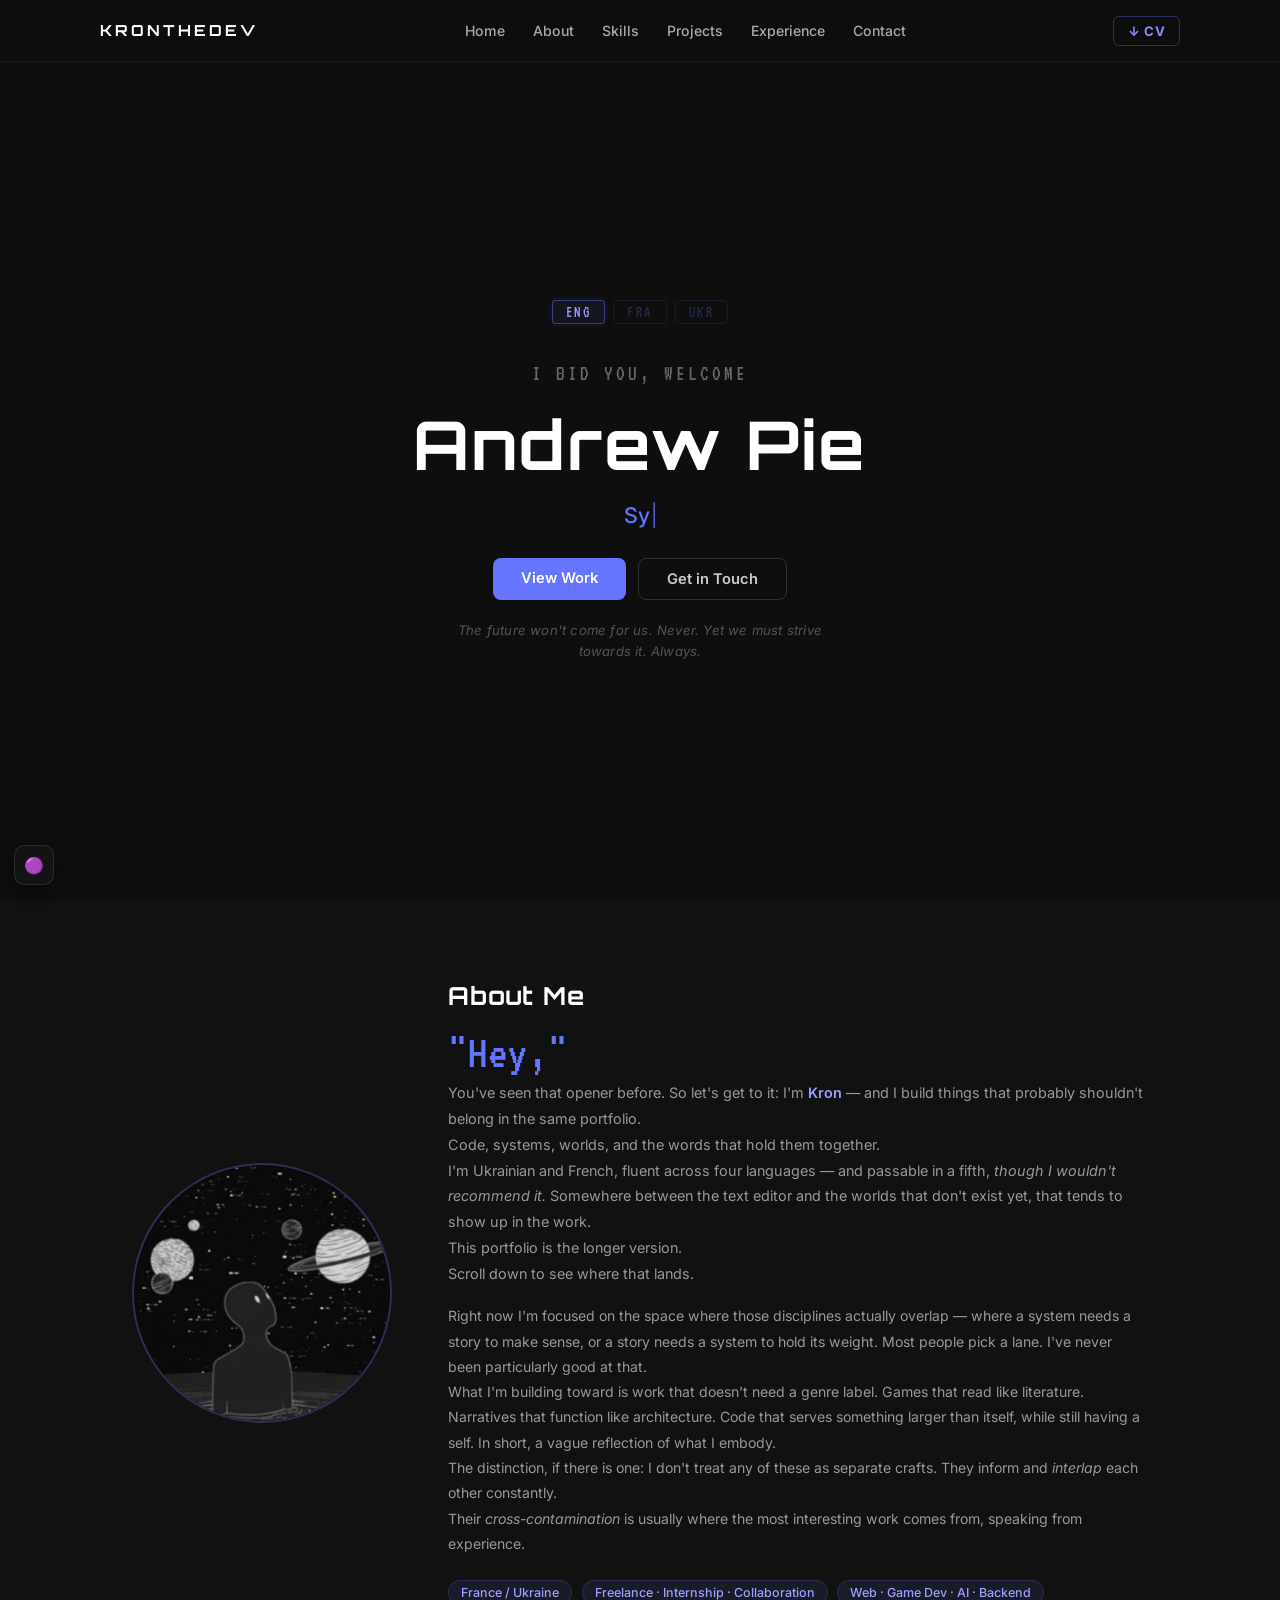
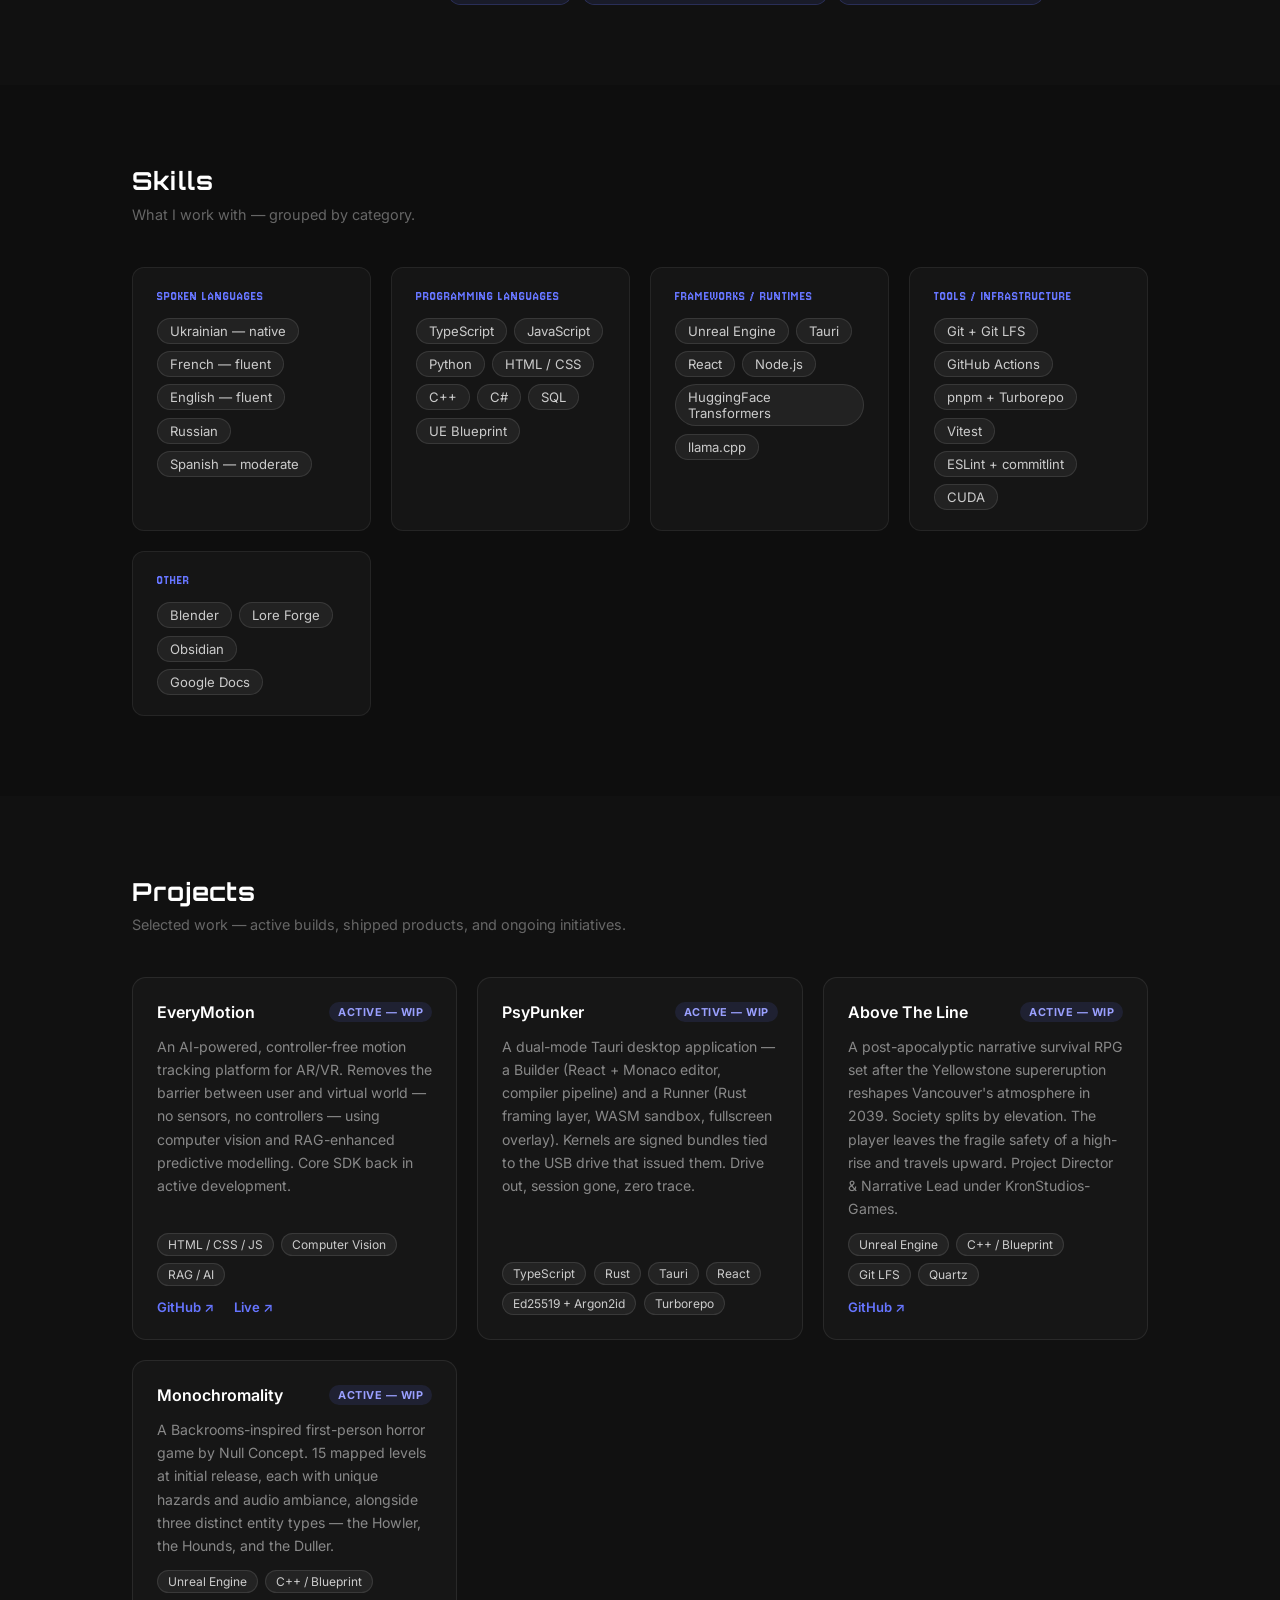
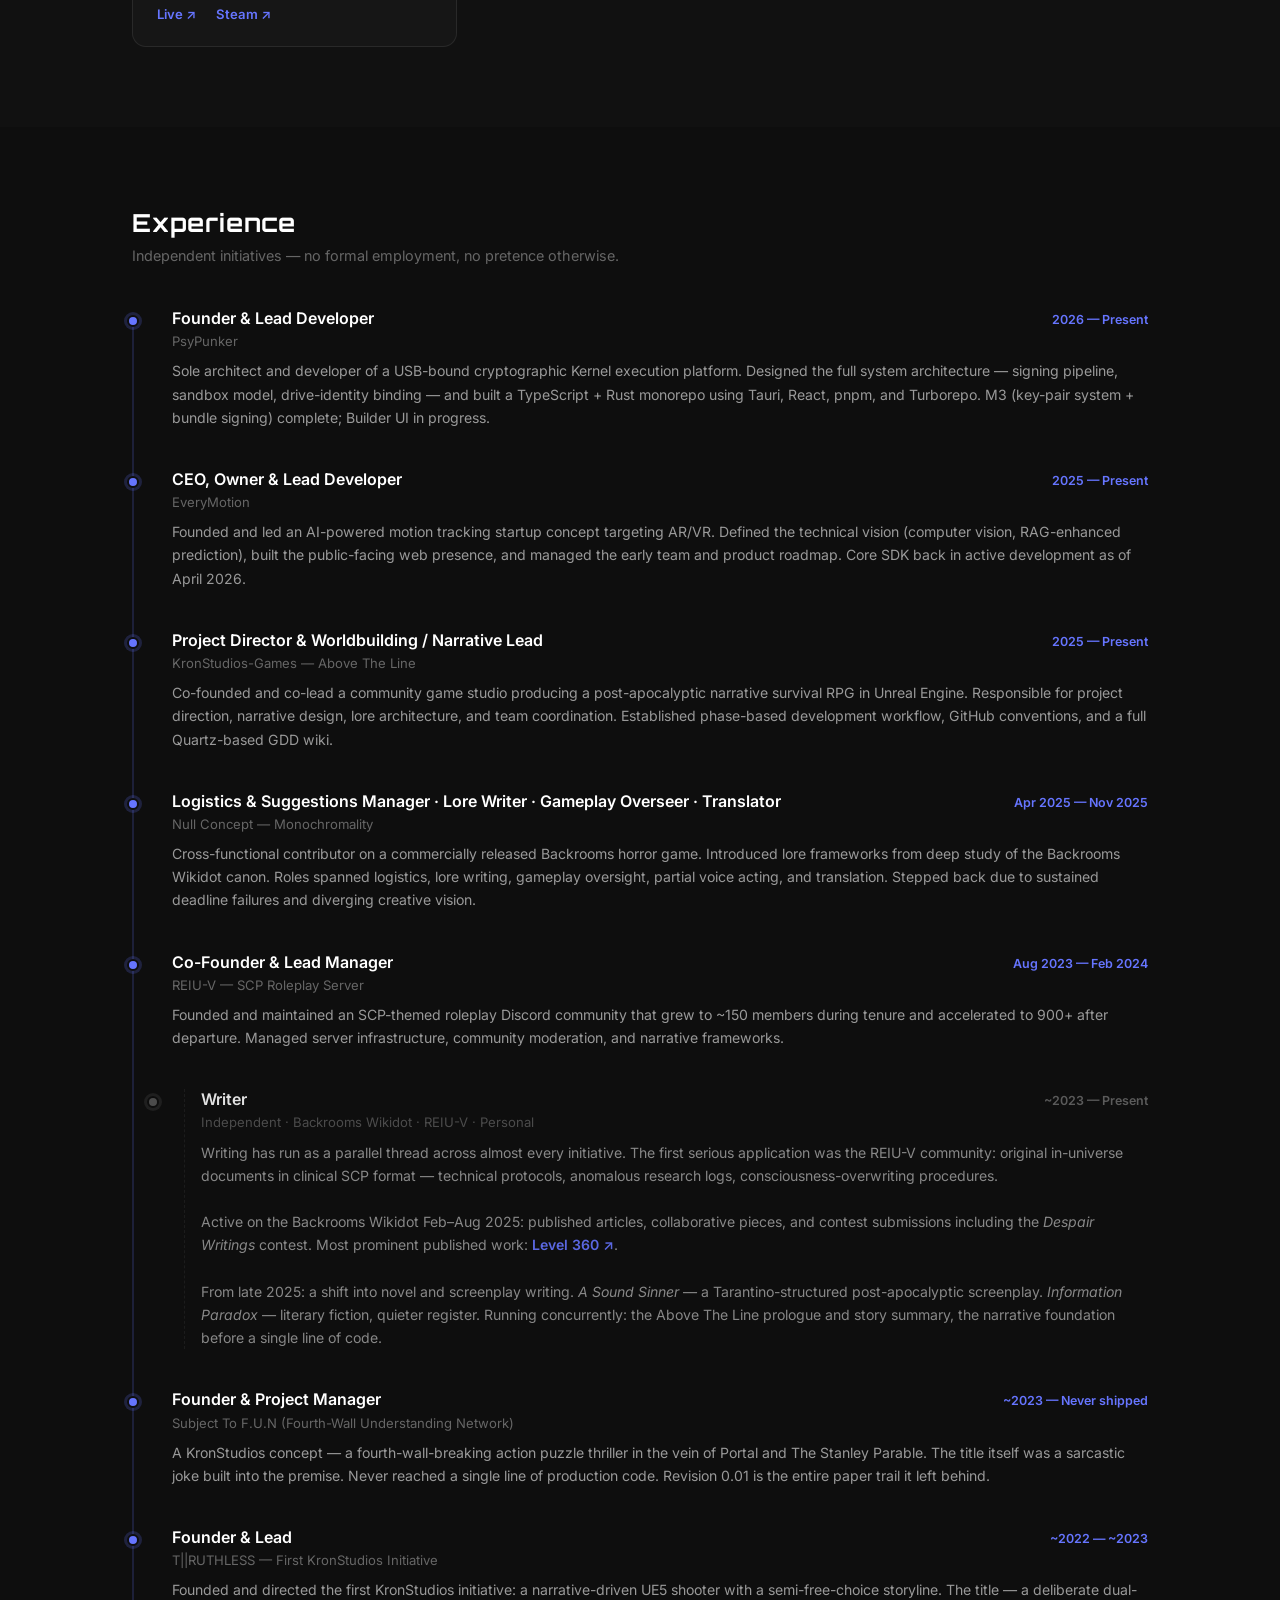
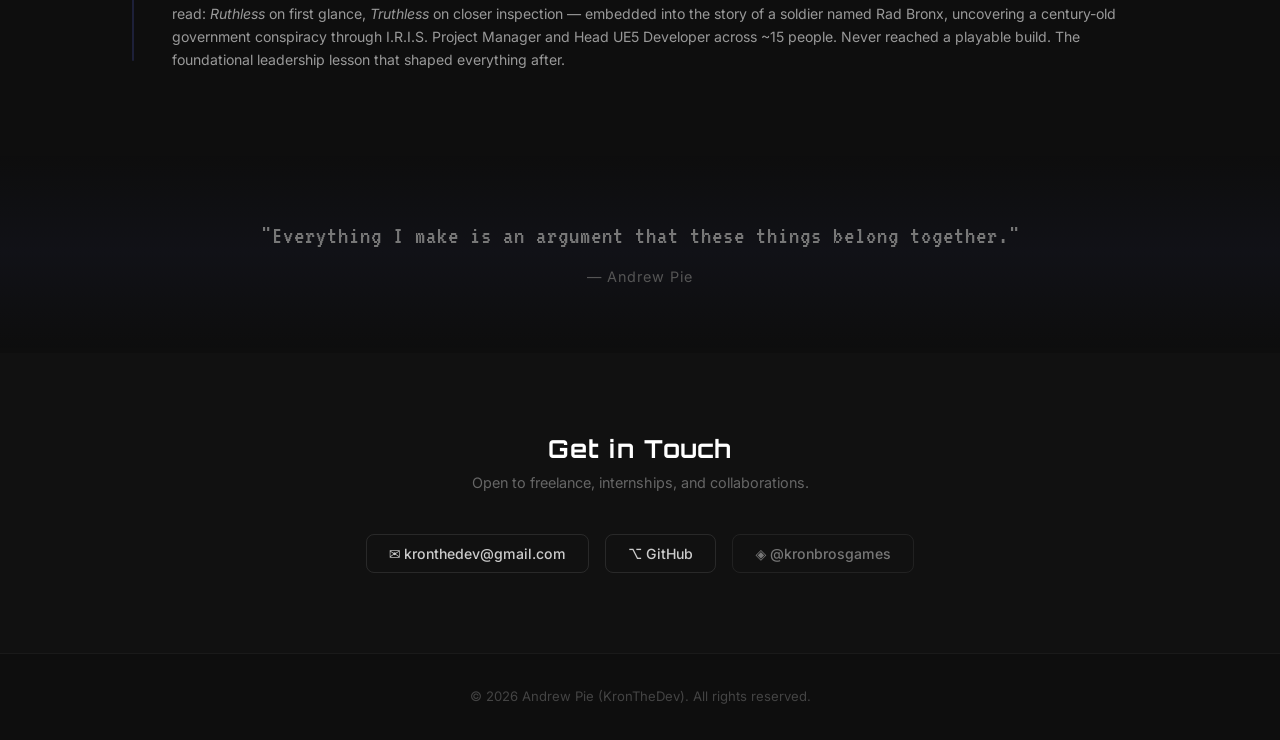
==== commit 8c859d1d: "Present PsyPunker without a link; settle open calls p11-p13 PsyPunker's repo is private, so the card" ====
--- a/index.html
+++ b/index.html
@@ -190,9 +190,6 @@
             <span class="pill">Ed25519 + Argon2id</span>
             <span class="pill">Turborepo</span>
           </div>
-          <div class="project-links">
-            <a href="https://github.com/KronTheDev/psypunker" target="_blank" rel="noopener">GitHub ↗</a>
-          </div>
         </div>
 
         <div class="project-card">
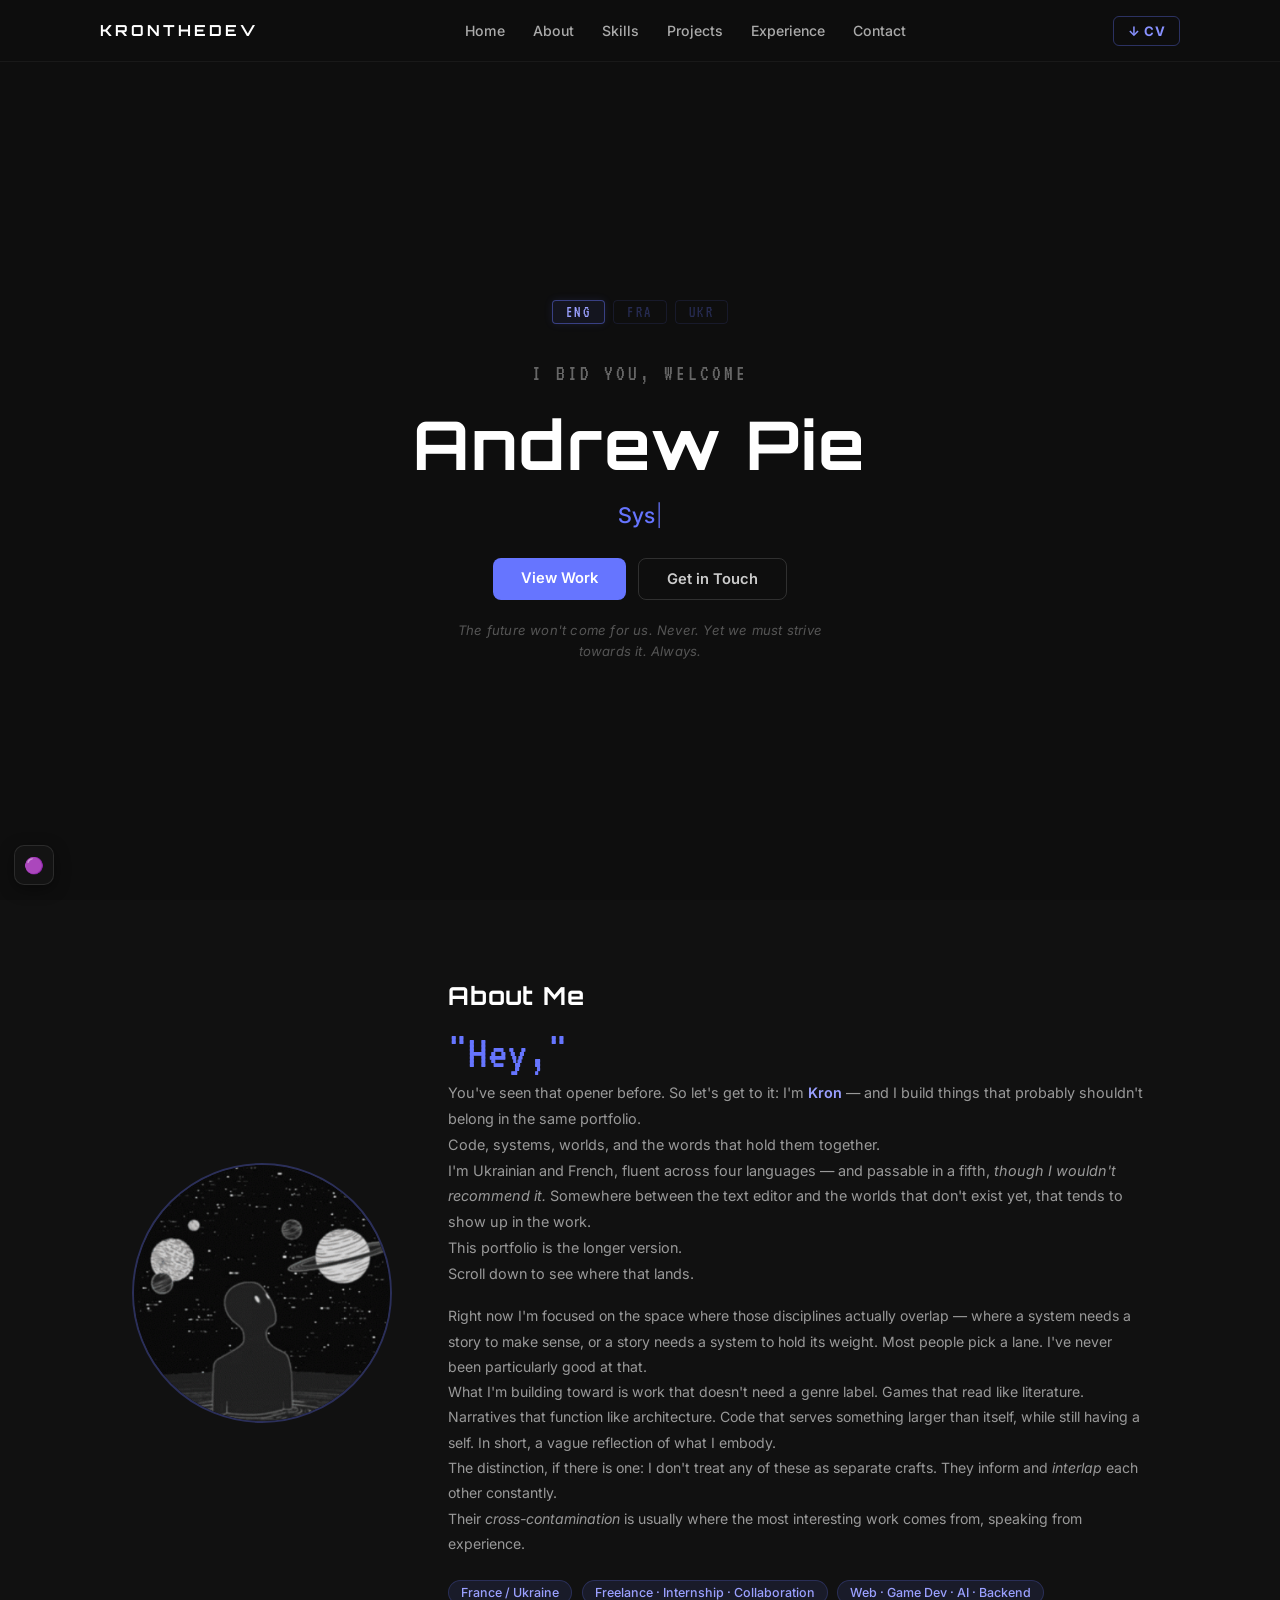
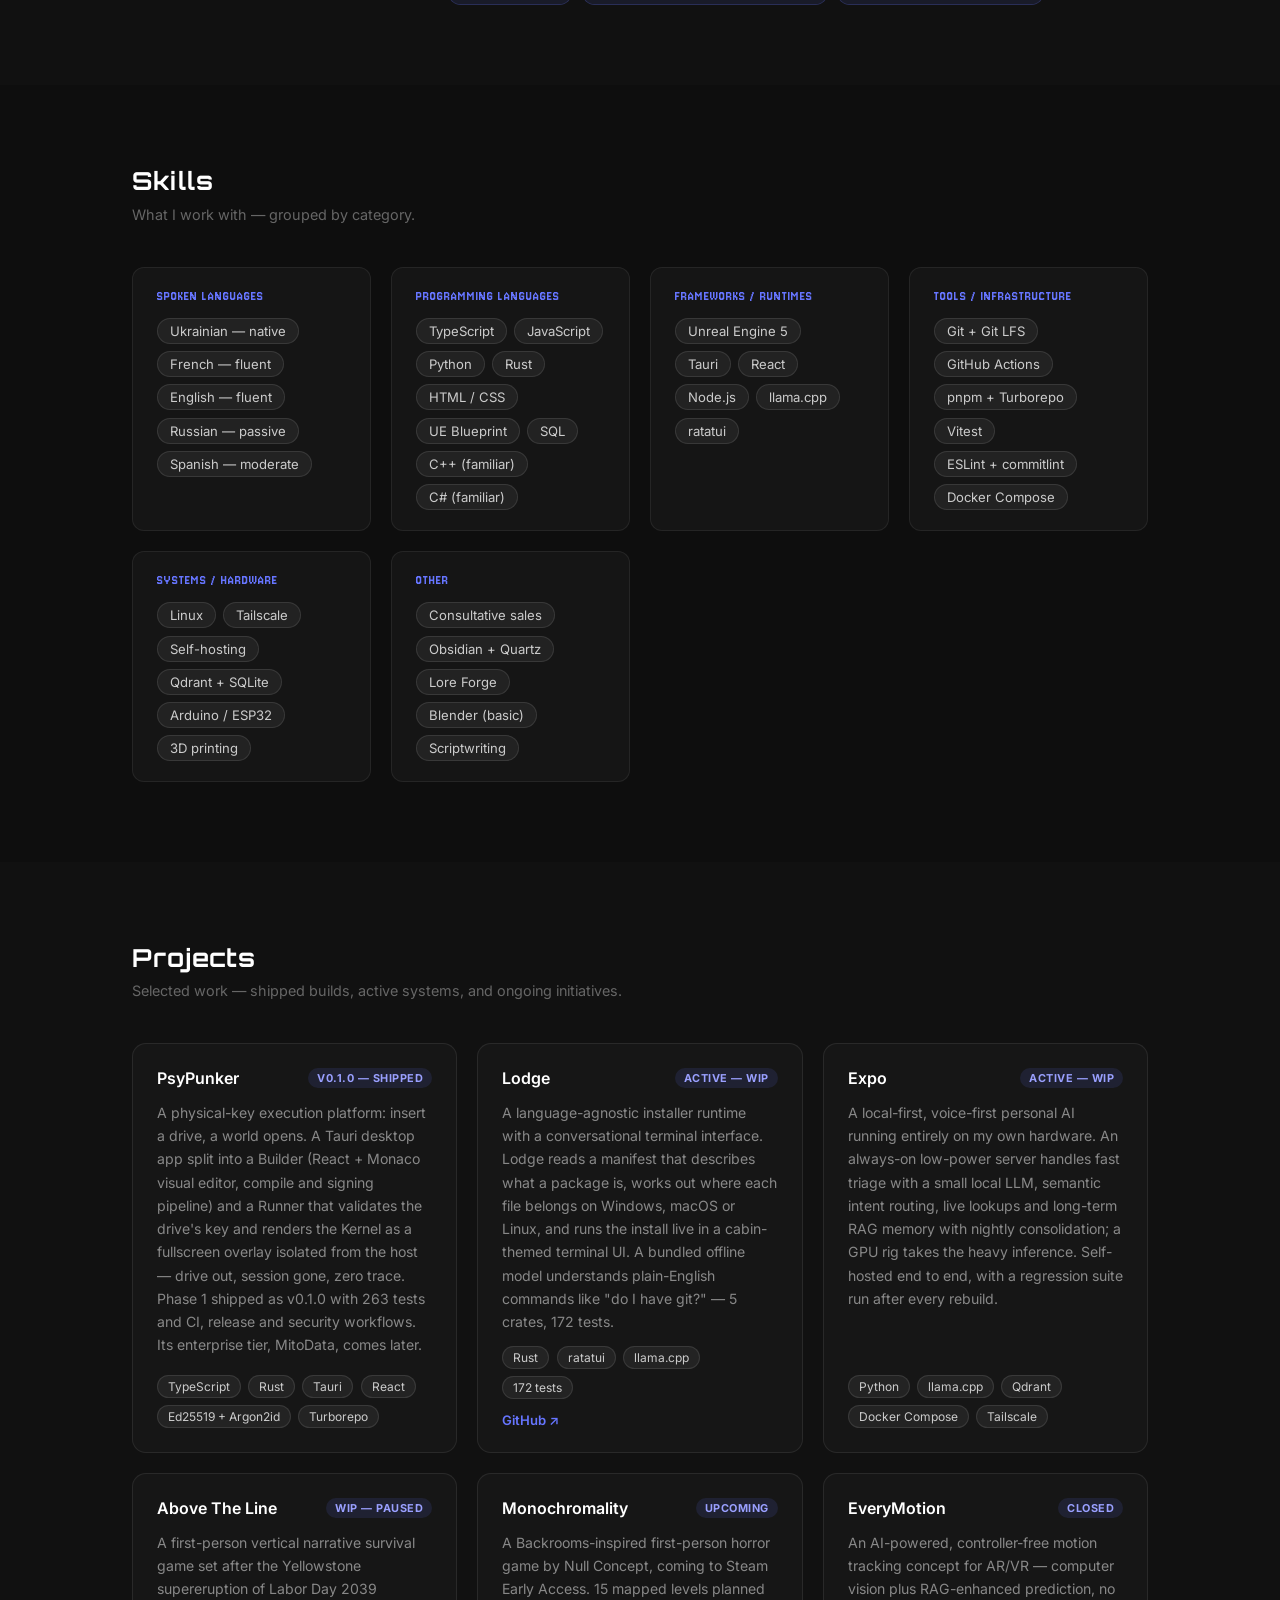
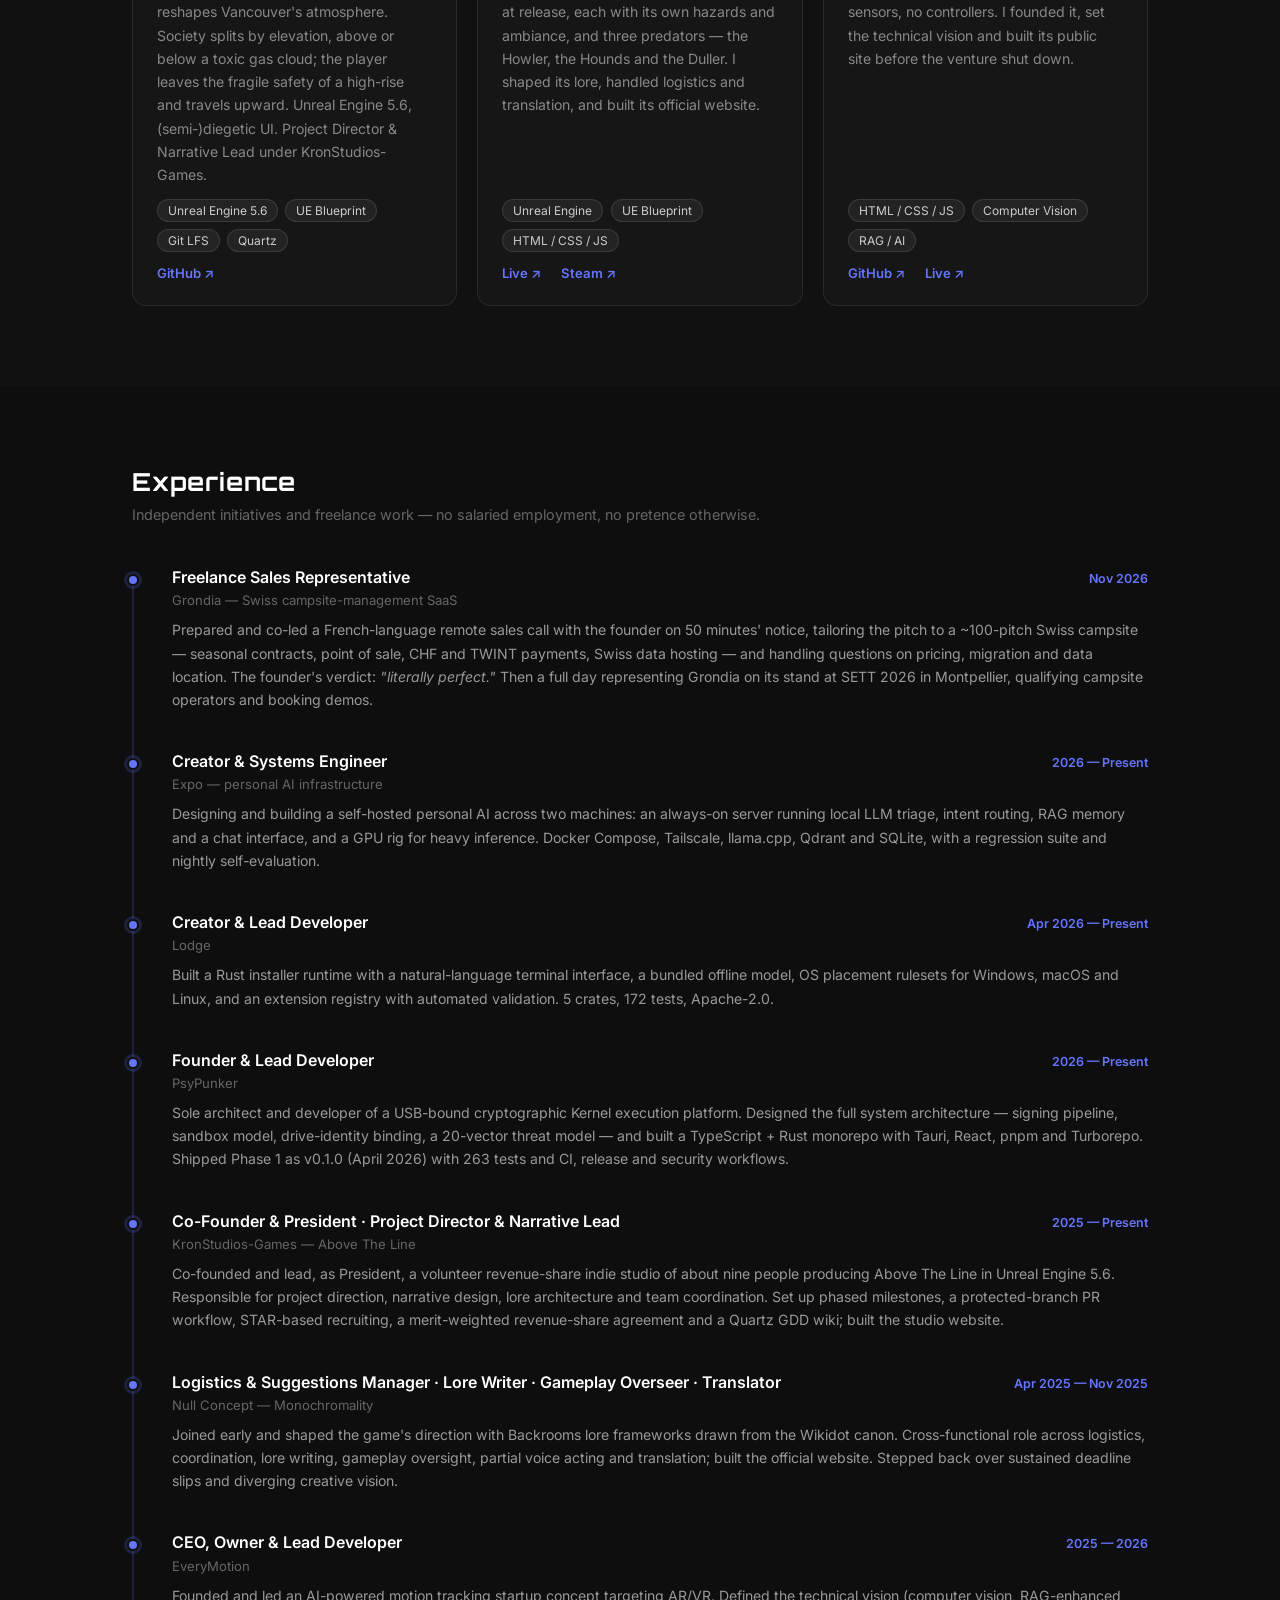
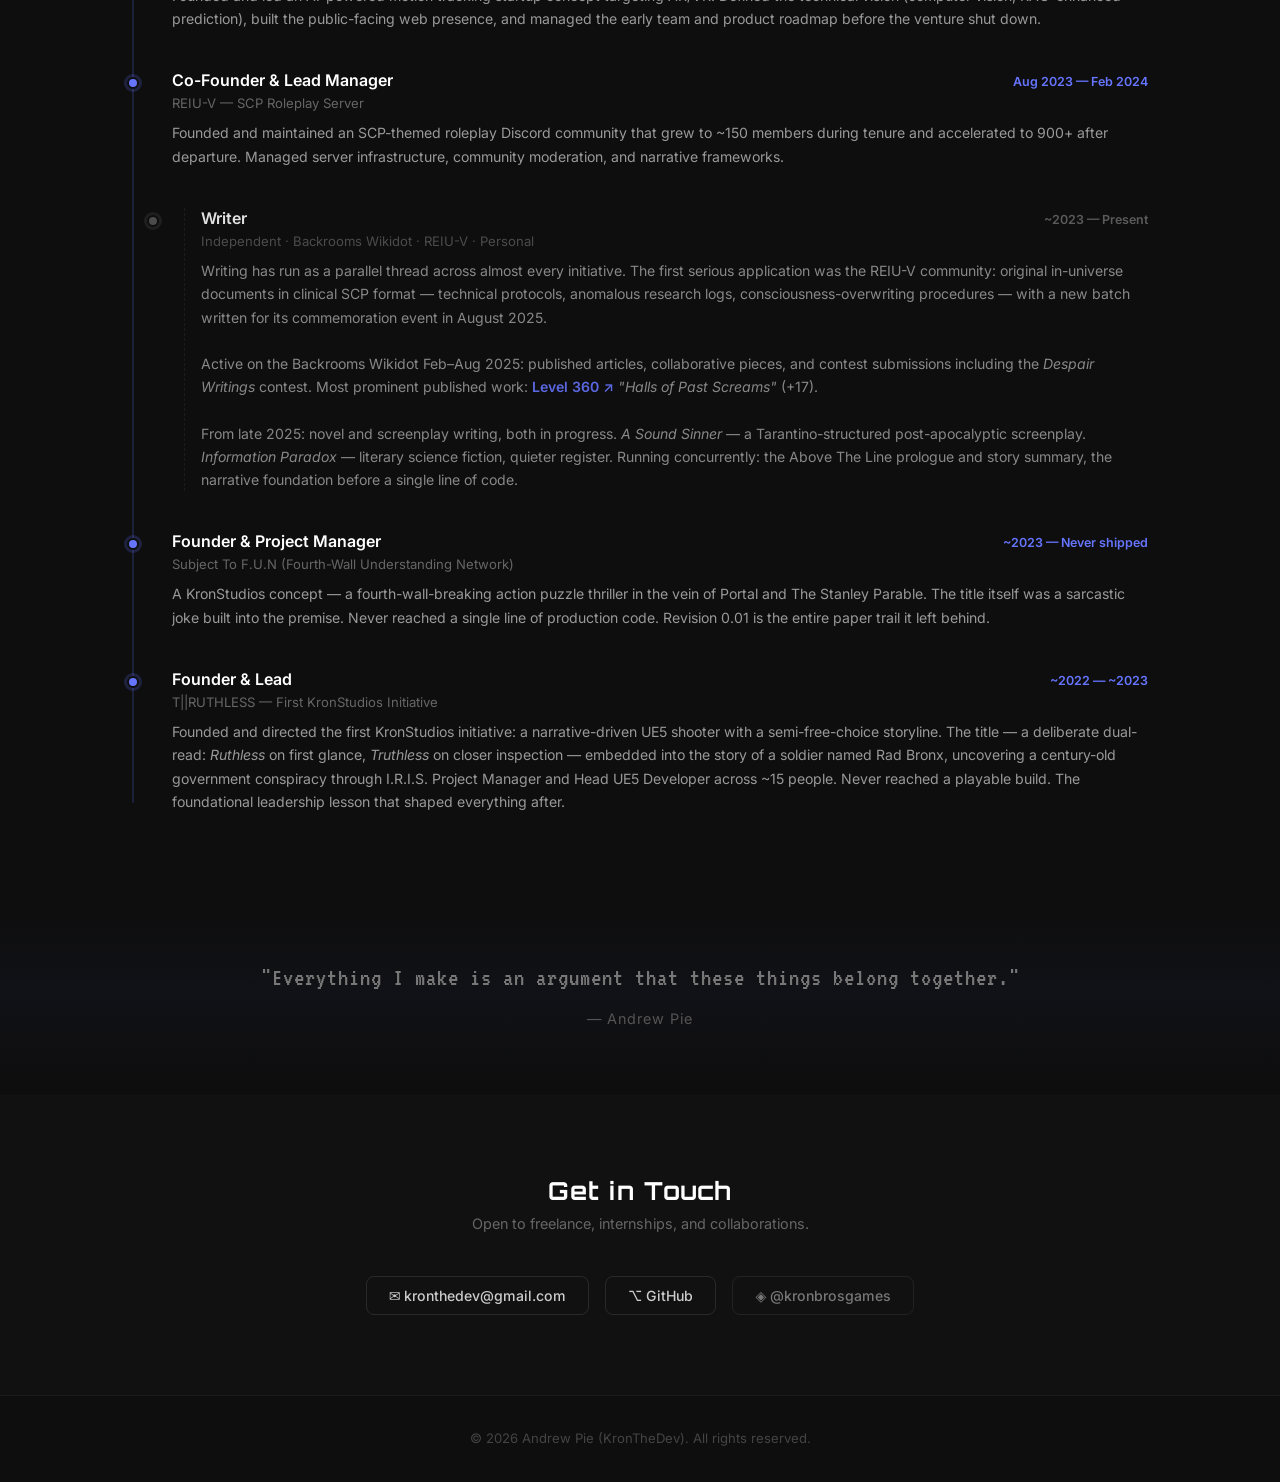
==== commit f9652e4d: "Render portfolio content onto the site (EN/FR/UK + CVs) Add tools/build_site.py, which writes the Sk" ====
--- a/index.html
+++ b/index.html
@@ -95,7 +95,7 @@
             <span class="pill" data-i18n="lang_uk">Ukrainian — native</span>
             <span class="pill" data-i18n="lang_fr">French — fluent</span>
             <span class="pill" data-i18n="lang_en">English — fluent</span>
-            <span class="pill" data-i18n="lang_ru">Russian</span>
+            <span class="pill" data-i18n="lang_ru">Russian — passive</span>
             <span class="pill" data-i18n="lang_es">Spanish — moderate</span>
           </div>
         </div>
@@ -106,23 +106,24 @@
             <span class="pill">TypeScript</span>
             <span class="pill">JavaScript</span>
             <span class="pill">Python</span>
+            <span class="pill">Rust</span>
             <span class="pill">HTML / CSS</span>
-            <span class="pill">C++</span>
-            <span class="pill">C#</span>
+            <span class="pill">UE Blueprint</span>
             <span class="pill">SQL</span>
-            <span class="pill">UE Blueprint</span>
+            <span class="pill" data-i18n="sk_cpp">C++ (familiar)</span>
+            <span class="pill" data-i18n="sk_cs">C# (familiar)</span>
           </div>
         </div>
 
         <div class="skill-group">
           <h3 data-i18n="sg_frameworks">Frameworks / Runtimes</h3>
           <div class="pill-row">
-            <span class="pill">Unreal Engine</span>
+            <span class="pill">Unreal Engine 5</span>
             <span class="pill">Tauri</span>
             <span class="pill">React</span>
             <span class="pill">Node.js</span>
-            <span class="pill">HuggingFace Transformers</span>
             <span class="pill">llama.cpp</span>
+            <span class="pill">ratatui</span>
           </div>
         </div>
 
@@ -134,17 +135,30 @@
             <span class="pill">pnpm + Turborepo</span>
             <span class="pill">Vitest</span>
             <span class="pill">ESLint + commitlint</span>
-            <span class="pill">CUDA</span>
+            <span class="pill">Docker Compose</span>
+          </div>
+        </div>
+
+        <div class="skill-group">
+          <h3 data-i18n="sg_systems">Systems / Hardware</h3>
+          <div class="pill-row">
+            <span class="pill">Linux</span>
+            <span class="pill">Tailscale</span>
+            <span class="pill" data-i18n="sk_selfhost">Self-hosting</span>
+            <span class="pill">Qdrant + SQLite</span>
+            <span class="pill">Arduino / ESP32</span>
+            <span class="pill" data-i18n="sk_print">3D printing</span>
           </div>
         </div>
 
         <div class="skill-group">
           <h3 data-i18n="sg_other">Other</h3>
           <div class="pill-row">
-            <span class="pill">Blender</span>
+            <span class="pill" data-i18n="sk_sales">Consultative sales</span>
+            <span class="pill">Obsidian + Quartz</span>
             <span class="pill">Lore Forge</span>
-            <span class="pill">Obsidian</span>
-            <span class="pill">Google Docs</span>
+            <span class="pill" data-i18n="sk_blender">Blender (basic)</span>
+            <span class="pill" data-i18n="sk_gdocs">Scriptwriting</span>
           </div>
         </div>
 
@@ -156,32 +170,15 @@
   <section id="projects" class="section-alt">
     <div class="inner">
       <h2 data-i18n="projects_heading">Projects</h2>
-      <p class="section-sub" data-i18n="projects_sub">Selected work — active builds, shipped products, and ongoing initiatives.</p>
+      <p class="section-sub" data-i18n="projects_sub">Selected work — shipped builds, active systems, and ongoing initiatives.</p>
       <div class="projects-grid">
 
         <div class="project-card">
           <div class="project-top">
-            <h3>EveryMotion</h3>
-            <span class="status-badge" data-i18n="badge_active">Active — WIP</span>
-          </div>
-          <p data-i18n="proj_em_desc">An AI-powered, controller-free motion tracking platform for AR/VR. Removes the barrier between user and virtual world — no sensors, no controllers — using computer vision and RAG-enhanced predictive modelling. Core SDK back in active development.</p>
-          <div class="pill-row sm">
-            <span class="pill">HTML / CSS / JS</span>
-            <span class="pill">Computer Vision</span>
-            <span class="pill">RAG / AI</span>
-          </div>
-          <div class="project-links">
-            <a href="https://github.com/KronTheDev/everymotion.github.io" target="_blank" rel="noopener">GitHub ↗</a>
-            <a href="https://kronthedev.github.io/everymotion.github.io/" target="_blank" rel="noopener">Live ↗</a>
-          </div>
-        </div>
-
-        <div class="project-card">
-          <div class="project-top">
             <h3>PsyPunker</h3>
-            <span class="status-badge" data-i18n="badge_active">Active — WIP</span>
-          </div>
-          <p data-i18n="proj_ps_desc">A dual-mode Tauri desktop application — a Builder (React + Monaco editor, compiler pipeline) and a Runner (Rust framing layer, WASM sandbox, fullscreen overlay). Kernels are signed bundles tied to the USB drive that issued them. Drive out, session gone, zero trace.</p>
+            <span class="status-badge" data-i18n="badge_v01">v0.1.0 — Shipped</span>
+          </div>
+          <p data-i18n="proj_ps_desc">A physical-key execution platform: insert a drive, a world opens. A Tauri desktop app split into a Builder (React + Monaco visual editor, compile and signing pipeline) and a Runner that validates the drive's key and renders the Kernel as a fullscreen overlay isolated from the host — drive out, session gone, zero trace. Phase 1 shipped as v0.1.0 with 263 tests and CI, release and security workflows. Its enterprise tier, MitoData, comes later.</p>
           <div class="pill-row sm">
             <span class="pill">TypeScript</span>
             <span class="pill">Rust</span>
@@ -194,13 +191,45 @@
 
         <div class="project-card">
           <div class="project-top">
+            <h3>Lodge</h3>
+            <span class="status-badge" data-i18n="badge_active">Active — WIP</span>
+          </div>
+          <p data-i18n="proj_lodge_desc">A language-agnostic installer runtime with a conversational terminal interface. Lodge reads a manifest that describes what a package is, works out where each file belongs on Windows, macOS or Linux, and runs the install live in a cabin-themed terminal UI. A bundled offline model understands plain-English commands like "do I have git?" — 5 crates, 172 tests.</p>
+          <div class="pill-row sm">
+            <span class="pill">Rust</span>
+            <span class="pill">ratatui</span>
+            <span class="pill">llama.cpp</span>
+            <span class="pill">172 tests</span>
+          </div>
+          <div class="project-links">
+            <a href="https://github.com/KronTheDev/lodge" target="_blank" rel="noopener">GitHub ↗</a>
+          </div>
+        </div>
+
+        <div class="project-card">
+          <div class="project-top">
+            <h3>Expo</h3>
+            <span class="status-badge" data-i18n="badge_active">Active — WIP</span>
+          </div>
+          <p data-i18n="proj_expo_desc">A local-first, voice-first personal AI running entirely on my own hardware. An always-on low-power server handles fast triage with a small local LLM, semantic intent routing, live lookups and long-term RAG memory with nightly consolidation; a GPU rig takes the heavy inference. Self-hosted end to end, with a regression suite run after every rebuild.</p>
+          <div class="pill-row sm">
+            <span class="pill">Python</span>
+            <span class="pill">llama.cpp</span>
+            <span class="pill">Qdrant</span>
+            <span class="pill">Docker Compose</span>
+            <span class="pill">Tailscale</span>
+          </div>
+        </div>
+
+        <div class="project-card">
+          <div class="project-top">
             <h3>Above The Line</h3>
-            <span class="status-badge" data-i18n="badge_active">Active — WIP</span>
-          </div>
-          <p data-i18n="proj_atl_desc">A post-apocalyptic narrative survival RPG set after the Yellowstone supereruption reshapes Vancouver's atmosphere in 2039. Society splits by elevation. The player leaves the fragile safety of a high-rise and travels upward. Project Director & Narrative Lead under KronStudios-Games.</p>
-          <div class="pill-row sm">
-            <span class="pill">Unreal Engine</span>
-            <span class="pill">C++ / Blueprint</span>
+            <span class="status-badge" data-i18n="badge_paused">WIP — Paused</span>
+          </div>
+          <p data-i18n="proj_atl_desc">A first-person vertical narrative survival game set after the Yellowstone supereruption of Labor Day 2039 reshapes Vancouver's atmosphere. Society splits by elevation, above or below a toxic gas cloud; the player leaves the fragile safety of a high-rise and travels upward. Unreal Engine 5.6, (semi-)diegetic UI. Project Director &amp; Narrative Lead under KronStudios-Games.</p>
+          <div class="pill-row sm">
+            <span class="pill">Unreal Engine 5.6</span>
+            <span class="pill">UE Blueprint</span>
             <span class="pill">Git LFS</span>
             <span class="pill">Quartz</span>
           </div>
@@ -212,16 +241,34 @@
         <div class="project-card">
           <div class="project-top">
             <h3>Monochromality</h3>
-            <span class="status-badge" data-i18n="badge_active">Active — WIP</span>
-          </div>
-          <p data-i18n="proj_mono_desc">A Backrooms-inspired first-person horror game by Null Concept. 15 mapped levels at initial release, each with unique hazards and audio ambiance, alongside three distinct entity types — the Howler, the Hounds, and the Duller.</p>
+            <span class="status-badge" data-i18n="badge_upcoming">Upcoming</span>
+          </div>
+          <p data-i18n="proj_mono_desc">A Backrooms-inspired first-person horror game by Null Concept, coming to Steam Early Access. 15 mapped levels planned at release, each with its own hazards and ambiance, and three predators — the Howler, the Hounds and the Duller. I shaped its lore, handled logistics and translation, and built its official website.</p>
           <div class="pill-row sm">
             <span class="pill">Unreal Engine</span>
-            <span class="pill">C++ / Blueprint</span>
+            <span class="pill">UE Blueprint</span>
+            <span class="pill">HTML / CSS / JS</span>
           </div>
           <div class="project-links">
             <a href="https://kronthedev.github.io/monochromality/" target="_blank" rel="noopener">Live ↗</a>
             <a href="https://store.steampowered.com/app/3744840/Monochromality/" target="_blank" rel="noopener">Steam ↗</a>
+          </div>
+        </div>
+
+        <div class="project-card">
+          <div class="project-top">
+            <h3>EveryMotion</h3>
+            <span class="status-badge" data-i18n="badge_closed">Closed</span>
+          </div>
+          <p data-i18n="proj_em_desc">An AI-powered, controller-free motion tracking concept for AR/VR — computer vision plus RAG-enhanced prediction, no sensors, no controllers. I founded it, set the technical vision and built its public site before the venture shut down.</p>
+          <div class="pill-row sm">
+            <span class="pill">HTML / CSS / JS</span>
+            <span class="pill">Computer Vision</span>
+            <span class="pill">RAG / AI</span>
+          </div>
+          <div class="project-links">
+            <a href="https://github.com/KronTheDev/everymotion.github.io" target="_blank" rel="noopener">GitHub ↗</a>
+            <a href="https://kronthedev.github.io/everymotion.github.io/" target="_blank" rel="noopener">Live ↗</a>
           </div>
         </div>
 
@@ -233,103 +280,138 @@
   <section id="experience" class="section-base">
     <div class="inner">
       <h2 data-i18n="experience_heading">Experience</h2>
-      <p class="section-sub" data-i18n="experience_sub">Independent initiatives — no formal employment, no pretence otherwise.</p>
+      <p class="section-sub" data-i18n="experience_sub">Independent initiatives and freelance work — no salaried employment, no pretence otherwise.</p>
       <div class="timeline">
 
         <div class="tl-item">
           <div class="tl-dot"></div>
           <div class="tl-body">
             <div class="tl-header">
-              <h3 data-i18n="exp1_role">Founder &amp; Lead Developer</h3>
-              <span class="tl-date" data-i18n="exp1_date">2026 — Present</span>
-            </div>
-            <p class="tl-org" data-i18n="exp1_org">PsyPunker</p>
-            <p class="muted" data-i18n="exp1_desc">Sole architect and developer of a USB-bound cryptographic Kernel execution platform. Designed the full system architecture — signing pipeline, sandbox model, drive-identity binding — and built a TypeScript + Rust monorepo using Tauri, React, pnpm, and Turborepo. M3 (key-pair system + bundle signing) complete; Builder UI in progress.</p>
-          </div>
-        </div>
-
-        <div class="tl-item">
-          <div class="tl-dot"></div>
-          <div class="tl-body">
-            <div class="tl-header">
-              <h3 data-i18n="exp2_role">CEO, Owner &amp; Lead Developer</h3>
-              <span class="tl-date" data-i18n="exp2_date">2025 — Present</span>
-            </div>
-            <p class="tl-org" data-i18n="exp2_org">EveryMotion</p>
-            <p class="muted" data-i18n="exp2_desc">Founded and led an AI-powered motion tracking startup concept targeting AR/VR. Defined the technical vision (computer vision, RAG-enhanced prediction), built the public-facing web presence, and managed the early team and product roadmap. Core SDK back in active development as of April 2026.</p>
-          </div>
-        </div>
-
-        <div class="tl-item">
-          <div class="tl-dot"></div>
-          <div class="tl-body">
-            <div class="tl-header">
-              <h3 data-i18n="exp3_role">Project Director &amp; Worldbuilding / Narrative Lead</h3>
-              <span class="tl-date" data-i18n="exp3_date">2025 — Present</span>
-            </div>
-            <p class="tl-org" data-i18n="exp3_org">KronStudios-Games — Above The Line</p>
-            <p class="muted" data-i18n="exp3_desc">Co-founded and co-lead a community game studio producing a post-apocalyptic narrative survival RPG in Unreal Engine. Responsible for project direction, narrative design, lore architecture, and team coordination. Established phase-based development workflow, GitHub conventions, and a full Quartz-based GDD wiki.</p>
-          </div>
-        </div>
-
-        <div class="tl-item">
-          <div class="tl-dot"></div>
-          <div class="tl-body">
-            <div class="tl-header">
-              <h3 data-i18n="exp4_role">Logistics &amp; Suggestions Manager · Lore Writer · Gameplay Overseer · Translator</h3>
-              <span class="tl-date" data-i18n="exp4_date">Apr 2025 — Nov 2025</span>
-            </div>
-            <p class="tl-org" data-i18n="exp4_org">Null Concept — Monochromality</p>
-            <p class="muted" data-i18n="exp4_desc">Cross-functional contributor on a commercially released Backrooms horror game. Introduced lore frameworks from deep study of the Backrooms Wikidot canon. Roles spanned logistics, lore writing, gameplay oversight, partial voice acting, and translation. Stepped back due to sustained deadline failures and diverging creative vision.</p>
-          </div>
-        </div>
-
-        <div class="tl-item">
-          <div class="tl-dot"></div>
-          <div class="tl-body">
-            <div class="tl-header">
-              <h3 data-i18n="exp5_role">Co-Founder &amp; Lead Manager</h3>
-              <span class="tl-date" data-i18n="exp5_date">Aug 2023 — Feb 2024</span>
-            </div>
-            <p class="tl-org" data-i18n="exp5_org">REIU-V — SCP Roleplay Server</p>
-            <p class="muted" data-i18n="exp5_desc">Founded and maintained an SCP-themed roleplay Discord community that grew to ~150 members during tenure and accelerated to 900+ after departure. Managed server infrastructure, community moderation, and narrative frameworks.</p>
-          </div>
-        </div>
-
-        <!-- Writing — parallel thread -->
+              <h3 data-i18n="exp_gr_role">Freelance Sales Representative</h3>
+              <span class="tl-date" data-i18n="exp_gr_date">Nov 2026</span>
+            </div>
+            <p class="tl-org" data-i18n="exp_gr_org">Grondia — Swiss campsite-management SaaS</p>
+            <p class="muted" data-i18n-html="exp_gr_desc">Prepared and co-led a French-language remote sales call with the founder on 50 minutes' notice, tailoring the pitch to a ~100-pitch Swiss campsite — seasonal contracts, point of sale, CHF and TWINT payments, Swiss data hosting — and handling questions on pricing, migration and data location. The founder's verdict: <em>"literally perfect."</em> Then a full day representing Grondia on its stand at SETT 2026 in Montpellier, qualifying campsite operators and booking demos.</p>
+          </div>
+        </div>
+
+        <div class="tl-item">
+          <div class="tl-dot"></div>
+          <div class="tl-body">
+            <div class="tl-header">
+              <h3 data-i18n="exp_expo_role">Creator &amp; Systems Engineer</h3>
+              <span class="tl-date" data-i18n="exp_expo_date">2026 — Present</span>
+            </div>
+            <p class="tl-org" data-i18n="exp_expo_org">Expo — personal AI infrastructure</p>
+            <p class="muted" data-i18n="exp_expo_desc">Designing and building a self-hosted personal AI across two machines: an always-on server running local LLM triage, intent routing, RAG memory and a chat interface, and a GPU rig for heavy inference. Docker Compose, Tailscale, llama.cpp, Qdrant and SQLite, with a regression suite and nightly self-evaluation.</p>
+          </div>
+        </div>
+
+        <div class="tl-item">
+          <div class="tl-dot"></div>
+          <div class="tl-body">
+            <div class="tl-header">
+              <h3 data-i18n="exp_lodge_role">Creator &amp; Lead Developer</h3>
+              <span class="tl-date" data-i18n="exp_lodge_date">Apr 2026 — Present</span>
+            </div>
+            <p class="tl-org" data-i18n="exp_lodge_org">Lodge</p>
+            <p class="muted" data-i18n="exp_lodge_desc">Built a Rust installer runtime with a natural-language terminal interface, a bundled offline model, OS placement rulesets for Windows, macOS and Linux, and an extension registry with automated validation. 5 crates, 172 tests, Apache-2.0.</p>
+          </div>
+        </div>
+
+        <div class="tl-item">
+          <div class="tl-dot"></div>
+          <div class="tl-body">
+            <div class="tl-header">
+              <h3 data-i18n="exp_ps_role">Founder &amp; Lead Developer</h3>
+              <span class="tl-date" data-i18n="exp_ps_date">2026 — Present</span>
+            </div>
+            <p class="tl-org" data-i18n="exp_ps_org">PsyPunker</p>
+            <p class="muted" data-i18n="exp_ps_desc">Sole architect and developer of a USB-bound cryptographic Kernel execution platform. Designed the full system architecture — signing pipeline, sandbox model, drive-identity binding, a 20-vector threat model — and built a TypeScript + Rust monorepo with Tauri, React, pnpm and Turborepo. Shipped Phase 1 as v0.1.0 (April 2026) with 263 tests and CI, release and security workflows.</p>
+          </div>
+        </div>
+
+        <div class="tl-item">
+          <div class="tl-dot"></div>
+          <div class="tl-body">
+            <div class="tl-header">
+              <h3 data-i18n="exp_ks_role">Co-Founder &amp; President · Project Director &amp; Narrative Lead</h3>
+              <span class="tl-date" data-i18n="exp_ks_date">2025 — Present</span>
+            </div>
+            <p class="tl-org" data-i18n="exp_ks_org">KronStudios-Games — Above The Line</p>
+            <p class="muted" data-i18n="exp_ks_desc">Co-founded and lead, as President, a volunteer revenue-share indie studio of about nine people producing Above The Line in Unreal Engine 5.6. Responsible for project direction, narrative design, lore architecture and team coordination. Set up phased milestones, a protected-branch PR workflow, STAR-based recruiting, a merit-weighted revenue-share agreement and a Quartz GDD wiki; built the studio website.</p>
+          </div>
+        </div>
+
+        <div class="tl-item">
+          <div class="tl-dot"></div>
+          <div class="tl-body">
+            <div class="tl-header">
+              <h3 data-i18n="exp_nc_role">Logistics &amp; Suggestions Manager · Lore Writer · Gameplay Overseer · Translator</h3>
+              <span class="tl-date" data-i18n="exp_nc_date">Apr 2025 — Nov 2025</span>
+            </div>
+            <p class="tl-org" data-i18n="exp_nc_org">Null Concept — Monochromality</p>
+            <p class="muted" data-i18n="exp_nc_desc">Joined early and shaped the game's direction with Backrooms lore frameworks drawn from the Wikidot canon. Cross-functional role across logistics, coordination, lore writing, gameplay oversight, partial voice acting and translation; built the official website. Stepped back over sustained deadline slips and diverging creative vision.</p>
+          </div>
+        </div>
+
+        <div class="tl-item">
+          <div class="tl-dot"></div>
+          <div class="tl-body">
+            <div class="tl-header">
+              <h3 data-i18n="exp_em_role">CEO, Owner &amp; Lead Developer</h3>
+              <span class="tl-date" data-i18n="exp_em_date">2025 — 2026</span>
+            </div>
+            <p class="tl-org" data-i18n="exp_em_org">EveryMotion</p>
+            <p class="muted" data-i18n="exp_em_desc">Founded and led an AI-powered motion tracking startup concept targeting AR/VR. Defined the technical vision (computer vision, RAG-enhanced prediction), built the public-facing web presence, and managed the early team and product roadmap before the venture shut down.</p>
+          </div>
+        </div>
+
+        <div class="tl-item">
+          <div class="tl-dot"></div>
+          <div class="tl-body">
+            <div class="tl-header">
+              <h3 data-i18n="exp_reiu_role">Co-Founder &amp; Lead Manager</h3>
+              <span class="tl-date" data-i18n="exp_reiu_date">Aug 2023 — Feb 2024</span>
+            </div>
+            <p class="tl-org" data-i18n="exp_reiu_org">REIU-V — SCP Roleplay Server</p>
+            <p class="muted" data-i18n="exp_reiu_desc">Founded and maintained an SCP-themed roleplay Discord community that grew to ~150 members during tenure and accelerated to 900+ after departure. Managed server infrastructure, community moderation, and narrative frameworks.</p>
+          </div>
+        </div>
+
         <div class="tl-item tl-writing">
           <div class="tl-dot tl-dot-writing"></div>
           <div class="tl-body">
             <div class="tl-header">
-              <h3 data-i18n="exp6_role">Writer</h3>
-              <span class="tl-date tl-date-writing" data-i18n="exp6_date">~2023 — Present</span>
-            </div>
-            <p class="tl-org tl-org-writing" data-i18n="exp6_org">Independent · Backrooms Wikidot · REIU-V · Personal</p>
-            <p class="muted" data-i18n-html="exp6_desc">Writing has run as a parallel thread across almost every initiative. The first serious application was the REIU-V community: original in-universe documents in clinical SCP format — technical protocols, anomalous research logs, consciousness-overwriting procedures.<br><br>Active on the Backrooms Wikidot Feb–Aug 2025: published articles, collaborative pieces, and contest submissions including the <em>Despair Writings</em> contest. Most prominent published work: <a href="https://backrooms-wiki.wikidot.com/level-360" target="_blank" rel="noopener" class="tl-link">Level 360 ↗</a>.<br><br>From late 2025: a shift into novel and screenplay writing. <em>A Sound Sinner</em> — a Tarantino-structured post-apocalyptic screenplay. <em>Information Paradox</em> — literary fiction, quieter register. Running concurrently: the Above The Line prologue and story summary, the narrative foundation before a single line of code.</p>
-          </div>
-        </div>
-
-        <div class="tl-item">
-          <div class="tl-dot"></div>
-          <div class="tl-body">
-            <div class="tl-header">
-              <h3 data-i18n="exp7_role">Founder &amp; Project Manager</h3>
-              <span class="tl-date" data-i18n="exp7_date">~2023 — Never shipped</span>
-            </div>
-            <p class="tl-org" data-i18n="exp7_org">Subject To F.U.N (Fourth-Wall Understanding Network)</p>
-            <p class="muted" data-i18n="exp7_desc">A KronStudios concept — a fourth-wall-breaking action puzzle thriller in the vein of Portal and The Stanley Parable. The title itself was a sarcastic joke built into the premise. Never reached a single line of production code. Revision 0.01 is the entire paper trail it left behind.</p>
-          </div>
-        </div>
-
-        <div class="tl-item">
-          <div class="tl-dot"></div>
-          <div class="tl-body">
-            <div class="tl-header">
-              <h3 data-i18n="exp8_role">Founder &amp; Lead</h3>
-              <span class="tl-date" data-i18n="exp8_date">~2022 — ~2023</span>
-            </div>
-            <p class="tl-org" data-i18n="exp8_org">T||RUTHLESS — First KronStudios Initiative</p>
-            <p class="muted" data-i18n-html="exp8_desc">Founded and directed the first KronStudios initiative: a narrative-driven UE5 shooter with a semi-free-choice storyline. The title — a deliberate dual-read: <em>Ruthless</em> on first glance, <em>Truthless</em> on closer inspection — embedded into the story of a soldier named Rad Bronx, uncovering a century-old government conspiracy through I.R.I.S. Project Manager and Head UE5 Developer across ~15 people. Never reached a playable build. The foundational leadership lesson that shaped everything after.</p>
+              <h3 data-i18n="exp_wr_role">Writer</h3>
+              <span class="tl-date tl-date-writing" data-i18n="exp_wr_date">~2023 — Present</span>
+            </div>
+            <p class="tl-org tl-org-writing" data-i18n="exp_wr_org">Independent · Backrooms Wikidot · REIU-V · Personal</p>
+            <p class="muted" data-i18n-html="exp_wr_desc">Writing has run as a parallel thread across almost every initiative. The first serious application was the REIU-V community: original in-universe documents in clinical SCP format — technical protocols, anomalous research logs, consciousness-overwriting procedures — with a new batch written for its commemoration event in August 2025.<br><br>Active on the Backrooms Wikidot Feb–Aug 2025: published articles, collaborative pieces, and contest submissions including the <em>Despair Writings</em> contest. Most prominent published work: <a href="https://backrooms-wiki.wikidot.com/level-360" target="_blank" rel="noopener" class="tl-link">Level 360 ↗</a> <em>"Halls of Past Screams"</em> (+17).<br><br>From late 2025: novel and screenplay writing, both in progress. <em>A Sound Sinner</em> — a Tarantino-structured post-apocalyptic screenplay. <em>Information Paradox</em> — literary science fiction, quieter register. Running concurrently: the Above The Line prologue and story summary, the narrative foundation before a single line of code.</p>
+          </div>
+        </div>
+
+        <div class="tl-item">
+          <div class="tl-dot"></div>
+          <div class="tl-body">
+            <div class="tl-header">
+              <h3 data-i18n="exp_fun_role">Founder &amp; Project Manager</h3>
+              <span class="tl-date" data-i18n="exp_fun_date">~2023 — Never shipped</span>
+            </div>
+            <p class="tl-org" data-i18n="exp_fun_org">Subject To F.U.N (Fourth-Wall Understanding Network)</p>
+            <p class="muted" data-i18n="exp_fun_desc">A KronStudios concept — a fourth-wall-breaking action puzzle thriller in the vein of Portal and The Stanley Parable. The title itself was a sarcastic joke built into the premise. Never reached a single line of production code. Revision 0.01 is the entire paper trail it left behind.</p>
+          </div>
+        </div>
+
+        <div class="tl-item">
+          <div class="tl-dot"></div>
+          <div class="tl-body">
+            <div class="tl-header">
+              <h3 data-i18n="exp_tr_role">Founder &amp; Lead</h3>
+              <span class="tl-date" data-i18n="exp_tr_date">~2022 — ~2023</span>
+            </div>
+            <p class="tl-org" data-i18n="exp_tr_org">T||RUTHLESS — First KronStudios Initiative</p>
+            <p class="muted" data-i18n-html="exp_tr_desc">Founded and directed the first KronStudios initiative: a narrative-driven UE5 shooter with a semi-free-choice storyline. The title — a deliberate dual-read: <em>Ruthless</em> on first glance, <em>Truthless</em> on closer inspection — embedded into the story of a soldier named Rad Bronx, uncovering a century-old government conspiracy through I.R.I.S. Project Manager and Head UE5 Developer across ~15 people. Never reached a playable build. The foundational leadership lesson that shaped everything after.</p>
           </div>
         </div>
 
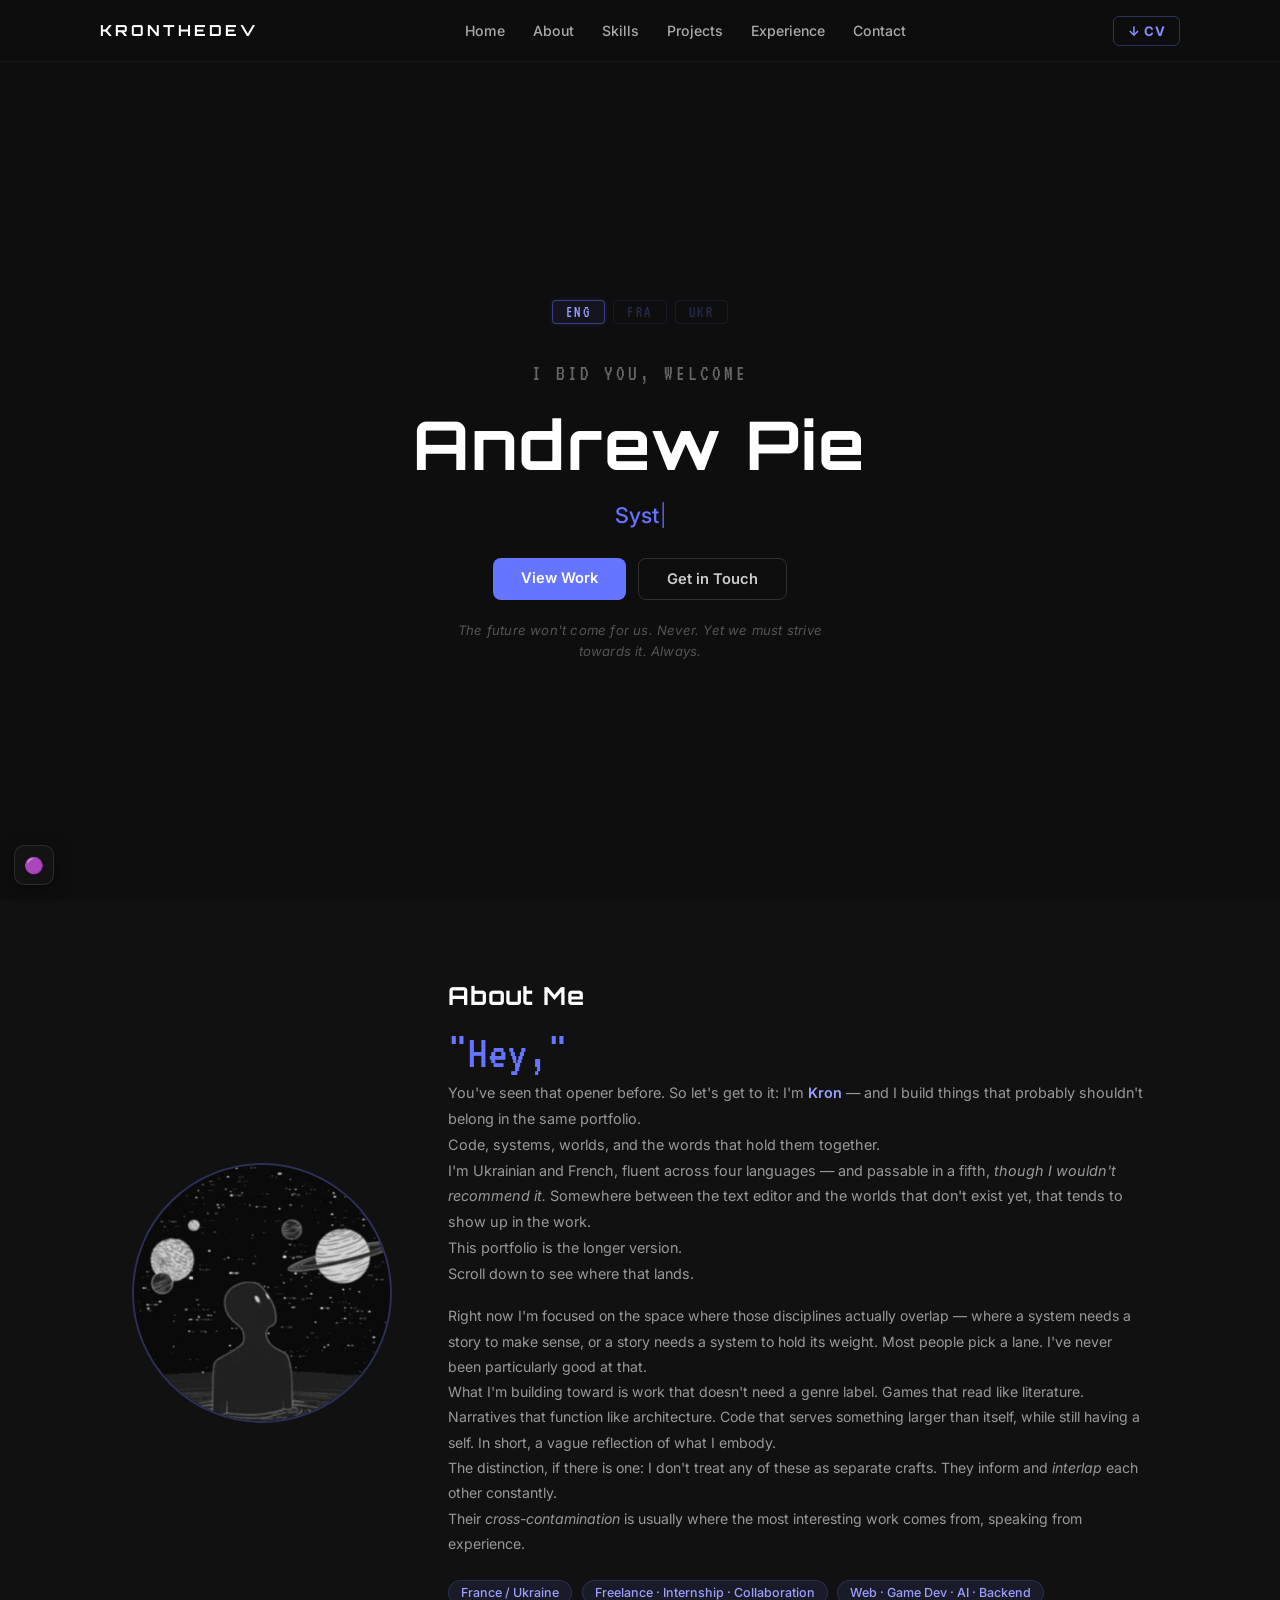
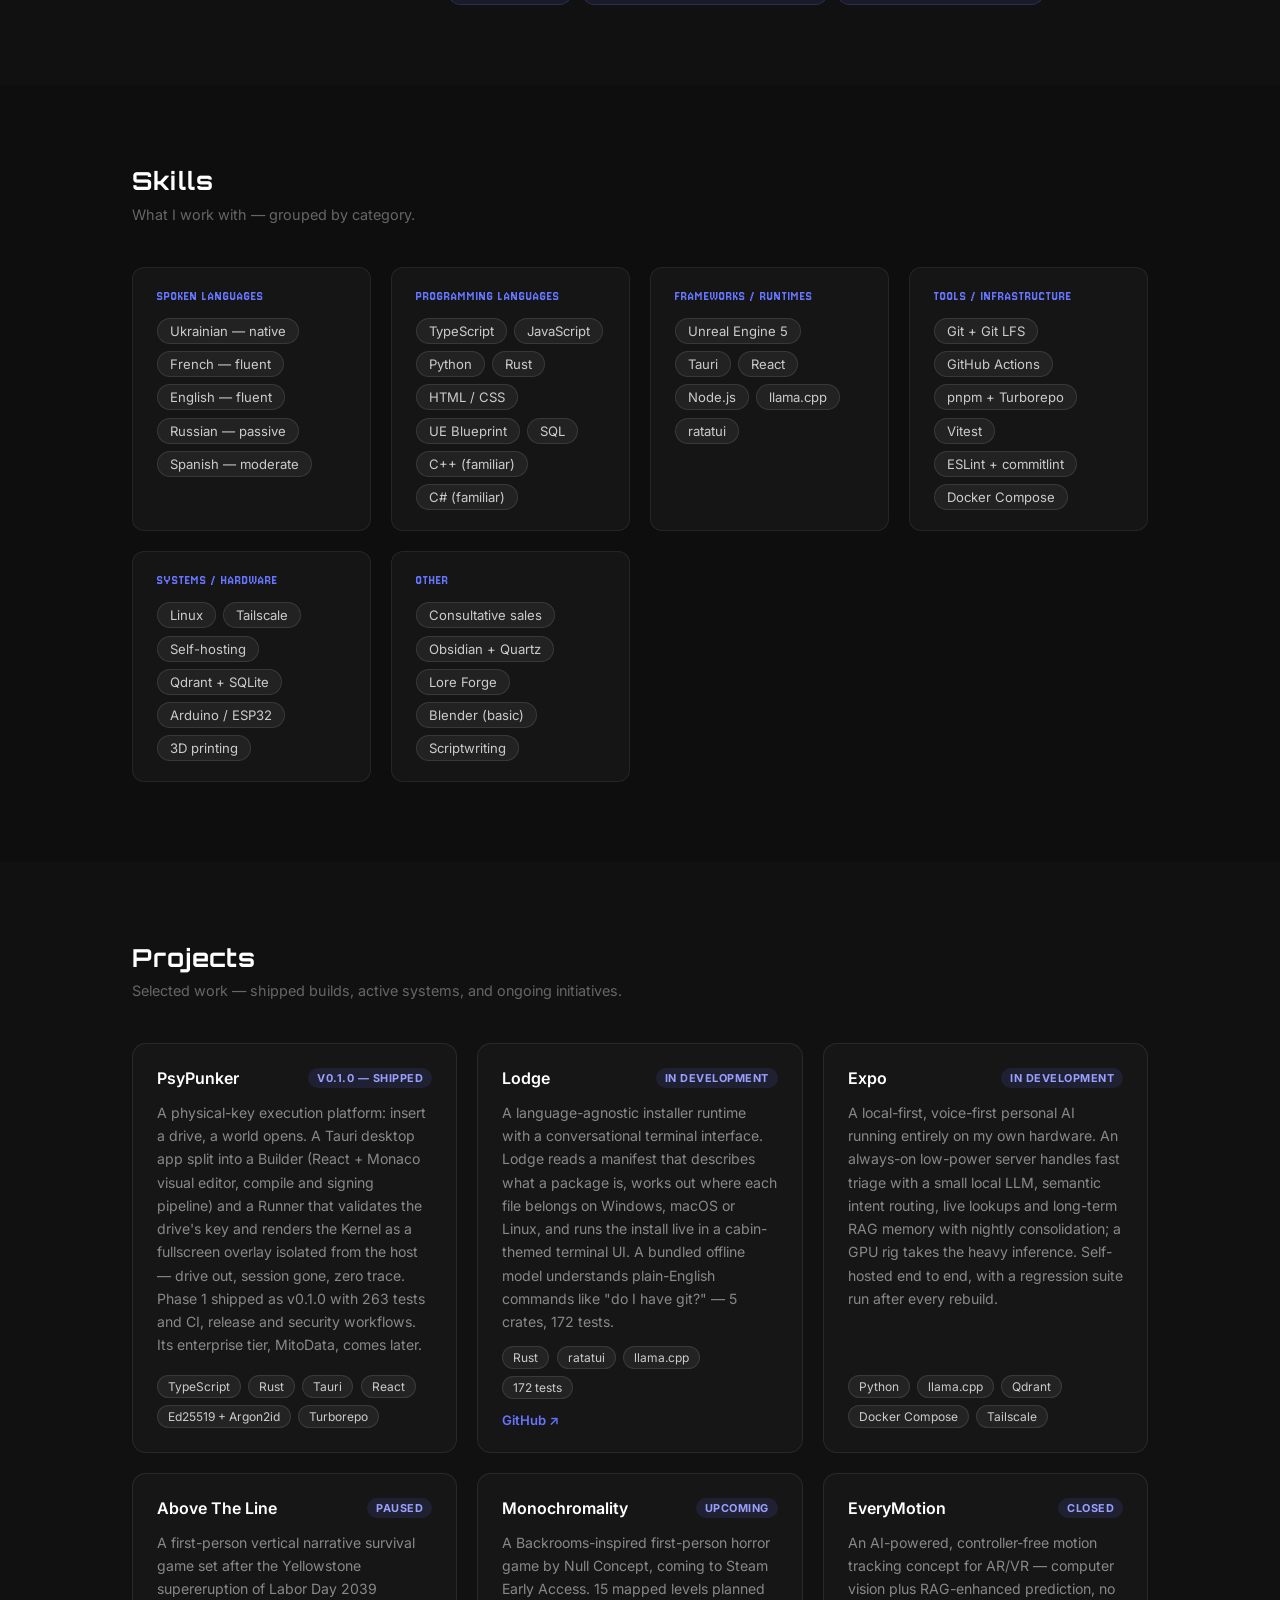
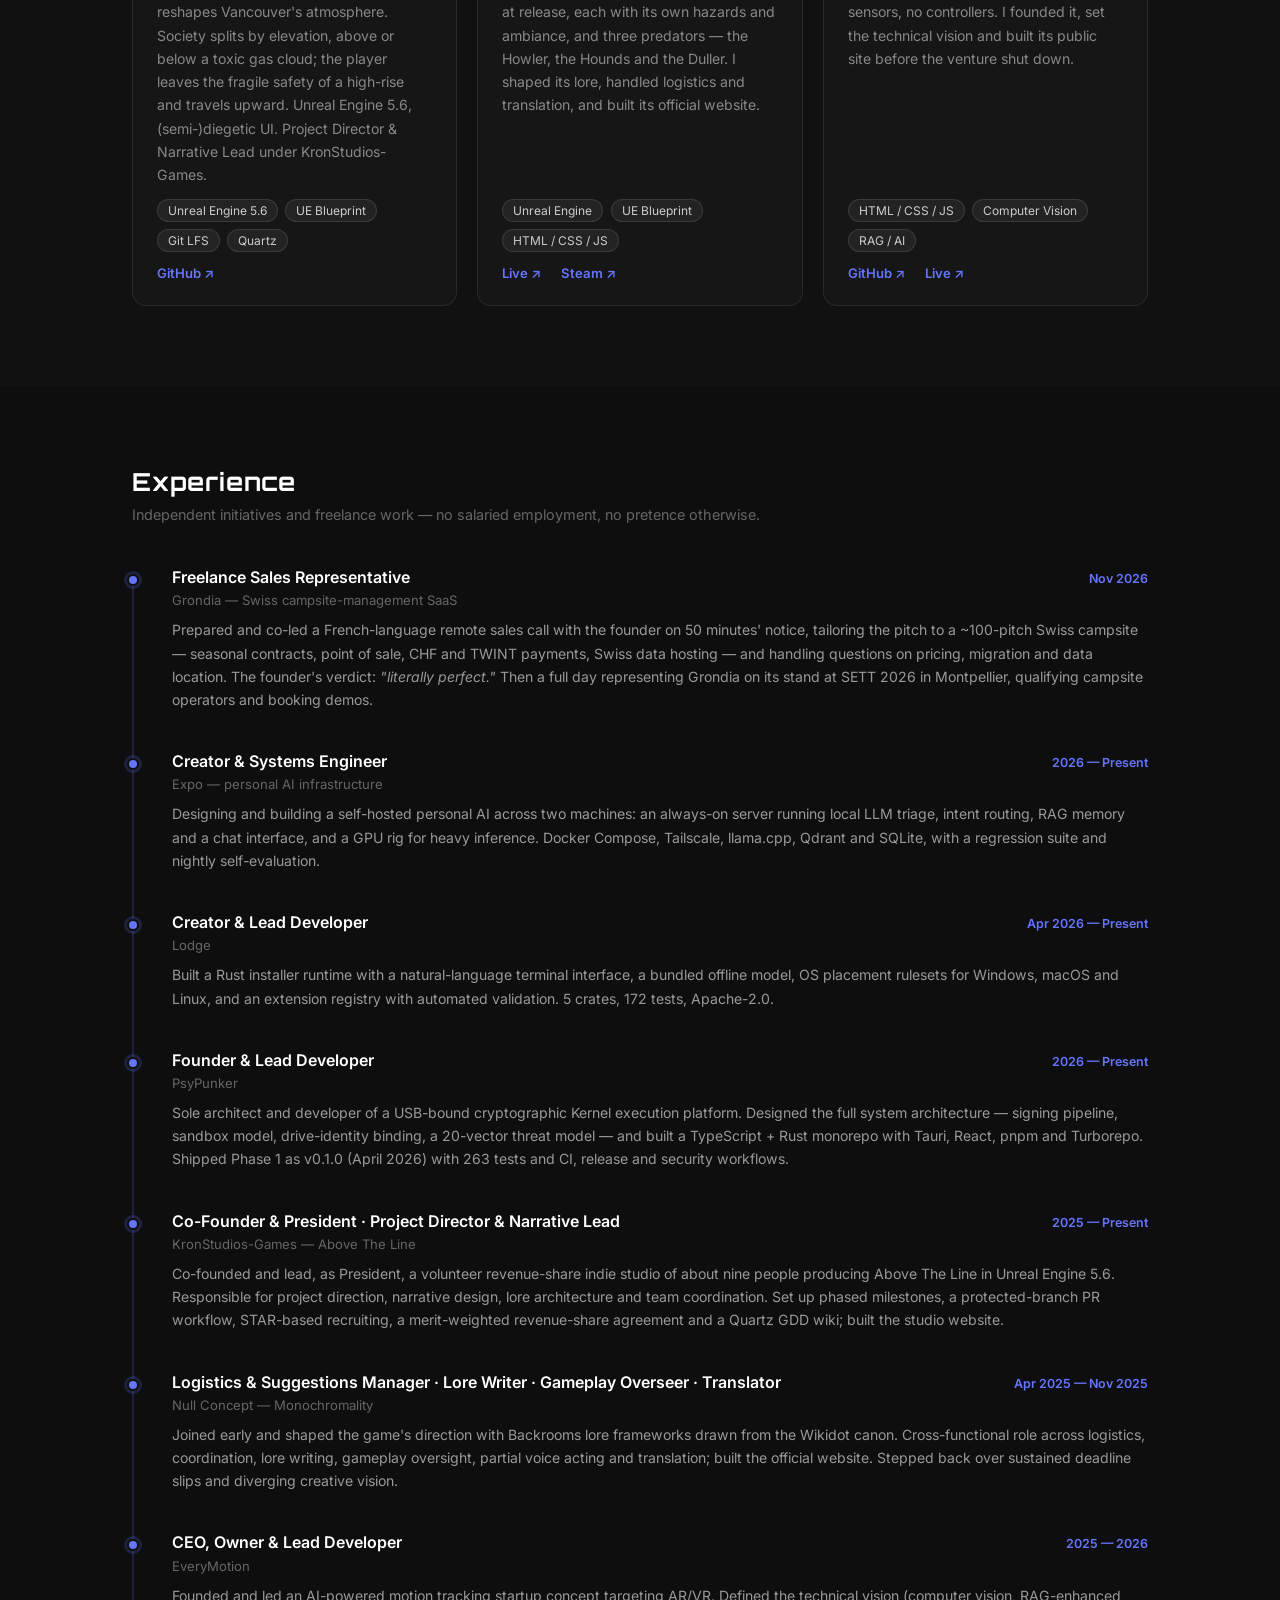
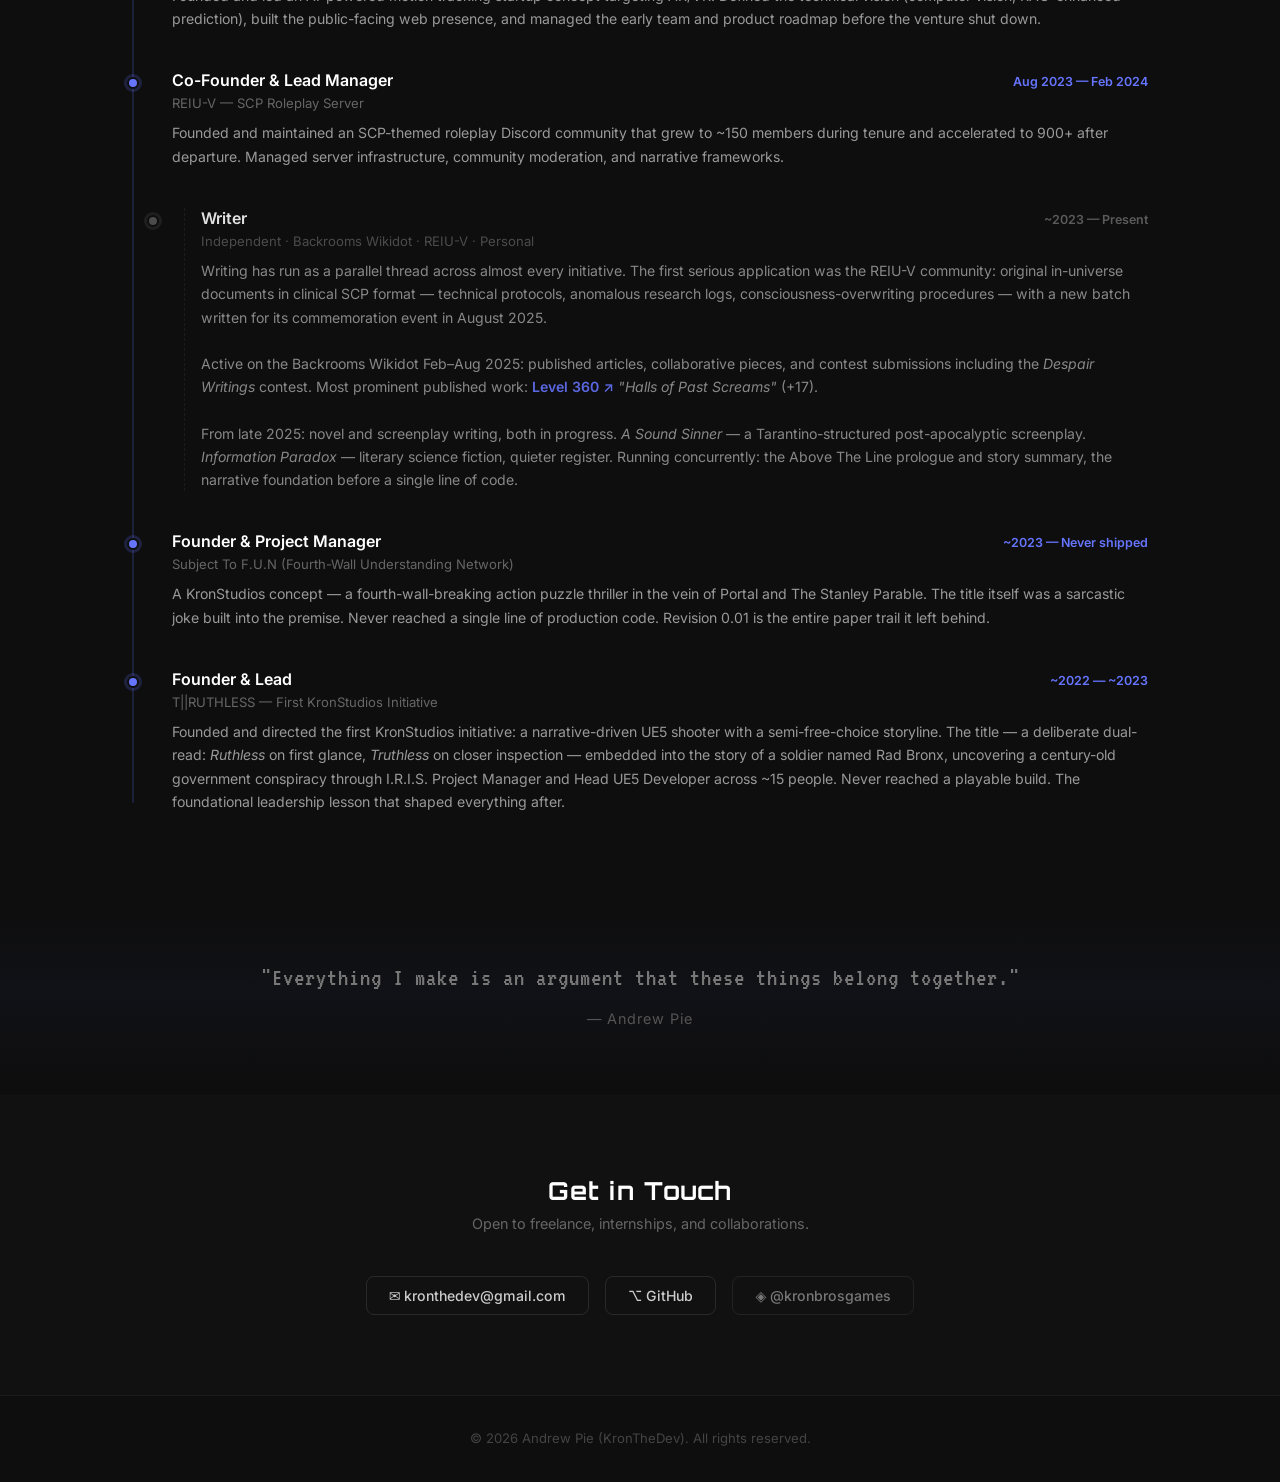
==== commit 8e1b0426: "Professional README with AI-assistance disclosure; remove CLAUDE.md - README rewritten: features, st" ====
--- a/index.html
+++ b/index.html
@@ -4,6 +4,8 @@
   <meta charset="UTF-8">
   <meta name="viewport" content="width=device-width, initial-scale=1.0">
   <title>Andrew Pie — Portfolio</title>
+  <meta name="description" content="Andrew Pie (KronTheDev): developer, systems engineer, game designer and writer. Projects, experience and CV in English, French and Ukrainian.">
+  <meta name="author" content="Andrew Pie">
   <link rel="icon" href="k-logo.ico" type="image/x-icon">
   <link href="https://fonts.googleapis.com/css2?family=Inter:wght@300;400;500;700&family=Orbitron:wght@700&family=VT323&family=Jersey+10&display=swap" rel="stylesheet">
   <link rel="stylesheet" href="style.css">
@@ -192,7 +194,7 @@
         <div class="project-card">
           <div class="project-top">
             <h3>Lodge</h3>
-            <span class="status-badge" data-i18n="badge_active">Active — WIP</span>
+            <span class="status-badge" data-i18n="badge_active">In development</span>
           </div>
           <p data-i18n="proj_lodge_desc">A language-agnostic installer runtime with a conversational terminal interface. Lodge reads a manifest that describes what a package is, works out where each file belongs on Windows, macOS or Linux, and runs the install live in a cabin-themed terminal UI. A bundled offline model understands plain-English commands like "do I have git?" — 5 crates, 172 tests.</p>
           <div class="pill-row sm">
@@ -209,7 +211,7 @@
         <div class="project-card">
           <div class="project-top">
             <h3>Expo</h3>
-            <span class="status-badge" data-i18n="badge_active">Active — WIP</span>
+            <span class="status-badge" data-i18n="badge_active">In development</span>
           </div>
           <p data-i18n="proj_expo_desc">A local-first, voice-first personal AI running entirely on my own hardware. An always-on low-power server handles fast triage with a small local LLM, semantic intent routing, live lookups and long-term RAG memory with nightly consolidation; a GPU rig takes the heavy inference. Self-hosted end to end, with a regression suite run after every rebuild.</p>
           <div class="pill-row sm">
@@ -224,7 +226,7 @@
         <div class="project-card">
           <div class="project-top">
             <h3>Above The Line</h3>
-            <span class="status-badge" data-i18n="badge_paused">WIP — Paused</span>
+            <span class="status-badge" data-i18n="badge_paused">Paused</span>
           </div>
           <p data-i18n="proj_atl_desc">A first-person vertical narrative survival game set after the Yellowstone supereruption of Labor Day 2039 reshapes Vancouver's atmosphere. Society splits by elevation, above or below a toxic gas cloud; the player leaves the fragile safety of a high-rise and travels upward. Unreal Engine 5.6, (semi-)diegetic UI. Project Director &amp; Narrative Lead under KronStudios-Games.</p>
           <div class="pill-row sm">
--- a/style.css
+++ b/style.css
@@ -152,7 +152,6 @@
   font-weight: 300;
 }
 @keyframes blink { 50% { opacity: 0; } }
-.hero-tagline-removed { display: none; }
 .hero-cta {
   display: flex;
   gap: 0.75rem;
@@ -186,20 +185,6 @@
 
 /* ── About ── */
 .about-photo { flex: 0 0 auto; }
-.photo-placeholder {
-  width: 260px;
-  height: 260px;
-  border-radius: 50%;
-  background: rgba(102, 117, 255, 0.07);
-  border: 2px dashed rgba(102, 117, 255, 0.3);
-  display: flex;
-  align-items: center;
-  justify-content: center;
-  color: #6675ff;
-  font-family: 'VT323', monospace;
-  font-size: 1.1rem;
-  letter-spacing: 1px;
-}
 .about-body { flex: 1; min-width: 0; }
 .about-body h2 { margin-bottom: 1rem; }
 .tag-row { display: flex; gap: 0.6rem; flex-wrap: wrap; }
